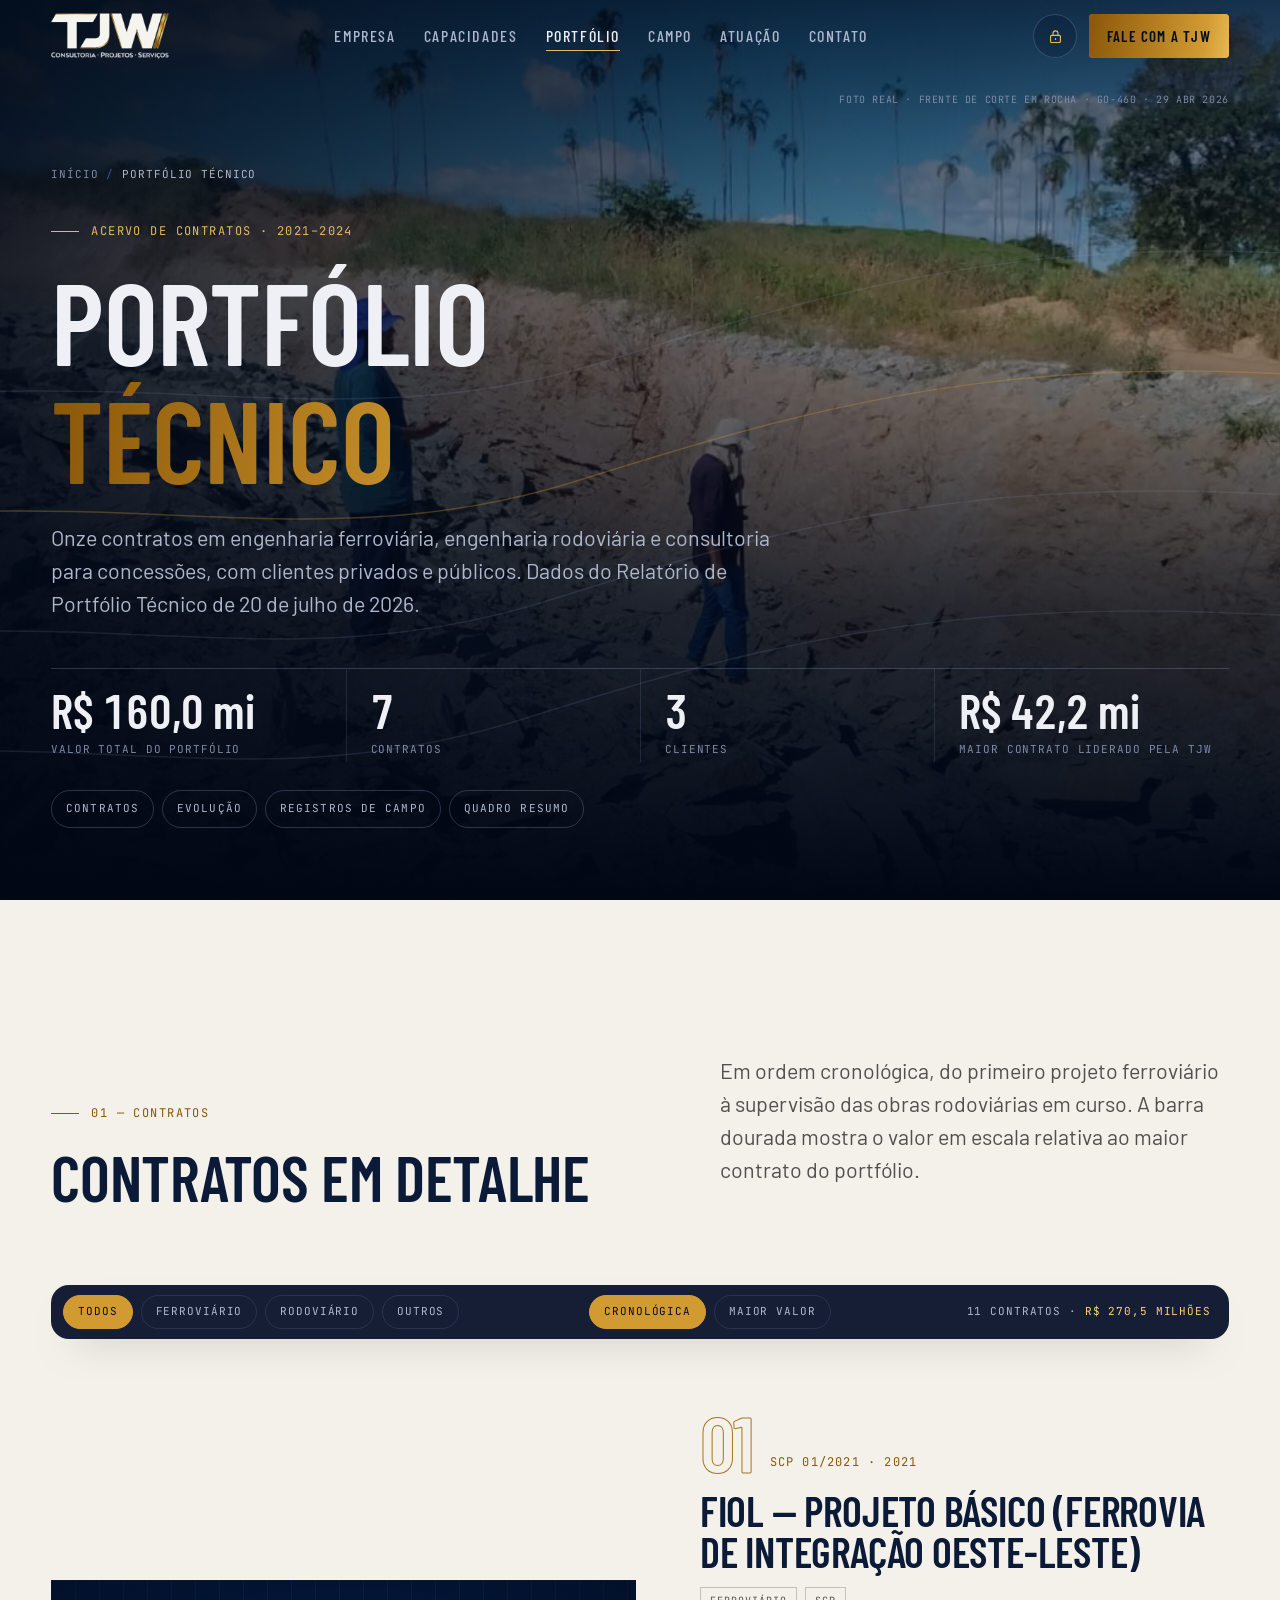
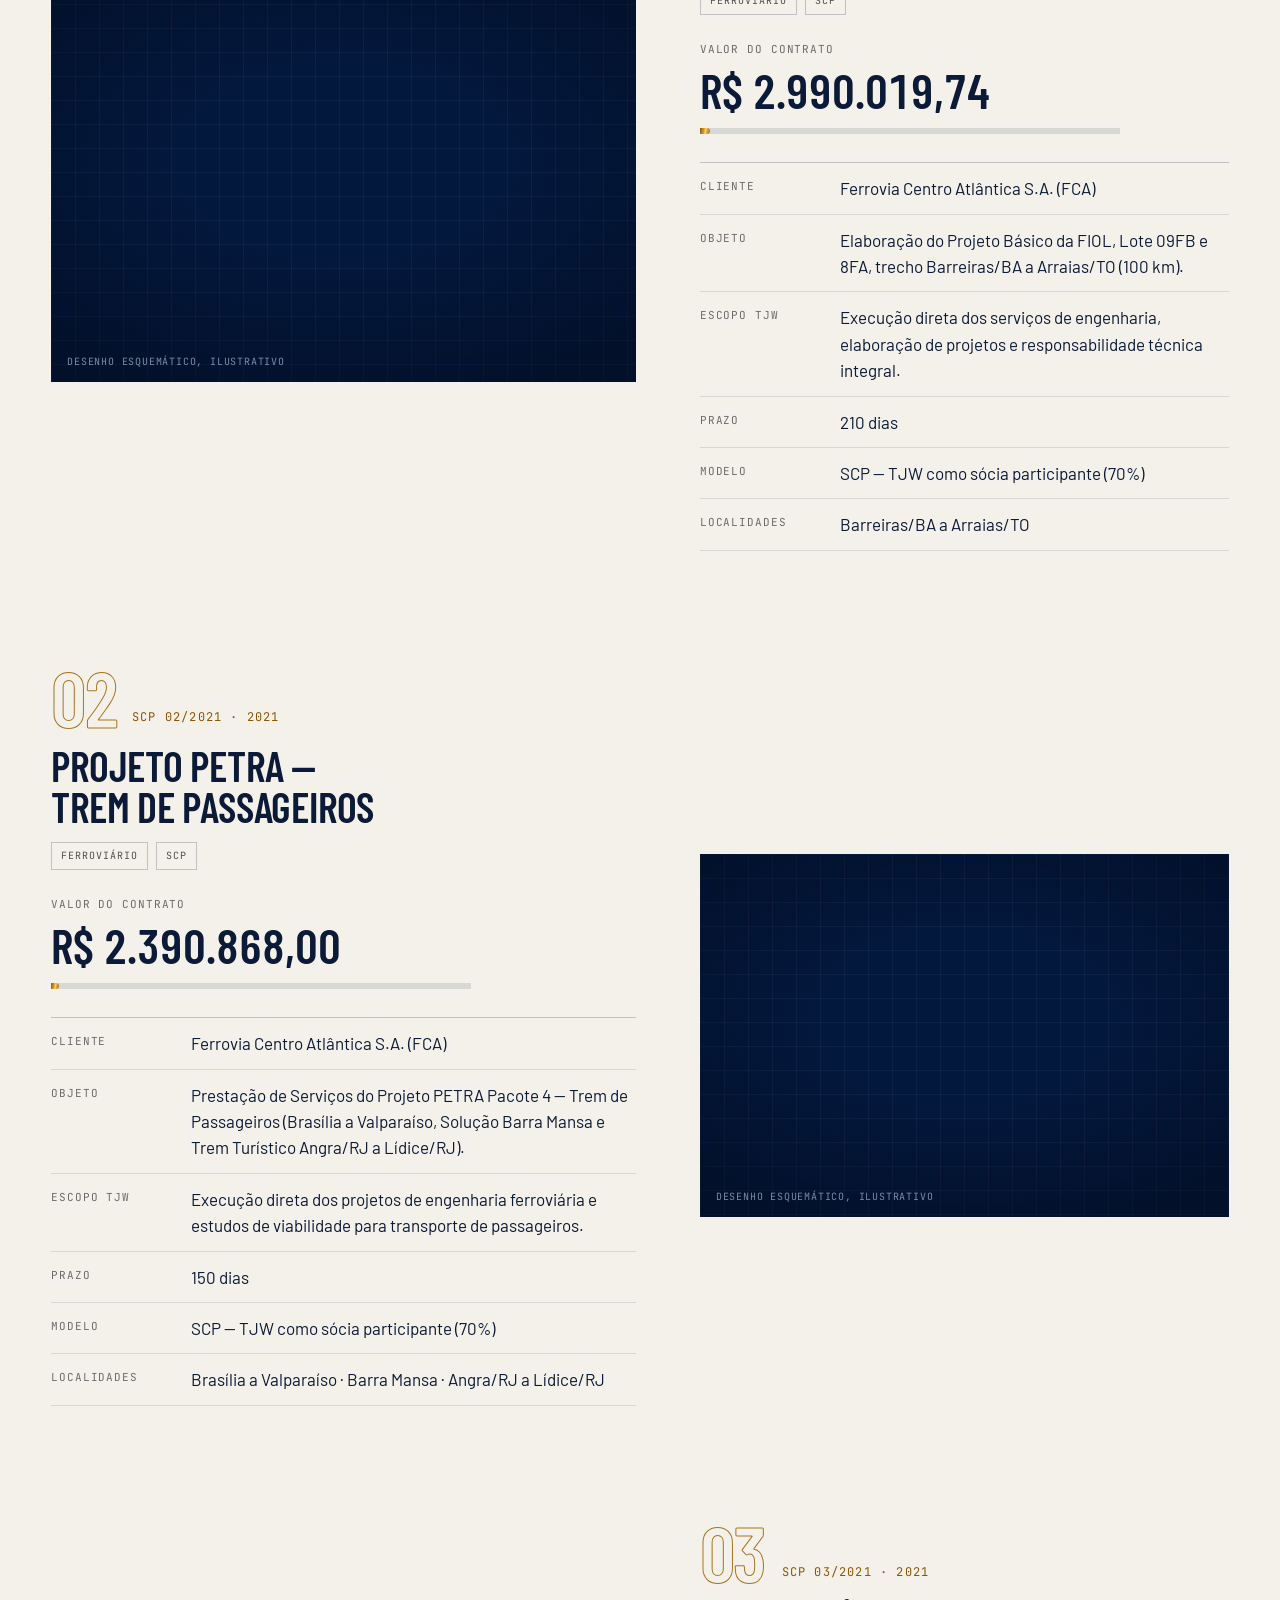
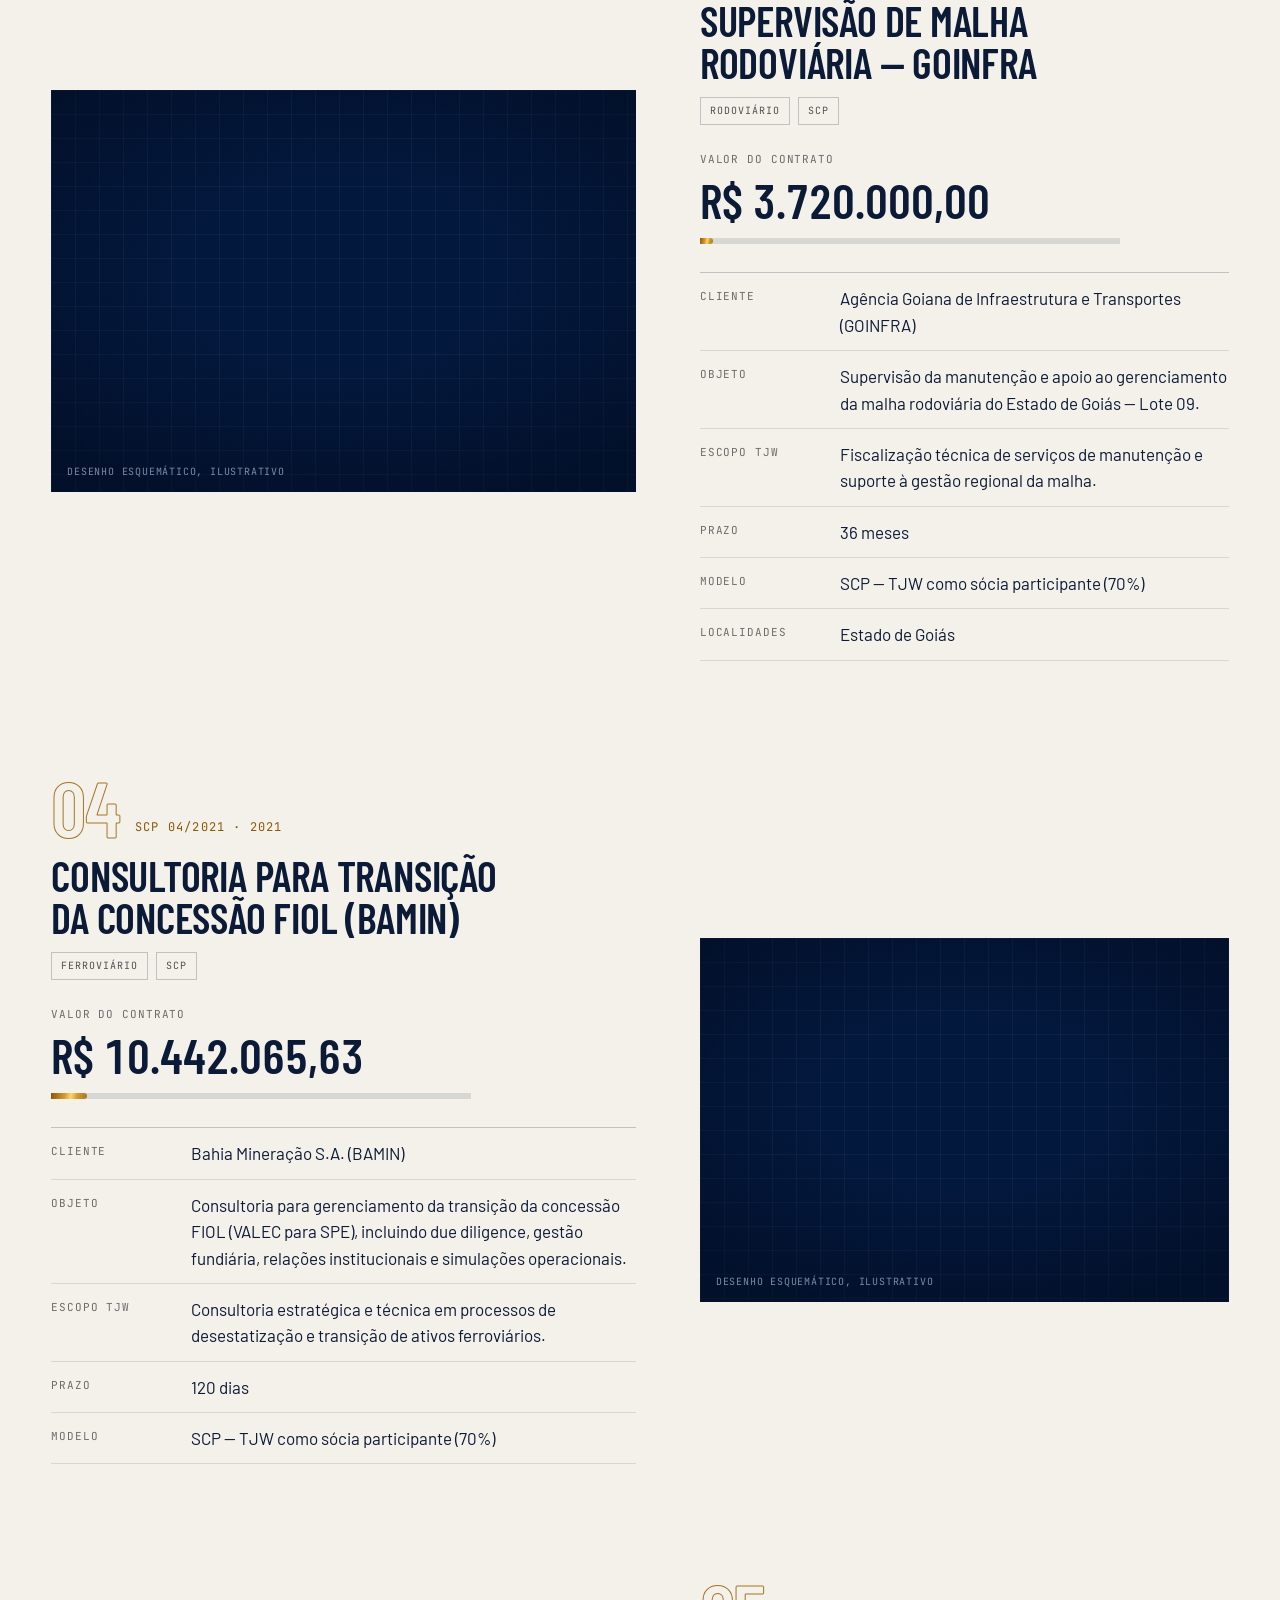
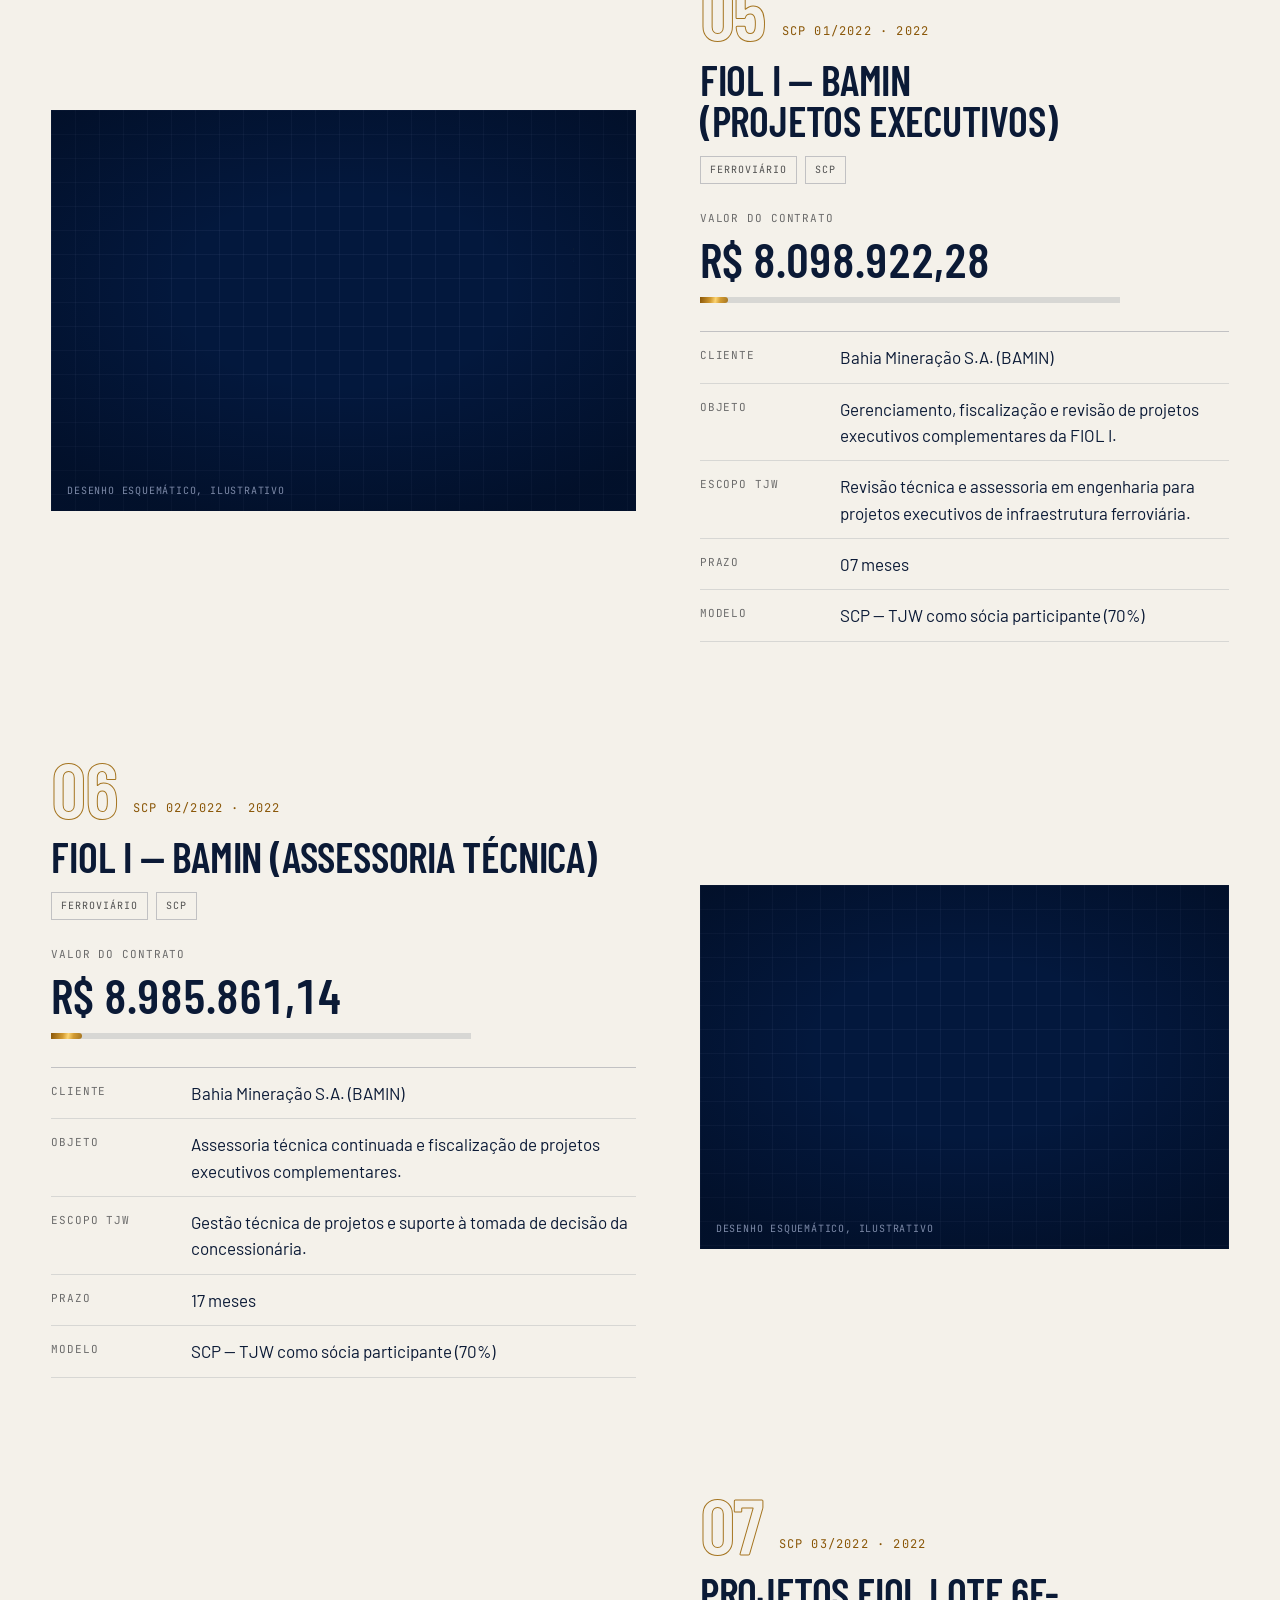
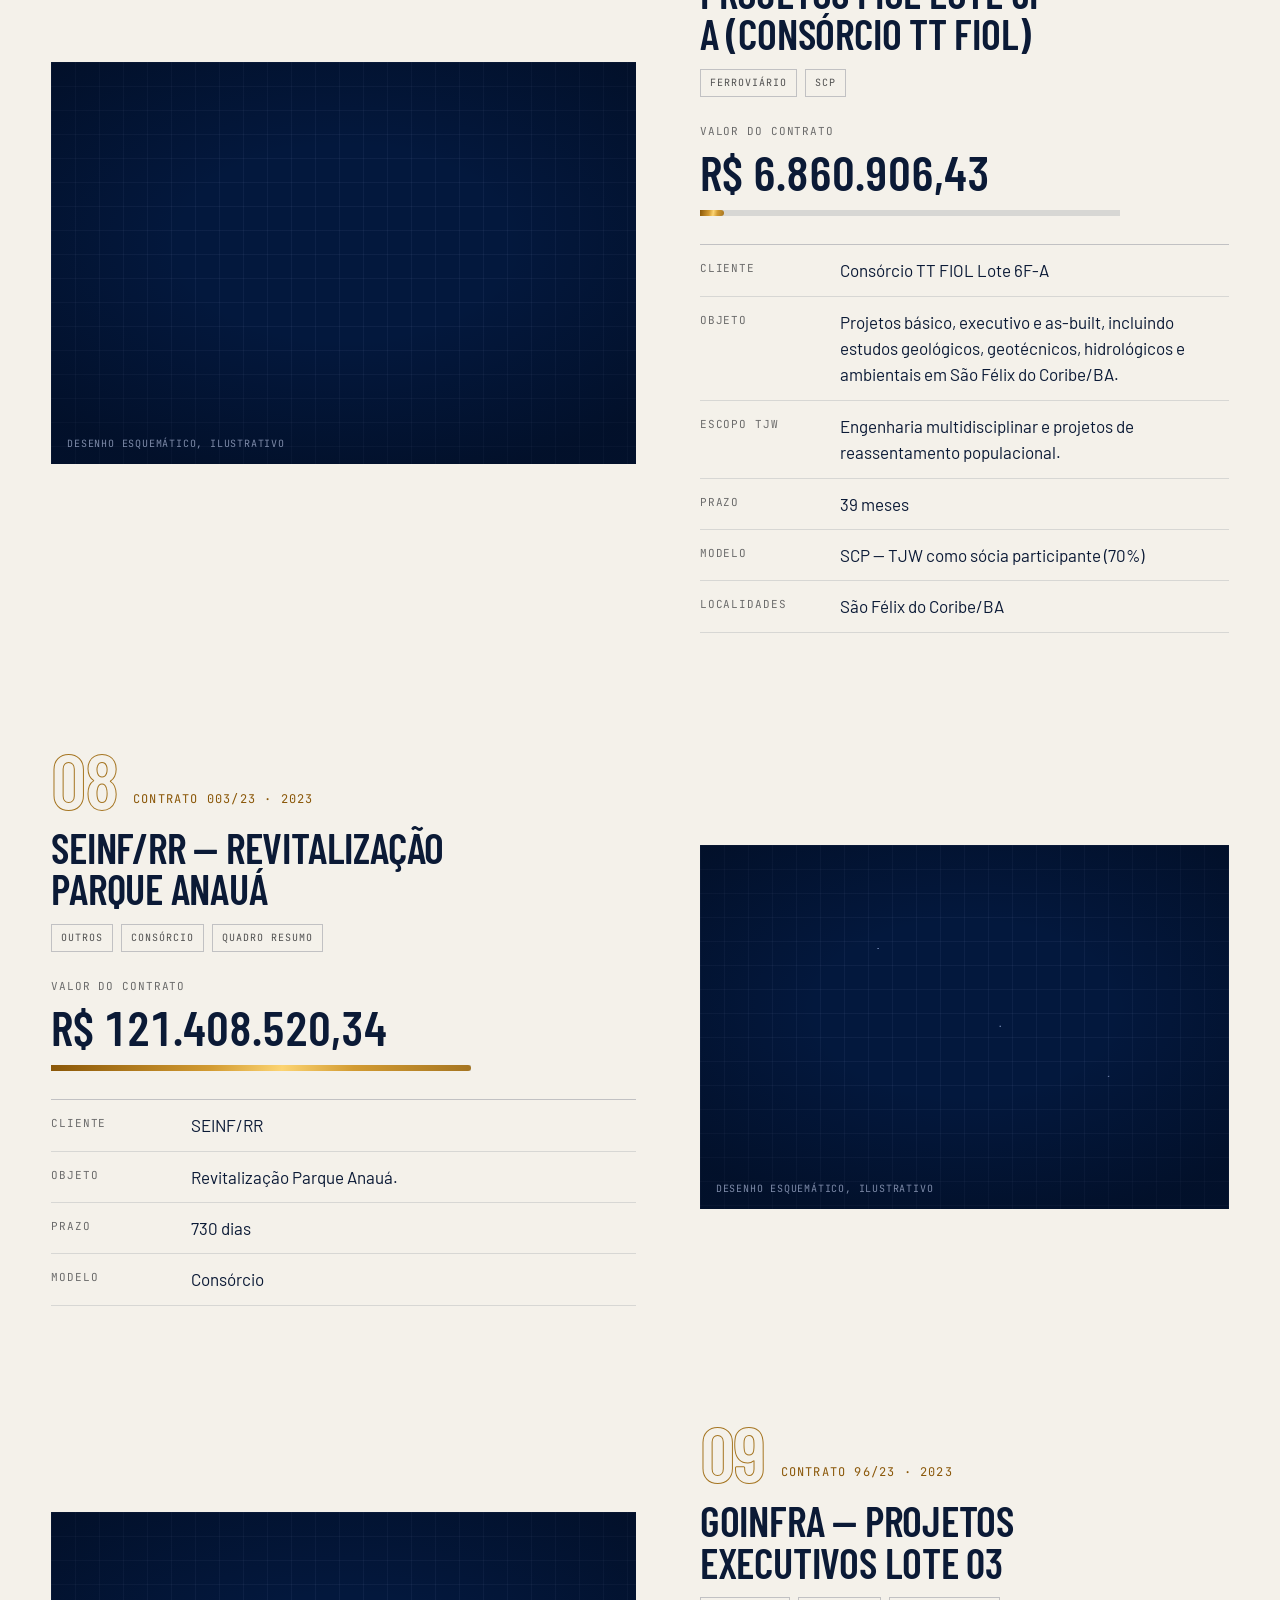
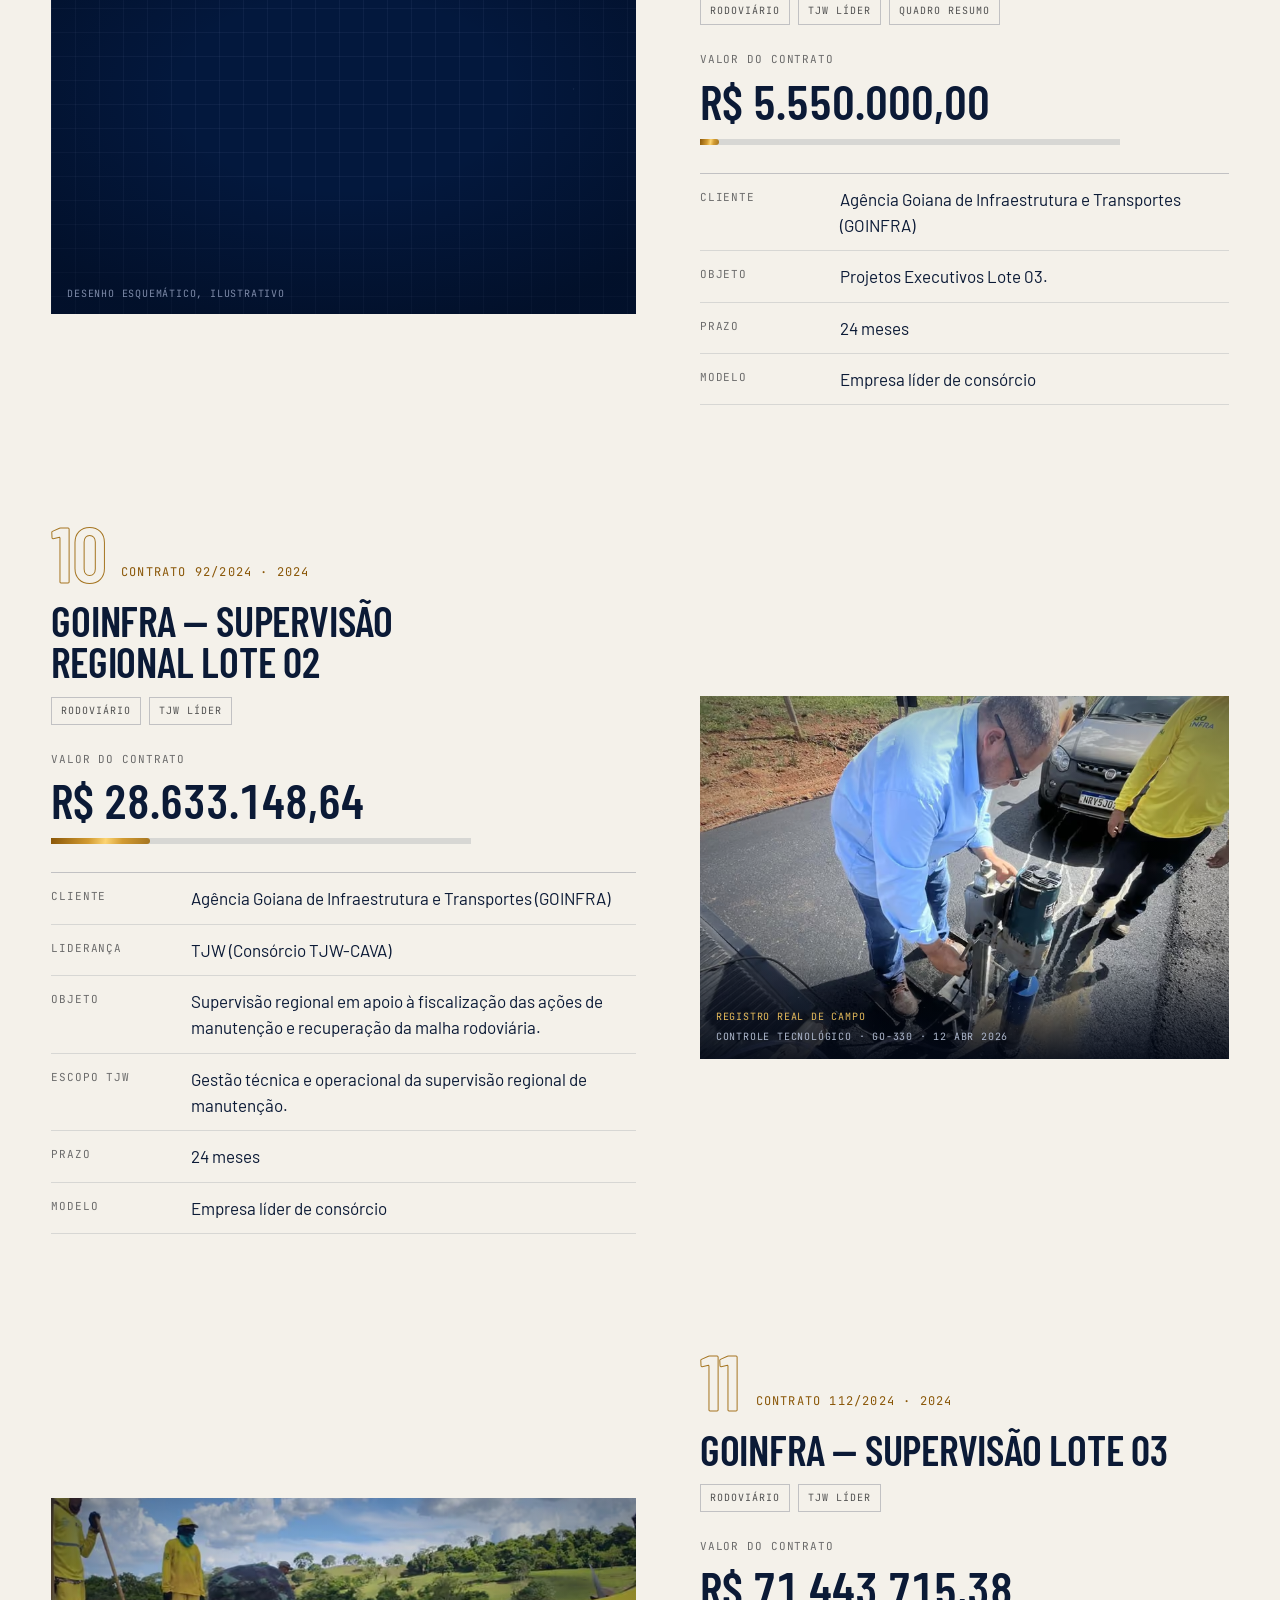
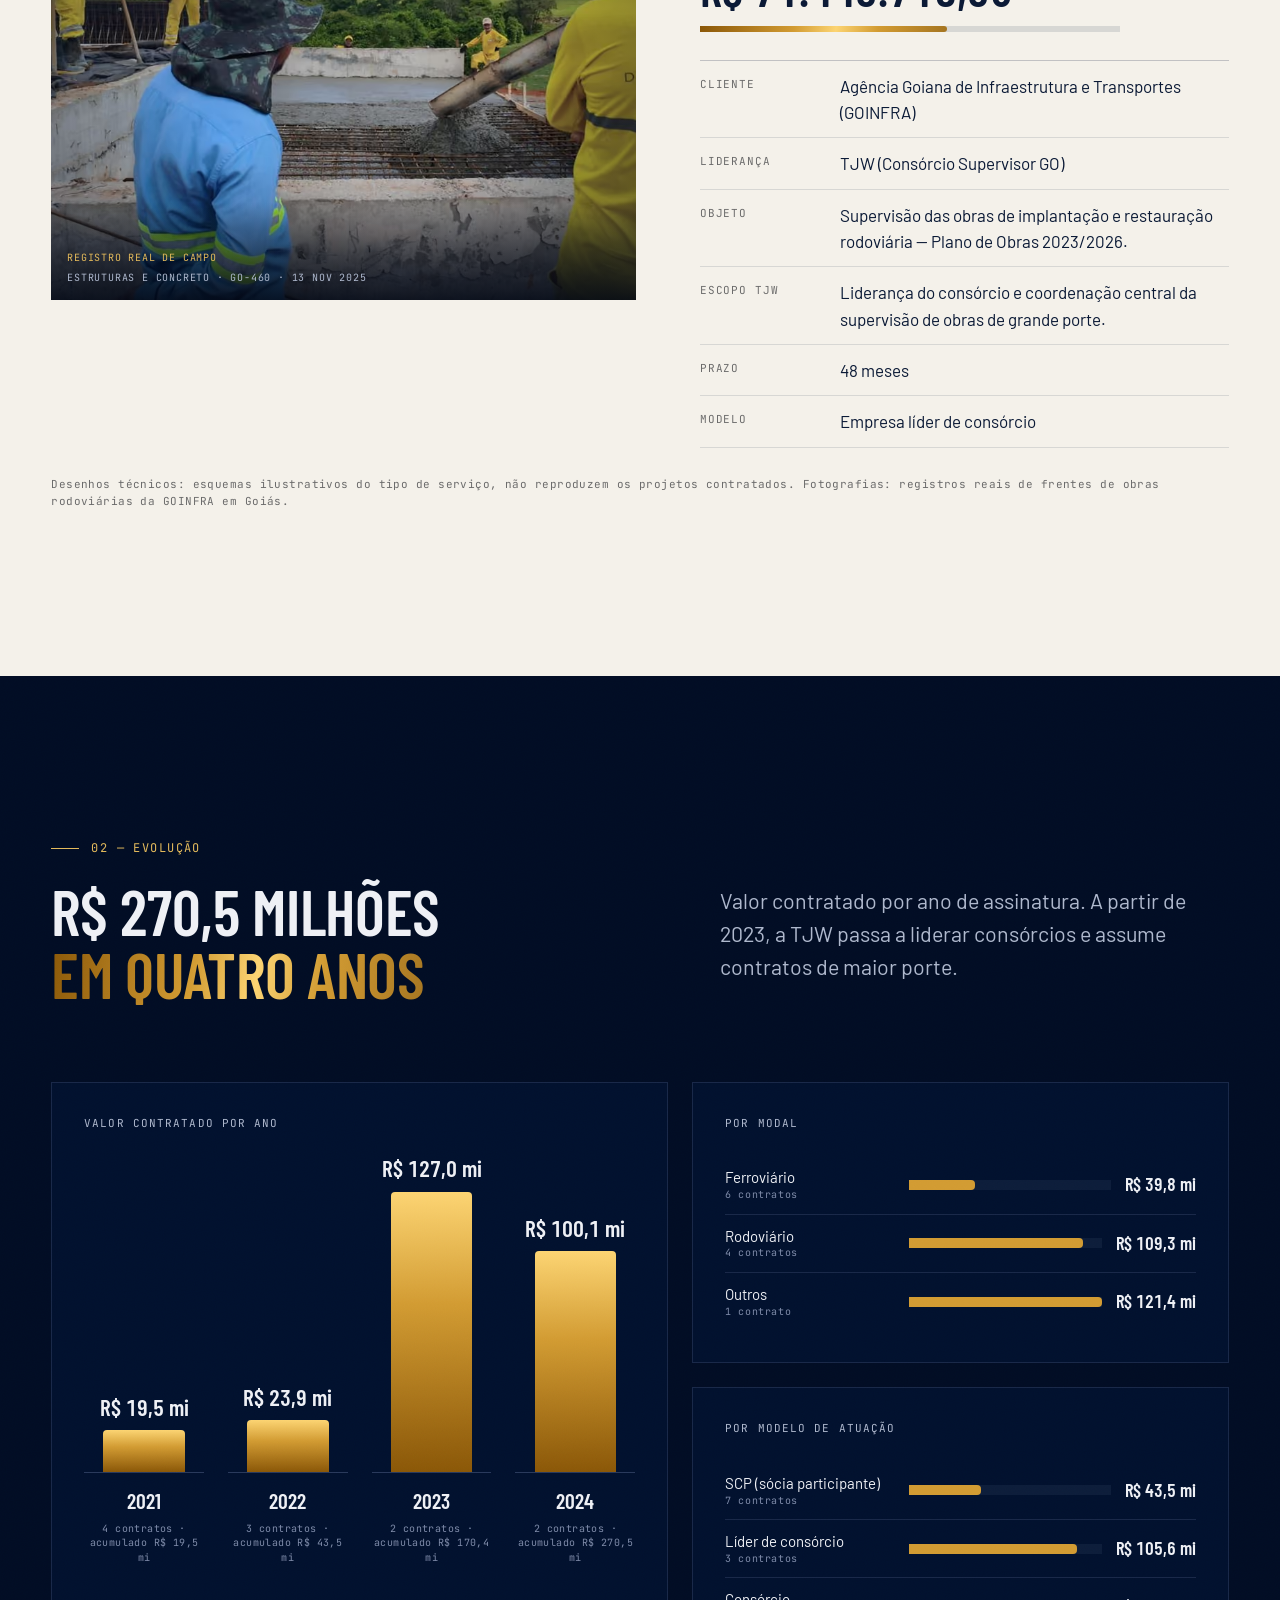
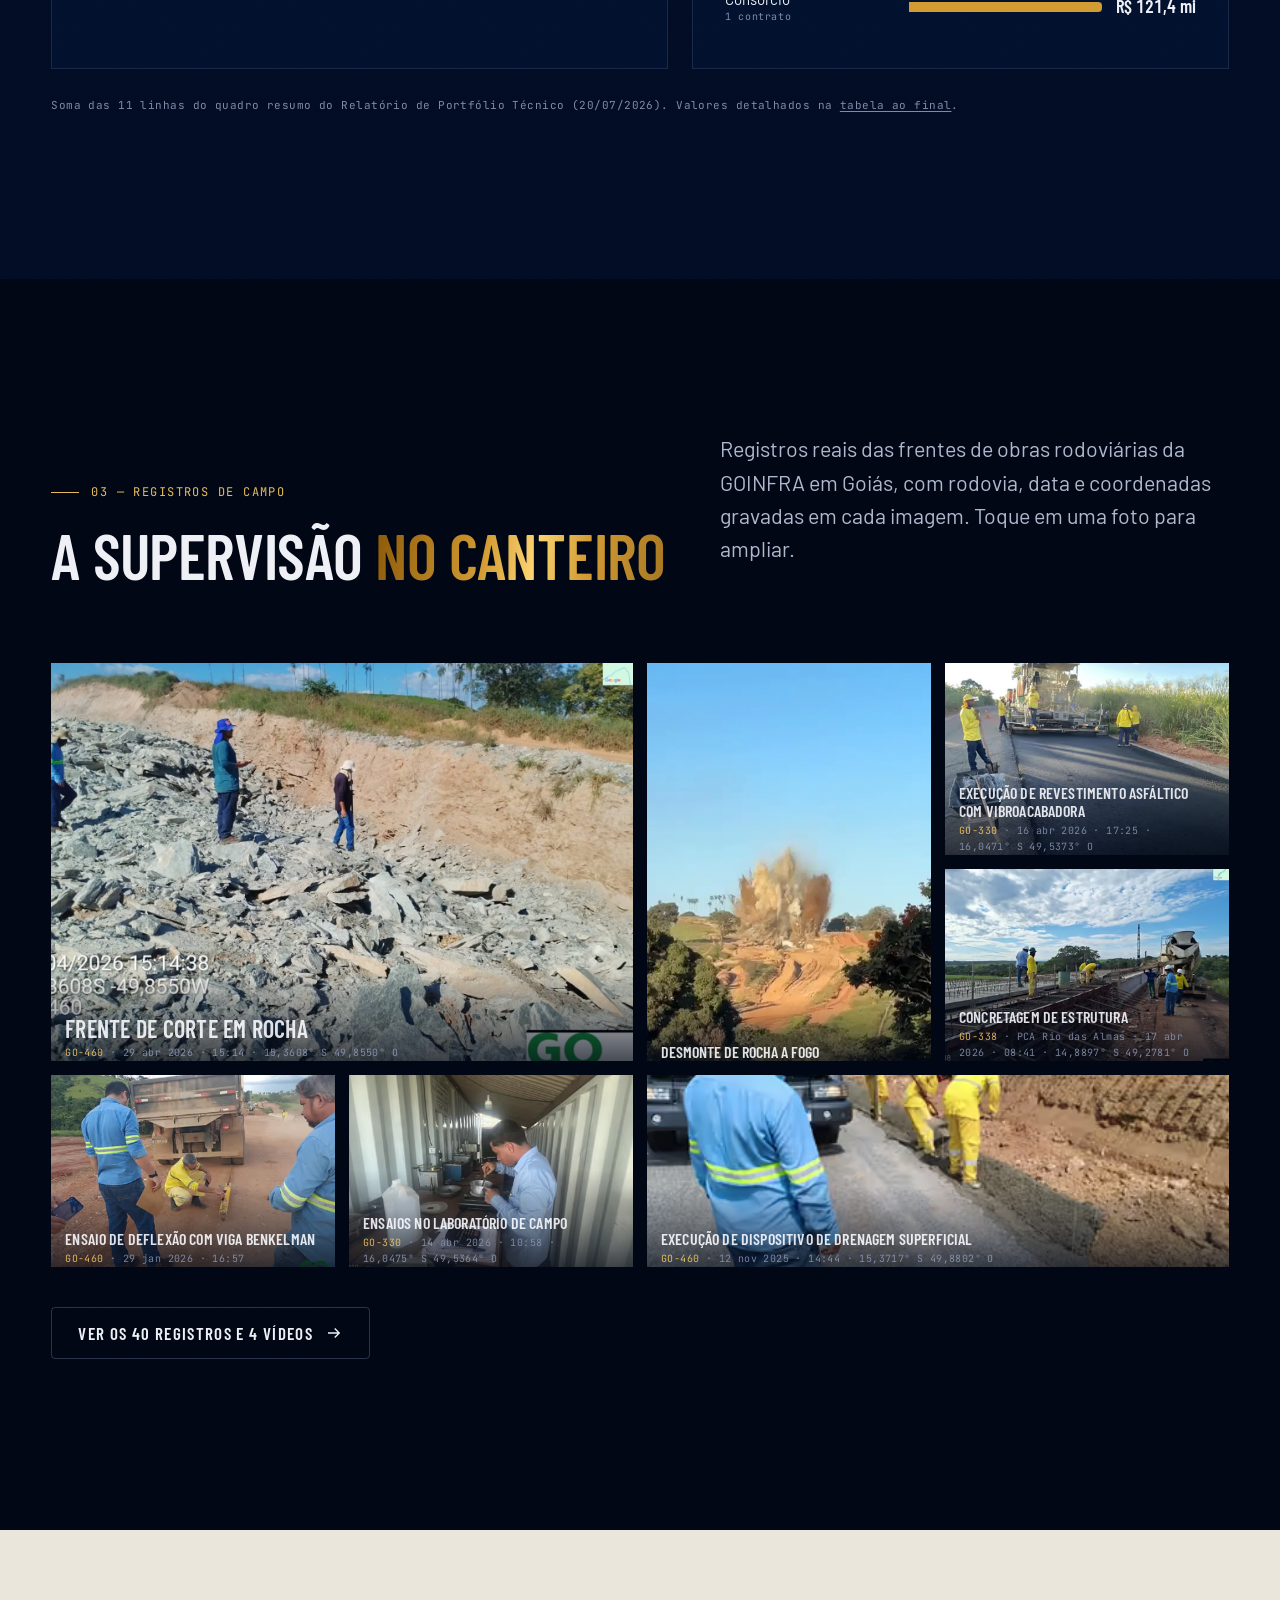
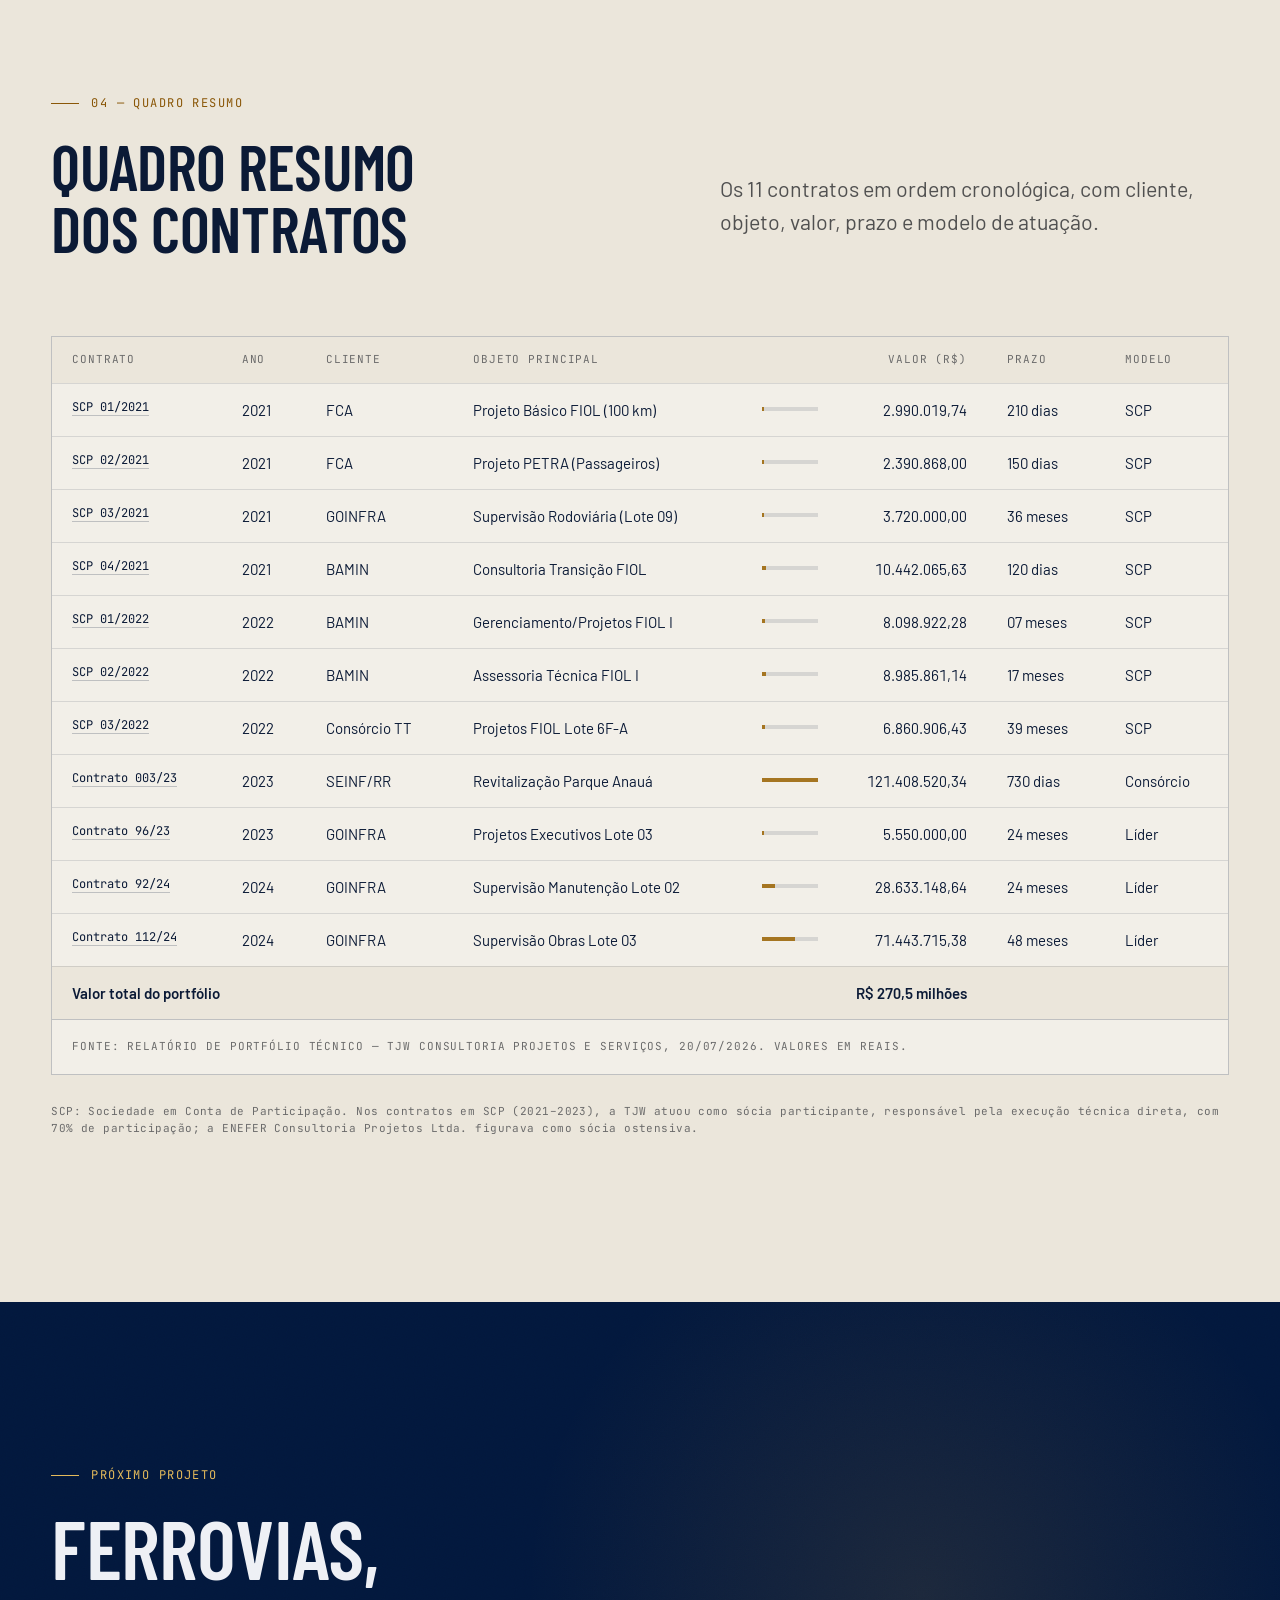
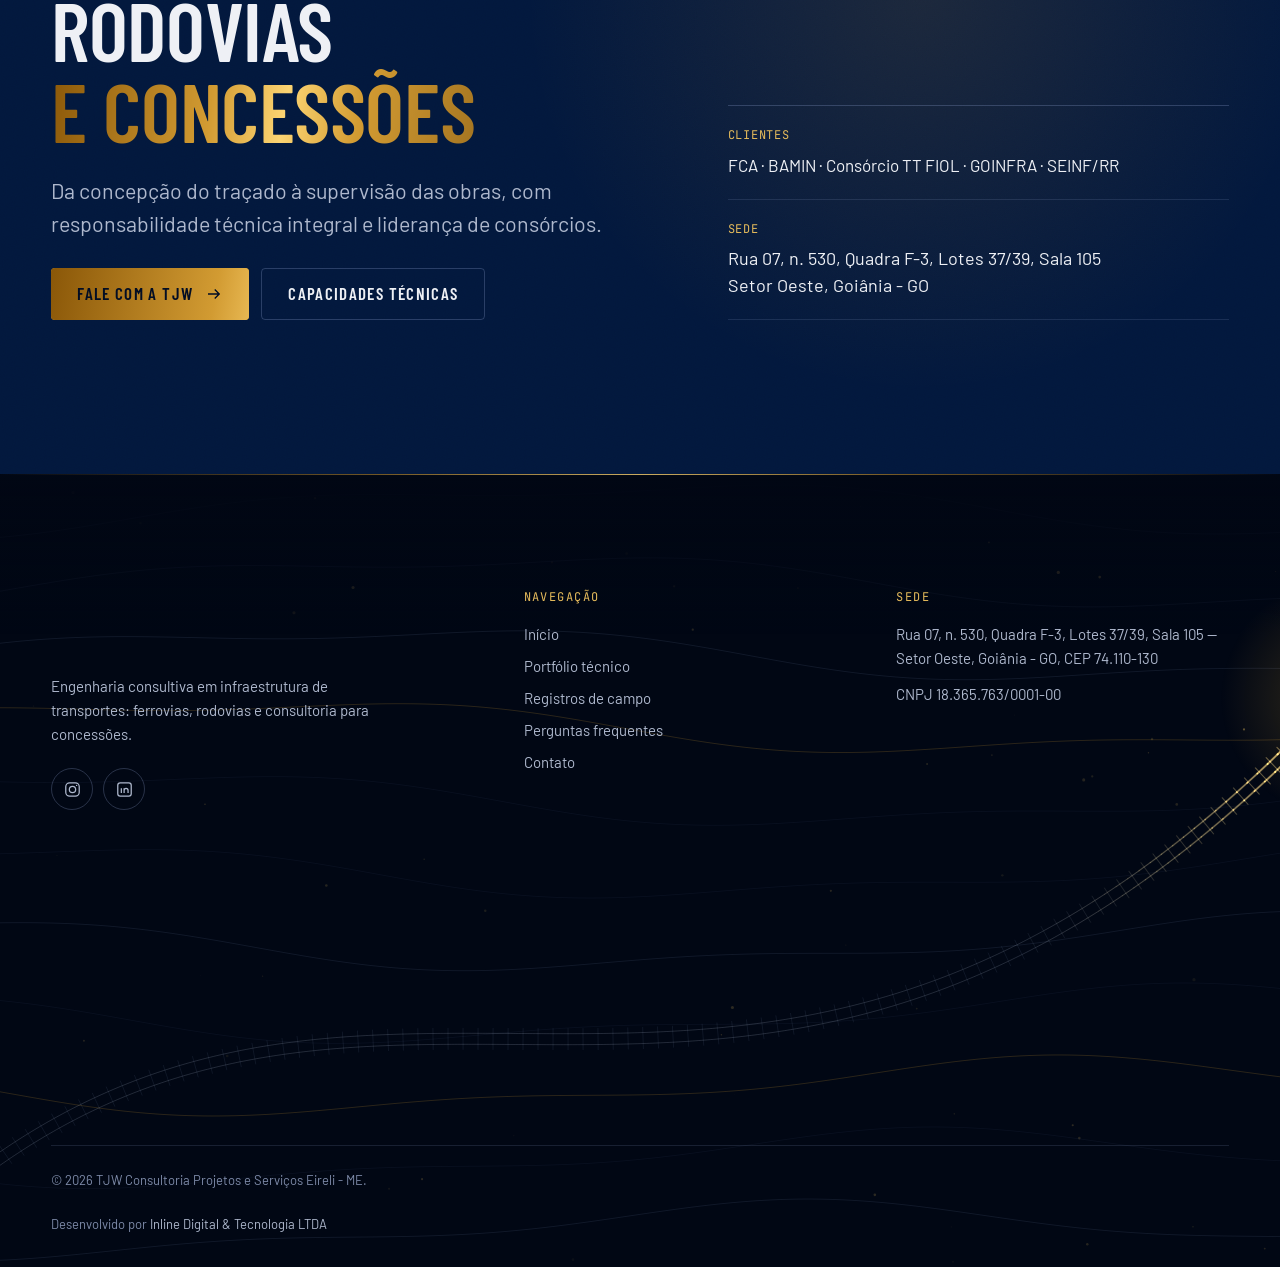
==== portfolio.html @ 49e78c42 "site" ====
<!doctype html>
<html lang="pt-BR">
<head>
  <meta charset="utf-8">
  <meta name="viewport" content="width=device-width, initial-scale=1, viewport-fit=cover">
  <title>Portfólio técnico: 11 contratos em ferrovias e rodovias | TJW Consultoria</title>
  <meta name="description" content="Onze contratos da TJW Consultoria entre 2021 e 2024: FIOL, Projeto PETRA, BAMIN, supervisão de obras da GOINFRA e Parque Anauá. R$ 270,5 milhões em portfólio, com registros reais de campo.">
  <link rel="canonical" href="https://www.tjwconsultoria.com.br/portfolio/">
  <meta name="robots" content="index, follow, max-image-preview:large">
  <meta name="theme-color" content="#03183d">
  <meta property="og:type" content="website">
  <meta property="og:locale" content="pt_BR">
  <meta property="og:site_name" content="TJW Consultoria">
  <meta property="og:title" content="Portfólio técnico | TJW Consultoria">
  <meta property="og:description" content="11 contratos em engenharia ferroviária, rodoviária e consultoria para concessões. R$ 270,5 milhões em portfólio.">
  <meta property="og:url" content="https://www.tjwconsultoria.com.br/portfolio/">
  <meta property="og:image" content="https://www.tjwconsultoria.com.br/assets/img/og/tjw-consultoria-og.jpg">
  <meta property="og:image:alt" content="TJW Consultoria · Projetos · Serviços">
  <meta property="og:image:alt" content="TJW Consultoria · Projetos · Serviços">
  <meta property="og:image:alt" content="TJW Consultoria · Projetos · Serviços">
  <meta property="og:image:width" content="1200">
  <meta property="og:image:height" content="630">
  <meta name="twitter:card" content="summary_large_image">
  <link rel="icon" href="favicon.ico" sizes="32x32">
  <link rel="icon" href="favicon-32.png" type="image/png" sizes="32x32">
  <link rel="apple-touch-icon" href="apple-touch-icon.png">
  <link rel="manifest" href="site.webmanifest">
  <link rel="preload" href="assets/fonts/barlow-condensed-600.woff2" as="font" type="font/woff2" crossorigin>
  <link rel="preload" href="assets/fonts/barlow-400.woff2" as="font" type="font/woff2" crossorigin>
  <link rel="preload" as="image" type="image/avif" href="assets/img/campo/go-460-corte-em-rocha-panorama-1408.avif" imagesrcset="assets/img/campo/go-460-corte-em-rocha-panorama-480.avif 480w, assets/img/campo/go-460-corte-em-rocha-panorama-960.avif 960w, assets/img/campo/go-460-corte-em-rocha-panorama-1408.avif 1408w" imagesizes="100vw" fetchpriority="high">
  <link rel="stylesheet" href="assets/css/main.css">
  <script>
    (function (d) { d.classList.add('js'); if (window.matchMedia && matchMedia('(prefers-reduced-motion: reduce)').matches) d.classList.add('no-motion'); setTimeout(function () { if (!window.__tjwReady) d.classList.add('fallback'); }, 3500); })(document.documentElement);
  </script>
  <script defer src="assets/vendor/gsap.min.js"></script>
  <script defer src="assets/vendor/ScrollTrigger.min.js"></script>
  <script defer src="assets/vendor/lenis.min.js"></script>
  <script defer src="assets/js/main.js"></script>
  <script defer src="assets/js/rodape.js"></script>
  <script defer src="assets/js/campo.js"></script>
  <script defer src="assets/js/portfolio.js"></script>
  <script type="application/ld+json">
{
  "@context": "https://schema.org",
  "@graph": [
    {
      "@type": "BreadcrumbList",
      "itemListElement": [
        {
          "@type": "ListItem",
          "position": 1,
          "name": "Início",
          "item": "https://www.tjwconsultoria.com.br/"
        },
        {
          "@type": "ListItem",
          "position": 2,
          "name": "Portfólio técnico",
          "item": "https://www.tjwconsultoria.com.br/portfolio/"
        }
      ]
    },
    {
      "@type": "CollectionPage",
      "@id": "https://www.tjwconsultoria.com.br/portfolio/#pagina",
      "url": "https://www.tjwconsultoria.com.br/portfolio/",
      "name": "Portfólio técnico — TJW Consultoria",
      "inLanguage": "pt-BR",
      "description": "Onze contratos da TJW Consultoria entre 2021 e 2024, somando R$ 270,5 milhões, em engenharia ferroviária, rodoviária e consultoria para concessões.",
      "isPartOf": {
        "@id": "https://www.tjwconsultoria.com.br/#site"
      },
      "about": {
        "@id": "https://www.tjwconsultoria.com.br/#organizacao"
      },
      "dateModified": "2026-09-27",
      "primaryImageOfPage": {
        "@type": "ImageObject",
        "url": "https://www.tjwconsultoria.com.br/assets/img/campo/go-460-corte-em-rocha-panorama-1408.webp",
        "width": 1408,
        "height": 768,
        "caption": "Frente de corte em rocha, rodovia GO-460, registro real de campo"
      },
      "mainEntity": {
        "@id": "https://www.tjwconsultoria.com.br/portfolio/#contratos"
      }
    },
    {
      "@type": "ItemList",
      "@id": "https://www.tjwconsultoria.com.br/portfolio/#contratos",
      "name": "Contratos do portfólio da TJW Consultoria",
      "itemListOrder": "https://schema.org/ItemListOrderAscending",
      "numberOfItems": 11,
      "itemListElement": [
        {
          "@type": "ListItem",
          "position": 1,
          "item": {
            "@type": "Service",
            "@id": "https://www.tjwconsultoria.com.br/portfolio/#scp-01-2021",
            "name": "SCP 01/2021 — FIOL — Projeto Básico (Ferrovia de Integração Oeste-Leste)",
            "url": "https://www.tjwconsultoria.com.br/portfolio/#scp-01-2021",
            "serviceType": "Engenharia ferroviário",
            "provider": {
              "@id": "https://www.tjwconsultoria.com.br/#organizacao"
            },
            "description": "Elaboração do Projeto Básico da FIOL, Lote 09FB e 8FA, trecho Barreiras/BA a Arraias/TO (100 km). Valor do contrato: R$ 2.990.019,74. Prazo: 210 dias. Ano: 2021.",
            "areaServed": "Barreiras/BA a Arraias/TO"
          }
        },
        {
          "@type": "ListItem",
          "position": 2,
          "item": {
            "@type": "Service",
            "@id": "https://www.tjwconsultoria.com.br/portfolio/#scp-02-2021",
            "name": "SCP 02/2021 — Projeto PETRA — Trem de Passageiros",
            "url": "https://www.tjwconsultoria.com.br/portfolio/#scp-02-2021",
            "serviceType": "Engenharia ferroviário",
            "provider": {
              "@id": "https://www.tjwconsultoria.com.br/#organizacao"
            },
            "description": "Prestação de Serviços do Projeto PETRA Pacote 4 — Trem de Passageiros (Brasília a Valparaíso, Solução Barra Mansa e Trem Turístico Angra/RJ a Lídice/RJ). Valor do contrato: R$ 2.390.868,00. Prazo: 150 dias. Ano: 2021.",
            "areaServed": "Brasília a Valparaíso · Barra Mansa · Angra/RJ a Lídice/RJ"
          }
        },
        {
          "@type": "ListItem",
          "position": 3,
          "item": {
            "@type": "Service",
            "@id": "https://www.tjwconsultoria.com.br/portfolio/#scp-03-2021",
            "name": "SCP 03/2021 — Supervisão de Malha Rodoviária — GOINFRA",
            "url": "https://www.tjwconsultoria.com.br/portfolio/#scp-03-2021",
            "serviceType": "Engenharia rodoviário",
            "provider": {
              "@id": "https://www.tjwconsultoria.com.br/#organizacao"
            },
            "description": "Supervisão da manutenção e apoio ao gerenciamento da malha rodoviária do Estado de Goiás — Lote 09. Valor do contrato: R$ 3.720.000,00. Prazo: 36 meses. Ano: 2021.",
            "areaServed": "Estado de Goiás"
          }
        },
        {
          "@type": "ListItem",
          "position": 4,
          "item": {
            "@type": "Service",
            "@id": "https://www.tjwconsultoria.com.br/portfolio/#scp-04-2021",
            "name": "SCP 04/2021 — Consultoria para Transição da Concessão FIOL (BAMIN)",
            "url": "https://www.tjwconsultoria.com.br/portfolio/#scp-04-2021",
            "serviceType": "Engenharia ferroviário",
            "provider": {
              "@id": "https://www.tjwconsultoria.com.br/#organizacao"
            },
            "description": "Consultoria para gerenciamento da transição da concessão FIOL (VALEC para SPE), incluindo due diligence, gestão fundiária, relações institucionais e simulações operacionais. Valor do contrato: R$ 10.442.065,63. Prazo: 120 dias. Ano: 2021.",
            "areaServed": "Brasil"
          }
        },
        {
          "@type": "ListItem",
          "position": 5,
          "item": {
            "@type": "Service",
            "@id": "https://www.tjwconsultoria.com.br/portfolio/#scp-01-2022",
            "name": "SCP 01/2022 — FIOL I — BAMIN (Projetos Executivos)",
            "url": "https://www.tjwconsultoria.com.br/portfolio/#scp-01-2022",
            "serviceType": "Engenharia ferroviário",
            "provider": {
              "@id": "https://www.tjwconsultoria.com.br/#organizacao"
            },
            "description": "Gerenciamento, fiscalização e revisão de projetos executivos complementares da FIOL I. Valor do contrato: R$ 8.098.922,28. Prazo: 07 meses. Ano: 2022.",
            "areaServed": "Brasil"
          }
        },
        {
          "@type": "ListItem",
          "position": 6,
          "item": {
            "@type": "Service",
            "@id": "https://www.tjwconsultoria.com.br/portfolio/#scp-02-2022",
            "name": "SCP 02/2022 — FIOL I — BAMIN (Assessoria Técnica)",
            "url": "https://www.tjwconsultoria.com.br/portfolio/#scp-02-2022",
            "serviceType": "Engenharia ferroviário",
            "provider": {
              "@id": "https://www.tjwconsultoria.com.br/#organizacao"
            },
            "description": "Assessoria técnica continuada e fiscalização de projetos executivos complementares. Valor do contrato: R$ 8.985.861,14. Prazo: 17 meses. Ano: 2022.",
            "areaServed": "Brasil"
          }
        },
        {
          "@type": "ListItem",
          "position": 7,
          "item": {
            "@type": "Service",
            "@id": "https://www.tjwconsultoria.com.br/portfolio/#scp-03-2022",
            "name": "SCP 03/2022 — Projetos FIOL Lote 6F-A (Consórcio TT FIOL)",
            "url": "https://www.tjwconsultoria.com.br/portfolio/#scp-03-2022",
            "serviceType": "Engenharia ferroviário",
            "provider": {
              "@id": "https://www.tjwconsultoria.com.br/#organizacao"
            },
            "description": "Projetos básico, executivo e as-built, incluindo estudos geológicos, geotécnicos, hidrológicos e ambientais em São Félix do Coribe/BA. Valor do contrato: R$ 6.860.906,43. Prazo: 39 meses. Ano: 2022.",
            "areaServed": "São Félix do Coribe/BA"
          }
        },
        {
          "@type": "ListItem",
          "position": 8,
          "item": {
            "@type": "Service",
            "@id": "https://www.tjwconsultoria.com.br/portfolio/#contrato-003-2023",
            "name": "Contrato 003/23 — SEINF/RR — Revitalização Parque Anauá",
            "url": "https://www.tjwconsultoria.com.br/portfolio/#contrato-003-2023",
            "serviceType": "Engenharia consultiva",
            "provider": {
              "@id": "https://www.tjwconsultoria.com.br/#organizacao"
            },
            "description": "Revitalização Parque Anauá. Valor do contrato: R$ 121.408.520,34. Prazo: 730 dias. Ano: 2023.",
            "areaServed": "Roraima"
          }
        },
        {
          "@type": "ListItem",
          "position": 9,
          "item": {
            "@type": "Service",
            "@id": "https://www.tjwconsultoria.com.br/portfolio/#contrato-96-2023",
            "name": "Contrato 96/23 — GOINFRA — Projetos Executivos Lote 03",
            "url": "https://www.tjwconsultoria.com.br/portfolio/#contrato-96-2023",
            "serviceType": "Engenharia rodoviário",
            "provider": {
              "@id": "https://www.tjwconsultoria.com.br/#organizacao"
            },
            "description": "Projetos Executivos Lote 03. Valor do contrato: R$ 5.550.000,00. Prazo: 24 meses. Ano: 2023.",
            "areaServed": "Goiás"
          }
        },
        {
          "@type": "ListItem",
          "position": 10,
          "item": {
            "@type": "Service",
            "@id": "https://www.tjwconsultoria.com.br/portfolio/#contrato-92-2024",
            "name": "Contrato 92/2024 — GOINFRA — Supervisão Regional Lote 02",
            "url": "https://www.tjwconsultoria.com.br/portfolio/#contrato-92-2024",
            "serviceType": "Engenharia rodoviário",
            "provider": {
              "@id": "https://www.tjwconsultoria.com.br/#organizacao"
            },
            "description": "Supervisão regional em apoio à fiscalização das ações de manutenção e recuperação da malha rodoviária. Valor do contrato: R$ 28.633.148,64. Prazo: 24 meses. Ano: 2024.",
            "areaServed": "Goiás"
          }
        },
        {
          "@type": "ListItem",
          "position": 11,
          "item": {
            "@type": "Service",
            "@id": "https://www.tjwconsultoria.com.br/portfolio/#contrato-112-2024",
            "name": "Contrato 112/2024 — GOINFRA — Supervisão Lote 03",
            "url": "https://www.tjwconsultoria.com.br/portfolio/#contrato-112-2024",
            "serviceType": "Engenharia rodoviário",
            "provider": {
              "@id": "https://www.tjwconsultoria.com.br/#organizacao"
            },
            "description": "Supervisão das obras de implantação e restauração rodoviária — Plano de Obras 2023/2026. Valor do contrato: R$ 71.443.715,38. Prazo: 48 meses. Ano: 2024.",
            "areaServed": "Goiás"
          }
        }
      ]
    },
    {
      "@type": "ImageGallery",
      "@id": "https://www.tjwconsultoria.com.br/portfolio/#registros",
      "name": "Registros reais de campo — obras rodoviárias da GOINFRA",
      "url": "https://www.tjwconsultoria.com.br/portfolio/#registros",
      "associatedMedia": [
        {
          "@type": "ImageObject",
          "contentUrl": "https://www.tjwconsultoria.com.br/assets/img/registros/go-460-corte-em-rocha-panorama-1600.webp",
          "width": 1600,
          "height": 1200,
          "caption": "Frente de corte em rocha, rodovia GO-460, registro de 29 de abril de 2026",
          "contentLocation": {
            "@type": "Place",
            "name": "Rodovia GO-460",
            "geo": {
              "@type": "GeoCoordinates",
              "latitude": -15.3608,
              "longitude": -49.855
            }
          }
        },
        {
          "@type": "ImageObject",
          "contentUrl": "https://www.tjwconsultoria.com.br/assets/img/registros/go-330-vibroacabadora-revestimento-asfaltico-1280.webp",
          "width": 1280,
          "height": 960,
          "caption": "Execução de revestimento asfáltico com vibroacabadora, rodovia GO-330, registro de 16 de abril de 2026",
          "contentLocation": {
            "@type": "Place",
            "name": "Rodovia GO-330",
            "geo": {
              "@type": "GeoCoordinates",
              "latitude": -16.0471,
              "longitude": -49.5373
            }
          }
        },
        {
          "@type": "ImageObject",
          "contentUrl": "https://www.tjwconsultoria.com.br/assets/img/registros/go-338-pca-rio-das-almas-concretagem-1280.webp",
          "width": 1280,
          "height": 960,
          "caption": "Concretagem de estrutura na PCA Rio das Almas, rodovia GO-338, registro de 17 de abril de 2026",
          "contentLocation": {
            "@type": "Place",
            "name": "Rodovia GO-338",
            "geo": {
              "@type": "GeoCoordinates",
              "latitude": -14.8897,
              "longitude": -49.2781
            }
          }
        },
        {
          "@type": "ImageObject",
          "contentUrl": "https://www.tjwconsultoria.com.br/assets/img/registros/go-460-ensaio-deflexao-viga-benkelman-1280.webp",
          "width": 1280,
          "height": 960,
          "caption": "Ensaio de deflexão com viga Benkelman, rodovia GO-460, registro de 29 de janeiro de 2026"
        },
        {
          "@type": "ImageObject",
          "contentUrl": "https://www.tjwconsultoria.com.br/assets/img/registros/go-330-laboratorio-de-campo-ensaios-1280.webp",
          "width": 1280,
          "height": 960,
          "caption": "Ensaios no laboratório de campo, rodovia GO-330, registro de 14 de abril de 2026",
          "contentLocation": {
            "@type": "Place",
            "name": "Rodovia GO-330",
            "geo": {
              "@type": "GeoCoordinates",
              "latitude": -16.0475,
              "longitude": -49.5364
            }
          }
        },
        {
          "@type": "ImageObject",
          "contentUrl": "https://www.tjwconsultoria.com.br/assets/img/registros/go-460-drenagem-superficial-1280.webp",
          "width": 1280,
          "height": 960,
          "caption": "Execução de dispositivo de drenagem superficial, rodovia GO-460, registro de 12 de novembro de 2025",
          "contentLocation": {
            "@type": "Place",
            "name": "Rodovia GO-460",
            "geo": {
              "@type": "GeoCoordinates",
              "latitude": -15.3717,
              "longitude": -49.8802
            }
          }
        },
        {
          "@type": "VideoObject",
          "name": "Desmonte de rocha a fogo em frente de obra rodoviária",
          "description": "Vídeo real de campo: desmonte de rocha a fogo em corte rodoviário.",
          "contentUrl": "https://www.tjwconsultoria.com.br/assets/video/desmonte-a.mp4",
          "thumbnailUrl": "https://www.tjwconsultoria.com.br/assets/video/desmonte-a-poster.webp",
          "uploadDate": "2026-09-27"
        }
      ]
    }
  ]
}
  </script>
</head>
<body>
  <a class="skip-link" href="#conteudo">Pular para o conteúdo</a>

  <header class="site-header" data-transparente>
    <div class="wrap">
      <a class="brand" href="https://www.tjwconsultoria.com.br/" aria-label="TJW Consultoria — página inicial">
        <img src="assets/img/marca/tjw-consultoria-logo-negativo.png" width="334" height="132" alt="TJW Consultoria · Projetos · Serviços">
      </a>
      <nav class="nav-main" aria-label="Principal">
        <ul>
          <li><a href="https://www.tjwconsultoria.com.br/#empresa">Empresa</a></li>
          <li><a href="https://www.tjwconsultoria.com.br/#capacidades">Capacidades</a></li>
          <li><a href="https://www.tjwconsultoria.com.br/portfolio/" aria-current="page">Portfólio</a></li>
          <li><a href="https://www.tjwconsultoria.com.br/campo/">Campo</a></li>
          <li><a href="https://www.tjwconsultoria.com.br/#atuacao">Atuação</a></li>
          <li><a href="https://www.tjwconsultoria.com.br/#contato">Contato</a></li>
        </ul>
      </nav>
      <a class="acesso" href="https://tjw.inlinedigital.com.br/login" target="_blank" rel="noopener nofollow" title="Sistema corporativo TJW (abre em nova aba)"><svg viewBox="0 0 24 24" fill="none" stroke="currentColor" stroke-width="1.6" aria-hidden="true"><rect x="5" y="10.5" width="14" height="10" rx="1.5"/><path d="M8.5 10.5V7.5a3.5 3.5 0 0 1 7 0v3"/><path d="M12 14.5v2.5"/></svg><span class="acesso__txt">Acesso corporativo</span><span class="visually-hidden"> (abre em nova aba)</span></a>
      <a class="btn btn--gold header-cta" href="https://www.tjwconsultoria.com.br/#contato">Fale com a TJW</a>
      <button class="menu-toggle" type="button" aria-expanded="false" aria-controls="menu-movel"><span class="lbl">Menu</span><span class="bars" aria-hidden="true"></span></button>
    </div>
  </header>

  <nav class="nav-mobile" id="menu-movel" aria-label="Menu" inert>
    <ol>
      <li><a href="https://www.tjwconsultoria.com.br/#empresa">Empresa</a></li>
      <li><a href="https://www.tjwconsultoria.com.br/#capacidades">Capacidades</a></li>
      <li><a href="https://www.tjwconsultoria.com.br/portfolio/" aria-current="page">Portfólio</a></li>
      <li><a href="https://www.tjwconsultoria.com.br/campo/">Campo</a></li>
      <li><a href="https://www.tjwconsultoria.com.br/#atuacao">Onde atuamos</a></li>
      <li><a href="https://www.tjwconsultoria.com.br/#contato">Contato</a></li>
    </ol>
    <div class="nav-mobile__foot">
      <p>Rua 07, n. 530, Qd. F-3, Lts. 37/39, Sala 105<br>Setor Oeste, Goiânia - GO</p>
      <!-- REDES SOCIAIS: ao receber os endereços, acrescente em cada <a> href="https://..." target="_blank" rel="noopener" e remova "(em breve)" -->
      <ul class="redes" aria-label="Redes sociais">
        <li><a class="redes__link" aria-label="Instagram da TJW Consultoria (em breve)" title="Instagram · em breve"><svg viewBox="0 0 24 24" fill="none" stroke="currentColor" stroke-width="1.6" aria-hidden="true"><rect x="3.5" y="3.5" width="17" height="17" rx="5"/><circle cx="12" cy="12" r="4"/><circle cx="17.2" cy="6.8" r=".9" fill="currentColor" stroke="none"/></svg></a></li>
        <li><a class="redes__link" aria-label="LinkedIn da TJW Consultoria (em breve)" title="LinkedIn · em breve"><svg viewBox="0 0 24 24" fill="none" stroke="currentColor" stroke-width="1.6" aria-hidden="true"><rect x="3.5" y="3.5" width="17" height="17" rx="3"/><path d="M8 10.5V16.5M8 7.6v.1M11.5 16.5v-6M11.5 13.2c0-1.6 1-2.7 2.5-2.7s2.5 1.1 2.5 2.7v3.3"/></svg></a></li>
      </ul>
      <a class="acesso acesso--menu" href="https://tjw.inlinedigital.com.br/login" target="_blank" rel="noopener nofollow" title="Sistema corporativo TJW (abre em nova aba)"><svg viewBox="0 0 24 24" fill="none" stroke="currentColor" stroke-width="1.6" aria-hidden="true"><rect x="5" y="10.5" width="14" height="10" rx="1.5"/><path d="M8.5 10.5V7.5a3.5 3.5 0 0 1 7 0v3"/><path d="M12 14.5v2.5"/></svg><span class="acesso__txt">Acesso corporativo</span><span class="visually-hidden"> (abre em nova aba)</span></a>
      <a class="btn btn--gold" href="https://www.tjwconsultoria.com.br/#contato">Fale com a TJW</a>
    </div>
  </nav>

  <main id="conteudo">

    <!-- ================= ABERTURA ================= -->
    <section class="pf-hero grain" data-pf-hero aria-labelledby="pg-titulo">
      <div class="pf-hero__media" aria-hidden="true">
        <picture>
                <source type="image/avif" srcset="assets/img/campo/go-460-corte-em-rocha-panorama-480.avif 480w, assets/img/campo/go-460-corte-em-rocha-panorama-960.avif 960w, assets/img/campo/go-460-corte-em-rocha-panorama-1408.avif 1408w" sizes="100vw">
                <source type="image/webp" srcset="assets/img/campo/go-460-corte-em-rocha-panorama-480.webp 480w, assets/img/campo/go-460-corte-em-rocha-panorama-960.webp 960w, assets/img/campo/go-460-corte-em-rocha-panorama-1408.webp 1408w" sizes="100vw">
                <img class="pf-hero__img" src="assets/img/campo/go-460-corte-em-rocha-panorama-960.webp" width="1408" height="768" alt="" fetchpriority="high" decoding="async">
              </picture>
      </div>
      <div class="pf-hero__veu" aria-hidden="true"></div>
      <svg class="pf-hero__linhas" viewBox="0 0 1200 600" preserveAspectRatio="xMidYMid slice" fill="none" stroke="rgba(143,163,207,.18)" aria-hidden="true">
        <path d="M-20 520C200 470 330 540 520 480S860 380 1220 430"/><path d="M-20 440C220 390 350 460 540 400S880 300 1220 350"/><path d="M-20 360C240 310 370 380 560 320S900 220 1220 270" stroke="rgba(210,155,50,.4)"/><path d="M-20 280C260 230 390 300 580 240S920 140 1220 190"/>
        <path class="fluxo" pathLength="1" d="M-20 360C240 310 370 380 560 320S900 220 1220 270"/>
        <path class="fluxo fluxo--2" pathLength="1" d="M-20 520C200 470 330 540 520 480S860 380 1220 430"/>
      </svg>
      <div class="wrap pf-hero__conteudo">
        <nav class="breadcrumb" aria-label="Trilha de navegação" data-in>
          <ol><li><a href="https://www.tjwconsultoria.com.br/">Início</a></li><li><span aria-current="page">Portfólio técnico</span></li></ol>
        </nav>
        <p class="eyebrow" data-in>Acervo de contratos · 2021–2024</p>
        <h1 id="pg-titulo" class="hero__title"><span class="ln"><span>Portfólio</span></span> <span class="ln"><span class="gold-text">técnico</span></span></h1>
        <p class="lead" data-in>Onze contratos em engenharia ferroviária, engenharia rodoviária e consultoria para concessões, com clientes privados e públicos. Dados do Relatório de Portfólio Técnico de 20 de julho de 2026.</p>
        <dl class="pf-kpis" data-in>
          <div><dt>Valor total do portfólio</dt><dd>R$ <span data-count="270.5" data-dec="1">270,5</span> mi</dd></div>
          <div><dt>Contratos</dt><dd><span data-count="11">11</span></dd></div>
          <div><dt>Clientes</dt><dd><span data-count="5">5</span></dd></div>
          <div><dt>Maior contrato liderado pela TJW</dt><dd>R$ <span data-count="71.4" data-dec="1">71,4</span> mi</dd></div>
        </dl>
        <nav class="pf-atalhos" aria-label="Nesta página" data-in>
          <a href="#contratos">Contratos</a><a href="#evolucao">Evolução</a><a href="#registros">Registros de campo</a><a href="#quadro-resumo">Quadro resumo</a>
        </nav>
      </div>
      <p class="pf-hero__foto mono" aria-hidden="true">Foto real · frente de corte em rocha · GO-460 · 29 abr 2026</p>
    </section>

    <!-- ================= CONTRATOS ================= -->
    <section class="section theme-paper pf-contratos" id="contratos" aria-labelledby="cases-titulo">
      <div class="wrap">
        <div class="sec-head sec-head--split">
          <div>
            <p class="eyebrow">01 — Contratos</p>
            <h2 class="h2" id="cases-titulo">Contratos em detalhe</h2>
          </div>
          <p class="lead">Em ordem cronológica, do primeiro projeto ferroviário à supervisão das obras rodoviárias em curso. A barra dourada mostra o valor em escala relativa ao maior contrato do portfólio.</p>
        </div>

        <div class="pf-barra" data-casos-ctrl>
          <div class="chips" role="group" aria-label="Filtrar por modal">
            <button class="chip" type="button" data-f="todos" aria-pressed="true">Todos</button>
            <button class="chip" type="button" data-f="ferroviario" aria-pressed="false">Ferroviário</button>
            <button class="chip" type="button" data-f="rodoviario" aria-pressed="false">Rodoviário</button>
            <button class="chip" type="button" data-f="outros" aria-pressed="false">Outros</button>
          </div>
          <div class="chips" role="group" aria-label="Ordenar">
            <button class="chip" type="button" data-o="ordem" aria-pressed="true">Cronológica</button>
            <button class="chip" type="button" data-o="valor" aria-pressed="false">Maior valor</button>
          </div>
          <p class="pf-barra__soma" aria-live="polite"><span data-casos-n>11 contratos</span> · <strong data-casos-total>R$ 270,5 milhões</strong></p>
        </div>

        <div class="casos" data-casos>
          <article class="caso" id="scp-01-2021" data-modal="ferroviario" data-ano="2021" data-valor="2990019.74" data-ordem="1" aria-labelledby="scp-01-2021-t">
            <figure class="caso__visual">
              <svg class="draw-on" viewBox="0 0 320 200" fill="none" stroke="currentColor" stroke-width="1" aria-hidden="true"><path data-draw pathLength="1" d="M8 176H312"/><path data-draw pathLength="1" d="M28 176L52 156H268L292 176"/><path data-draw pathLength="1" d="M60 156L90 128H230L260 156"/><path data-draw pathLength="1" d="M96 128V120H224V128"/><path class="g" data-draw pathLength="1" stroke-width="1.8" d="M112 120H132M122 120V104M115 104H129"/><path class="g" data-draw pathLength="1" stroke-width="1.8" d="M188 120H208M198 120V104M191 104H205"/><path data-draw pathLength="1" d="M122 90H198M122 85V95M198 85V95"/><text x="160" y="81" text-anchor="middle">bitola</text><text x="254" y="118">lastro</text><text x="14" y="148">sublastro</text><text x="14" y="192">plataforma</text><text x="306" y="24" text-anchor="end">seção tipo · via singela</text></svg>
              <figcaption>Desenho esquemático, ilustrativo</figcaption>
            </figure>
            <div class="caso__corpo">
              <p class="caso__cod"><span class="caso__n" aria-hidden="true">01</span>SCP 01/2021 · 2021</p>
              <h3 id="scp-01-2021-t">FIOL — Projeto Básico (Ferrovia de Integração Oeste-Leste)</h3>
              <ul class="caso__tags" aria-label="Classificação"><li>Ferroviário</li><li>SCP</li></ul>
              <div class="caso__valor">
                <small>Valor do contrato</small>
                <strong>R$ 2.990.019,74</strong>
                <span class="caso__barra" aria-hidden="true"><i style="--v:0.0246"></i></span>
              </div>
              <dl class="caso__ficha">
                <div><dt>Cliente</dt><dd>Ferrovia Centro Atlântica S.A. (FCA)</dd></div>
                <div><dt>Objeto</dt><dd>Elaboração do Projeto Básico da FIOL, Lote 09FB e 8FA, trecho Barreiras/BA a Arraias/TO (100 km).</dd></div>
                <div><dt>Escopo TJW</dt><dd>Execução direta dos serviços de engenharia, elaboração de projetos e responsabilidade técnica integral.</dd></div>
                <div><dt>Prazo</dt><dd>210 dias</dd></div>
                <div><dt>Modelo</dt><dd>SCP — TJW como sócia participante (70%)</dd></div>
                <div><dt>Localidades</dt><dd>Barreiras/BA a Arraias/TO</dd></div>
              </dl>
            </div>
          </article>

          <article class="caso" id="scp-02-2021" data-modal="ferroviario" data-ano="2021" data-valor="2390868.00" data-ordem="2" aria-labelledby="scp-02-2021-t">
            <figure class="caso__visual">
              <svg class="draw-on" viewBox="0 0 320 200" fill="none" stroke="currentColor" stroke-width="1" aria-hidden="true"><path class="g" data-draw pathLength="1" stroke-width="1.8" d="M20 120C80 120 90 70 160 70S250 120 300 120"/><path data-draw pathLength="1" d="M20 128C80 128 90 78 160 78S250 128 300 128"/><circle class="gf" cx="20" cy="124" r="5"/><circle class="gf" cx="160" cy="74" r="5"/><circle class="gf" cx="300" cy="124" r="5"/><path data-draw pathLength="1" d="M40 160H130V176H40ZM134 160H224V176H134Z"/><path data-draw pathLength="1" d="M48 164H60V172H48ZM68 164H80V172H68ZM88 164H100V172H88ZM142 164H154V172H142ZM162 164H174V172H162ZM182 164H194V172H182Z"/><path data-draw pathLength="1" d="M224 160H250L262 176H224"/><path data-draw pathLength="1" d="M20 186H300"/><text x="20" y="108" text-anchor="middle">origem</text><text x="160" y="58" text-anchor="middle">parada</text><text x="300" y="108" text-anchor="middle">destino</text><text x="306" y="24" text-anchor="end">trem de passageiros · esquema</text></svg>
              <figcaption>Desenho esquemático, ilustrativo</figcaption>
            </figure>
            <div class="caso__corpo">
              <p class="caso__cod"><span class="caso__n" aria-hidden="true">02</span>SCP 02/2021 · 2021</p>
              <h3 id="scp-02-2021-t">Projeto PETRA — Trem de Passageiros</h3>
              <ul class="caso__tags" aria-label="Classificação"><li>Ferroviário</li><li>SCP</li></ul>
              <div class="caso__valor">
                <small>Valor do contrato</small>
                <strong>R$ 2.390.868,00</strong>
                <span class="caso__barra" aria-hidden="true"><i style="--v:0.0197"></i></span>
              </div>
              <dl class="caso__ficha">
                <div><dt>Cliente</dt><dd>Ferrovia Centro Atlântica S.A. (FCA)</dd></div>
                <div><dt>Objeto</dt><dd>Prestação de Serviços do Projeto PETRA Pacote 4 — Trem de Passageiros (Brasília a Valparaíso, Solução Barra Mansa e Trem Turístico Angra/RJ a Lídice/RJ).</dd></div>
                <div><dt>Escopo TJW</dt><dd>Execução direta dos projetos de engenharia ferroviária e estudos de viabilidade para transporte de passageiros.</dd></div>
                <div><dt>Prazo</dt><dd>150 dias</dd></div>
                <div><dt>Modelo</dt><dd>SCP — TJW como sócia participante (70%)</dd></div>
                <div><dt>Localidades</dt><dd>Brasília a Valparaíso · Barra Mansa · Angra/RJ a Lídice/RJ</dd></div>
              </dl>
            </div>
          </article>

          <article class="caso" id="scp-03-2021" data-modal="rodoviario" data-ano="2021" data-valor="3720000.00" data-ordem="3" aria-labelledby="scp-03-2021-t">
            <figure class="caso__visual">
              <svg class="draw-on" viewBox="0 0 320 200" fill="none" stroke="currentColor" stroke-width="1" aria-hidden="true"><path class="g" data-draw pathLength="1" stroke-width="1.8" d="M20 70L160 58L300 70"/><path data-draw pathLength="1" d="M20 82L160 70L300 82"/><path data-draw pathLength="1" d="M20 104L160 92L300 104"/><path data-draw pathLength="1" d="M20 126L160 114L300 126"/><path data-draw pathLength="1" d="M20 70V126M300 70V126M20 126L0 156M300 126L320 156M0 156H320"/><path data-draw pathLength="1" d="M160 30V52"/><text x="160" y="24" text-anchor="middle">eixo</text><text x="34" y="79">revestimento</text><text x="34" y="98">base</text><text x="34" y="120">sub-base</text><text x="34" y="146">subleito</text><text x="306" y="186" text-anchor="end">seção transversal</text></svg>
              <figcaption>Desenho esquemático, ilustrativo</figcaption>
            </figure>
            <div class="caso__corpo">
              <p class="caso__cod"><span class="caso__n" aria-hidden="true">03</span>SCP 03/2021 · 2021</p>
              <h3 id="scp-03-2021-t">Supervisão de Malha Rodoviária — GOINFRA</h3>
              <ul class="caso__tags" aria-label="Classificação"><li>Rodoviário</li><li>SCP</li></ul>
              <div class="caso__valor">
                <small>Valor do contrato</small>
                <strong>R$ 3.720.000,00</strong>
                <span class="caso__barra" aria-hidden="true"><i style="--v:0.0306"></i></span>
              </div>
              <dl class="caso__ficha">
                <div><dt>Cliente</dt><dd>Agência Goiana de Infraestrutura e Transportes (GOINFRA)</dd></div>
                <div><dt>Objeto</dt><dd>Supervisão da manutenção e apoio ao gerenciamento da malha rodoviária do Estado de Goiás — Lote 09.</dd></div>
                <div><dt>Escopo TJW</dt><dd>Fiscalização técnica de serviços de manutenção e suporte à gestão regional da malha.</dd></div>
                <div><dt>Prazo</dt><dd>36 meses</dd></div>
                <div><dt>Modelo</dt><dd>SCP — TJW como sócia participante (70%)</dd></div>
                <div><dt>Localidades</dt><dd>Estado de Goiás</dd></div>
              </dl>
            </div>
          </article>

          <article class="caso" id="scp-04-2021" data-modal="ferroviario" data-ano="2021" data-valor="10442065.63" data-ordem="4" aria-labelledby="scp-04-2021-t">
            <figure class="caso__visual">
              <svg class="draw-on" viewBox="0 0 320 200" fill="none" stroke="currentColor" stroke-width="1" aria-hidden="true"><path data-draw pathLength="1" d="M14 70H84V130H14Z"/><path data-draw pathLength="1" d="M236 70H306V130H236Z"/><path class="g" data-draw pathLength="1" stroke-width="1.6" d="M84 100H234M226 94L234 100L226 106"/><path class="gf" d="M120 94L126 100L120 106L114 100Z M160 94L166 100L160 106L154 100Z M200 94L206 100L200 106L194 100Z"/><text x="49" y="104" text-anchor="middle">VALEC</text><text x="271" y="104" text-anchor="middle">SPE</text><text x="120" y="84" text-anchor="middle">due diligence</text><text x="160" y="122" text-anchor="middle">gestão fundiária</text><text x="200" y="76" text-anchor="middle">simulações</text><text x="200" y="85" text-anchor="middle">operacionais</text><text x="160" y="172" text-anchor="middle">transição da concessão</text><path data-draw pathLength="1" d="M84 160H236M84 155V165M236 155V165"/></svg>
              <figcaption>Desenho esquemático, ilustrativo</figcaption>
            </figure>
            <div class="caso__corpo">
              <p class="caso__cod"><span class="caso__n" aria-hidden="true">04</span>SCP 04/2021 · 2021</p>
              <h3 id="scp-04-2021-t">Consultoria para Transição da Concessão FIOL (BAMIN)</h3>
              <ul class="caso__tags" aria-label="Classificação"><li>Ferroviário</li><li>SCP</li></ul>
              <div class="caso__valor">
                <small>Valor do contrato</small>
                <strong>R$ 10.442.065,63</strong>
                <span class="caso__barra" aria-hidden="true"><i style="--v:0.0860"></i></span>
              </div>
              <dl class="caso__ficha">
                <div><dt>Cliente</dt><dd>Bahia Mineração S.A. (BAMIN)</dd></div>
                <div><dt>Objeto</dt><dd>Consultoria para gerenciamento da transição da concessão FIOL (VALEC para SPE), incluindo due diligence, gestão fundiária, relações institucionais e simulações operacionais.</dd></div>
                <div><dt>Escopo TJW</dt><dd>Consultoria estratégica e técnica em processos de desestatização e transição de ativos ferroviários.</dd></div>
                <div><dt>Prazo</dt><dd>120 dias</dd></div>
                <div><dt>Modelo</dt><dd>SCP — TJW como sócia participante (70%)</dd></div>
              </dl>
            </div>
          </article>

          <article class="caso" id="scp-01-2022" data-modal="ferroviario" data-ano="2022" data-valor="8098922.28" data-ordem="5" aria-labelledby="scp-01-2022-t">
            <figure class="caso__visual">
              <svg class="draw-on" viewBox="0 0 320 200" fill="none" stroke="currentColor" stroke-width="1" aria-hidden="true"><path class="g" data-draw pathLength="1" stroke-width="1.8" d="M10 150H110C170 150 190 60 250 60H310"/><path data-draw pathLength="1" d="M10 158H110C174 158 194 68 250 68H310"/><path data-draw pathLength="1" d="M30 146V162M70 146V162M110 146V162M250 56V72M290 56V72"/><path data-draw pathLength="1" d="M110 150L150 30M250 60L150 30" stroke-dasharray=".02 .02"/><circle class="gf" cx="110" cy="154" r="3.5"/><circle class="gf" cx="250" cy="64" r="3.5"/><text x="110" y="180" text-anchor="middle">PC</text><text x="250" y="92" text-anchor="middle">PT</text><text x="158" y="26">R</text><text x="30" y="138" text-anchor="middle">E0</text><text x="70" y="138" text-anchor="middle">E1</text><text x="306" y="186" text-anchor="end">planta · curva horizontal</text></svg>
              <figcaption>Desenho esquemático, ilustrativo</figcaption>
            </figure>
            <div class="caso__corpo">
              <p class="caso__cod"><span class="caso__n" aria-hidden="true">05</span>SCP 01/2022 · 2022</p>
              <h3 id="scp-01-2022-t">FIOL I — BAMIN (Projetos Executivos)</h3>
              <ul class="caso__tags" aria-label="Classificação"><li>Ferroviário</li><li>SCP</li></ul>
              <div class="caso__valor">
                <small>Valor do contrato</small>
                <strong>R$ 8.098.922,28</strong>
                <span class="caso__barra" aria-hidden="true"><i style="--v:0.0667"></i></span>
              </div>
              <dl class="caso__ficha">
                <div><dt>Cliente</dt><dd>Bahia Mineração S.A. (BAMIN)</dd></div>
                <div><dt>Objeto</dt><dd>Gerenciamento, fiscalização e revisão de projetos executivos complementares da FIOL I.</dd></div>
                <div><dt>Escopo TJW</dt><dd>Revisão técnica e assessoria em engenharia para projetos executivos de infraestrutura ferroviária.</dd></div>
                <div><dt>Prazo</dt><dd>07 meses</dd></div>
                <div><dt>Modelo</dt><dd>SCP — TJW como sócia participante (70%)</dd></div>
              </dl>
            </div>
          </article>

          <article class="caso" id="scp-02-2022" data-modal="ferroviario" data-ano="2022" data-valor="8985861.14" data-ordem="6" aria-labelledby="scp-02-2022-t">
            <figure class="caso__visual">
              <svg class="draw-on" viewBox="0 0 320 200" fill="none" stroke="currentColor" stroke-width="1" aria-hidden="true"><path data-draw pathLength="1" d="M40 40H170V176H40Z"/><path data-draw pathLength="1" d="M54 28H184V164"/><path data-draw pathLength="1" d="M68 16H198V152"/><path data-draw pathLength="1" d="M56 64H150M56 80H150M56 96H130M56 112H150M56 128H120"/><path class="g" data-draw pathLength="1" stroke-width="1.8" d="M226 88L240 102L270 70"/><path data-draw pathLength="1" d="M214 56H292V122H214Z"/><text x="253" y="140" text-anchor="middle">revisão</text><text x="253" y="152" text-anchor="middle">técnica</text><text x="105" y="190" text-anchor="middle">projetos executivos</text></svg>
              <figcaption>Desenho esquemático, ilustrativo</figcaption>
            </figure>
            <div class="caso__corpo">
              <p class="caso__cod"><span class="caso__n" aria-hidden="true">06</span>SCP 02/2022 · 2022</p>
              <h3 id="scp-02-2022-t">FIOL I — BAMIN (Assessoria Técnica)</h3>
              <ul class="caso__tags" aria-label="Classificação"><li>Ferroviário</li><li>SCP</li></ul>
              <div class="caso__valor">
                <small>Valor do contrato</small>
                <strong>R$ 8.985.861,14</strong>
                <span class="caso__barra" aria-hidden="true"><i style="--v:0.0740"></i></span>
              </div>
              <dl class="caso__ficha">
                <div><dt>Cliente</dt><dd>Bahia Mineração S.A. (BAMIN)</dd></div>
                <div><dt>Objeto</dt><dd>Assessoria técnica continuada e fiscalização de projetos executivos complementares.</dd></div>
                <div><dt>Escopo TJW</dt><dd>Gestão técnica de projetos e suporte à tomada de decisão da concessionária.</dd></div>
                <div><dt>Prazo</dt><dd>17 meses</dd></div>
                <div><dt>Modelo</dt><dd>SCP — TJW como sócia participante (70%)</dd></div>
              </dl>
            </div>
          </article>

          <article class="caso" id="scp-03-2022" data-modal="ferroviario" data-ano="2022" data-valor="6860906.43" data-ordem="7" aria-labelledby="scp-03-2022-t">
            <figure class="caso__visual">
              <svg class="draw-on" viewBox="0 0 320 200" fill="none" stroke="currentColor" stroke-width="1" aria-hidden="true"><path data-draw pathLength="1" d="M0 60C40 50 80 70 120 58S200 40 240 56S300 64 320 52"/><path data-draw pathLength="1" d="M0 96C60 88 120 102 180 94S280 86 320 96"/><path data-draw pathLength="1" d="M0 132C70 124 140 138 210 128S290 122 320 132"/><path class="g" data-draw pathLength="1" stroke-width="1.8" d="M100 44V176"/><path class="g" data-draw pathLength="1" d="M95 80H105M95 110H105M95 140H105M95 166H105"/><path data-draw pathLength="1" d="M150 114H300"/><path class="gf" d="M166 106H176L171 113Z"/><text x="100" y="36" text-anchor="middle">sondagem</text><text x="182" y="111">NA</text><text x="306" y="80" text-anchor="end">solo</text><text x="306" y="124" text-anchor="end">alteração</text><text x="306" y="160" text-anchor="end">rocha</text></svg>
              <figcaption>Desenho esquemático, ilustrativo</figcaption>
            </figure>
            <div class="caso__corpo">
              <p class="caso__cod"><span class="caso__n" aria-hidden="true">07</span>SCP 03/2022 · 2022</p>
              <h3 id="scp-03-2022-t">Projetos FIOL Lote 6F-A (Consórcio TT FIOL)</h3>
              <ul class="caso__tags" aria-label="Classificação"><li>Ferroviário</li><li>SCP</li></ul>
              <div class="caso__valor">
                <small>Valor do contrato</small>
                <strong>R$ 6.860.906,43</strong>
                <span class="caso__barra" aria-hidden="true"><i style="--v:0.0565"></i></span>
              </div>
              <dl class="caso__ficha">
                <div><dt>Cliente</dt><dd>Consórcio TT FIOL Lote 6F-A</dd></div>
                <div><dt>Objeto</dt><dd>Projetos básico, executivo e as-built, incluindo estudos geológicos, geotécnicos, hidrológicos e ambientais em São Félix do Coribe/BA.</dd></div>
                <div><dt>Escopo TJW</dt><dd>Engenharia multidisciplinar e projetos de reassentamento populacional.</dd></div>
                <div><dt>Prazo</dt><dd>39 meses</dd></div>
                <div><dt>Modelo</dt><dd>SCP — TJW como sócia participante (70%)</dd></div>
                <div><dt>Localidades</dt><dd>São Félix do Coribe/BA</dd></div>
              </dl>
            </div>
          </article>

          <article class="caso" id="contrato-003-2023" data-modal="outros" data-ano="2023" data-valor="121408520.34" data-ordem="8" aria-labelledby="contrato-003-2023-t">
            <figure class="caso__visual">
              <svg class="draw-on" viewBox="0 0 320 200" fill="none" stroke="currentColor" stroke-width="1" aria-hidden="true"><path data-draw pathLength="1" d="M14 20H306V180H14Z"/><path class="g" data-draw pathLength="1" stroke-width="1.6" d="M14 100C80 100 100 50 160 50S240 100 306 100"/><path data-draw pathLength="1" d="M160 20V180M14 150C90 150 120 120 160 120S240 150 306 150"/><circle data-draw pathLength="1" cx="160" cy="100" r="26"/><circle data-draw pathLength="1" cx="70" cy="60" r="8"/><circle data-draw pathLength="1" cx="92" cy="44" r="6"/><circle data-draw pathLength="1" cx="236" cy="150" r="8"/><circle data-draw pathLength="1" cx="258" cy="136" r="6"/><circle data-draw pathLength="1" cx="60" cy="130" r="7"/><text x="160" y="104" text-anchor="middle">praça</text><text x="306" y="194" text-anchor="end">planta esquemática · parque urbano</text></svg>
              <figcaption>Desenho esquemático, ilustrativo</figcaption>
            </figure>
            <div class="caso__corpo">
              <p class="caso__cod"><span class="caso__n" aria-hidden="true">08</span>Contrato 003/23 · 2023</p>
              <h3 id="contrato-003-2023-t">SEINF/RR — Revitalização Parque Anauá</h3>
              <ul class="caso__tags" aria-label="Classificação"><li>Outros</li><li>Consórcio</li><li>Quadro resumo</li></ul>
              <div class="caso__valor">
                <small>Valor do contrato</small>
                <strong>R$ 121.408.520,34</strong>
                <span class="caso__barra" aria-hidden="true"><i style="--v:1.0000"></i></span>
              </div>
              <dl class="caso__ficha">
                <div><dt>Cliente</dt><dd>SEINF/RR</dd></div>
                <div><dt>Objeto</dt><dd>Revitalização Parque Anauá.</dd></div>
                <div><dt>Prazo</dt><dd>730 dias</dd></div>
                <div><dt>Modelo</dt><dd>Consórcio</dd></div>
              </dl>
            </div>
          </article>

          <article class="caso" id="contrato-96-2023" data-modal="rodoviario" data-ano="2023" data-valor="5550000.00" data-ordem="9" aria-labelledby="contrato-96-2023-t">
            <figure class="caso__visual">
              <svg class="draw-on" viewBox="0 0 320 200" fill="none" stroke="currentColor" stroke-width="1" aria-hidden="true"><path data-draw pathLength="1" d="M10 120C50 90 80 80 120 100S190 150 230 120S290 70 310 84"/><path class="g" data-draw pathLength="1" stroke-width="1.8" d="M10 110L120 96L230 118L310 92"/><path data-draw pathLength="1" d="M10 170H310M10 164V176M90 164V176M170 164V176M250 164V176"/><path class="gf" opacity=".22" d="M120 96L230 118L230 120C200 146 160 136 120 100Z"/><text x="34" y="80">terreno</text><text x="262" y="112">greide</text><text x="176" y="146" text-anchor="middle">aterro</text><text x="10" y="190">E0</text><text x="90" y="190" text-anchor="middle">E20</text><text x="170" y="190" text-anchor="middle">E40</text><text x="306" y="24" text-anchor="end">perfil longitudinal</text></svg>
              <figcaption>Desenho esquemático, ilustrativo</figcaption>
            </figure>
            <div class="caso__corpo">
              <p class="caso__cod"><span class="caso__n" aria-hidden="true">09</span>Contrato 96/23 · 2023</p>
              <h3 id="contrato-96-2023-t">GOINFRA — Projetos Executivos Lote 03</h3>
              <ul class="caso__tags" aria-label="Classificação"><li>Rodoviário</li><li>TJW líder</li><li>Quadro resumo</li></ul>
              <div class="caso__valor">
                <small>Valor do contrato</small>
                <strong>R$ 5.550.000,00</strong>
                <span class="caso__barra" aria-hidden="true"><i style="--v:0.0457"></i></span>
              </div>
              <dl class="caso__ficha">
                <div><dt>Cliente</dt><dd>Agência Goiana de Infraestrutura e Transportes (GOINFRA)</dd></div>
                <div><dt>Objeto</dt><dd>Projetos Executivos Lote 03.</dd></div>
                <div><dt>Prazo</dt><dd>24 meses</dd></div>
                <div><dt>Modelo</dt><dd>Empresa líder de consórcio</dd></div>
              </dl>
            </div>
          </article>

          <article class="caso" id="contrato-92-2024" data-modal="rodoviario" data-ano="2024" data-valor="28633148.64" data-ordem="10" aria-labelledby="contrato-92-2024-t">
            <figure class="caso__visual caso__visual--foto">
              <picture>
                <source type="image/avif" srcset="assets/img/campo/go-330-sonda-rotativa-corpo-de-prova-480.avif 480w, assets/img/campo/go-330-sonda-rotativa-corpo-de-prova-960.avif 960w, assets/img/campo/go-330-sonda-rotativa-corpo-de-prova-1280.avif 1280w" sizes="(min-width: 1000px) 46vw, 100vw">
                <source type="image/webp" srcset="assets/img/campo/go-330-sonda-rotativa-corpo-de-prova-480.webp 480w, assets/img/campo/go-330-sonda-rotativa-corpo-de-prova-960.webp 960w, assets/img/campo/go-330-sonda-rotativa-corpo-de-prova-1280.webp 1280w" sizes="(min-width: 1000px) 46vw, 100vw">
                <img src="assets/img/campo/go-330-sonda-rotativa-corpo-de-prova-960.webp" width="1280" height="826" alt="Extração de corpo de prova do revestimento asfáltico com sonda rotativa na rodovia GO-330" loading="lazy" decoding="async">
              </picture>
              <figcaption><span>Registro real de campo</span>Controle tecnológico · GO-330 · 12 abr 2026</figcaption>
            </figure>
            <div class="caso__corpo">
              <p class="caso__cod"><span class="caso__n" aria-hidden="true">10</span>Contrato 92/2024 · 2024</p>
              <h3 id="contrato-92-2024-t">GOINFRA — Supervisão Regional Lote 02</h3>
              <ul class="caso__tags" aria-label="Classificação"><li>Rodoviário</li><li>TJW líder</li></ul>
              <div class="caso__valor">
                <small>Valor do contrato</small>
                <strong>R$ 28.633.148,64</strong>
                <span class="caso__barra" aria-hidden="true"><i style="--v:0.2358"></i></span>
              </div>
              <dl class="caso__ficha">
                <div><dt>Cliente</dt><dd>Agência Goiana de Infraestrutura e Transportes (GOINFRA)</dd></div>
                <div><dt>Liderança</dt><dd>TJW (Consórcio TJW-CAVA)</dd></div>
                <div><dt>Objeto</dt><dd>Supervisão regional em apoio à fiscalização das ações de manutenção e recuperação da malha rodoviária.</dd></div>
                <div><dt>Escopo TJW</dt><dd>Gestão técnica e operacional da supervisão regional de manutenção.</dd></div>
                <div><dt>Prazo</dt><dd>24 meses</dd></div>
                <div><dt>Modelo</dt><dd>Empresa líder de consórcio</dd></div>
              </dl>
            </div>
          </article>

          <article class="caso" id="contrato-112-2024" data-modal="rodoviario" data-ano="2024" data-valor="71443715.38" data-ordem="11" aria-labelledby="contrato-112-2024-t">
            <figure class="caso__visual caso__visual--foto">
              <picture>
                <source type="image/avif" srcset="assets/img/campo/go-460-concretagem-de-laje-480.avif 480w, assets/img/campo/go-460-concretagem-de-laje-960.avif 960w, assets/img/campo/go-460-concretagem-de-laje-1101.avif 1101w" sizes="(min-width: 1000px) 46vw, 100vw">
                <source type="image/webp" srcset="assets/img/campo/go-460-concretagem-de-laje-480.webp 480w, assets/img/campo/go-460-concretagem-de-laje-960.webp 960w, assets/img/campo/go-460-concretagem-de-laje-1101.webp 1101w" sizes="(min-width: 1000px) 46vw, 100vw">
                <img src="assets/img/campo/go-460-concretagem-de-laje-960.webp" width="1101" height="845" alt="Concretagem de laje em frente de obra na rodovia GO-460" loading="lazy" decoding="async">
              </picture>
              <figcaption><span>Registro real de campo</span>Estruturas e concreto · GO-460 · 13 nov 2025</figcaption>
            </figure>
            <div class="caso__corpo">
              <p class="caso__cod"><span class="caso__n" aria-hidden="true">11</span>Contrato 112/2024 · 2024</p>
              <h3 id="contrato-112-2024-t">GOINFRA — Supervisão Lote 03</h3>
              <ul class="caso__tags" aria-label="Classificação"><li>Rodoviário</li><li>TJW líder</li></ul>
              <div class="caso__valor">
                <small>Valor do contrato</small>
                <strong>R$ 71.443.715,38</strong>
                <span class="caso__barra" aria-hidden="true"><i style="--v:0.5885"></i></span>
              </div>
              <dl class="caso__ficha">
                <div><dt>Cliente</dt><dd>Agência Goiana de Infraestrutura e Transportes (GOINFRA)</dd></div>
                <div><dt>Liderança</dt><dd>TJW (Consórcio Supervisor GO)</dd></div>
                <div><dt>Objeto</dt><dd>Supervisão das obras de implantação e restauração rodoviária — Plano de Obras 2023/2026.</dd></div>
                <div><dt>Escopo TJW</dt><dd>Liderança do consórcio e coordenação central da supervisão de obras de grande porte.</dd></div>
                <div><dt>Prazo</dt><dd>48 meses</dd></div>
                <div><dt>Modelo</dt><dd>Empresa líder de consórcio</dd></div>
              </dl>
            </div>
          </article>
        </div>
        <p class="fonte">Desenhos técnicos: esquemas ilustrativos do tipo de serviço, não reproduzem os projetos contratados. Fotografias: registros reais de frentes de obras rodoviárias da GOINFRA em Goiás.</p>
      </div>
    </section>

    <!-- ================= EVOLUÇÃO ================= -->
    <section class="section theme-deep grain pf-evolucao" id="evolucao" aria-labelledby="evo-titulo">
      <div class="wrap">
        <div class="sec-head sec-head--split">
          <div>
            <p class="eyebrow">02 — Evolução</p>
            <h2 class="h2" id="evo-titulo">R$ 270,5 milhões <span class="gold-text">em quatro anos</span></h2>
          </div>
          <p class="lead">Valor contratado por ano de assinatura. A partir de 2023, a TJW passa a liderar consórcios e assume contratos de maior porte.</p>
        </div>
        <div class="graficos">
          <figure class="grafico grafico--anos" data-grafico>
            <figcaption class="grafico__tit">Valor contratado por ano</figcaption>
            <ol class="colunas">
              <li class="coluna" tabindex="0" style="--v:0.1539" data-dica="2021 · SCP 01/2021, SCP 02/2021, SCP 03/2021, SCP 04/2021 · R$ 19.542.953,37">
                <span class="coluna__val">R$ 19,5 mi</span>
                <span class="coluna__barra"><i></i></span>
                <span class="coluna__ano">2021</span>
                <span class="coluna__info">4 contratos · acumulado R$ 19,5 mi</span>
              </li>
              <li class="coluna" tabindex="0" style="--v:0.1886" data-dica="2022 · SCP 01/2022, SCP 02/2022, SCP 03/2022 · R$ 23.945.689,85">
                <span class="coluna__val">R$ 23,9 mi</span>
                <span class="coluna__barra"><i></i></span>
                <span class="coluna__ano">2022</span>
                <span class="coluna__info">3 contratos · acumulado R$ 43,5 mi</span>
              </li>
              <li class="coluna" tabindex="0" style="--v:1.0000" data-dica="2023 · Contrato 003/23, Contrato 96/23 · R$ 126.958.520,34">
                <span class="coluna__val">R$ 127,0 mi</span>
                <span class="coluna__barra"><i></i></span>
                <span class="coluna__ano">2023</span>
                <span class="coluna__info">2 contratos · acumulado R$ 170,4 mi</span>
              </li>
              <li class="coluna" tabindex="0" style="--v:0.7883" data-dica="2024 · Contrato 92/24, Contrato 112/24 · R$ 100.076.864,02">
                <span class="coluna__val">R$ 100,1 mi</span>
                <span class="coluna__barra"><i></i></span>
                <span class="coluna__ano">2024</span>
                <span class="coluna__info">2 contratos · acumulado R$ 270,5 mi</span>
              </li>
            </ol>
            <div class="grafico__dica" role="status" aria-live="polite" hidden></div>
          </figure>
          <div class="grafico-par">
            <figure class="grafico" data-grafico>
              <figcaption class="grafico__tit">Por modal</figcaption>
              <ol class="barras">
              <li class="barra" tabindex="0" data-dica="Ferroviário · 6 contratos · R$ 39.768.643,22">
                <span class="barra__rot">Ferroviário<small>6 contratos</small></span>
                <span class="barra__trilho"><i style="--v:0.3276"></i></span>
                <span class="barra__val">R$ 39,8 mi</span>
              </li>
              <li class="barra" tabindex="0" data-dica="Rodoviário · 4 contratos · R$ 109.346.864,02">
                <span class="barra__rot">Rodoviário<small>4 contratos</small></span>
                <span class="barra__trilho"><i style="--v:0.9007"></i></span>
                <span class="barra__val">R$ 109,3 mi</span>
              </li>
              <li class="barra" tabindex="0" data-dica="Outros · 1 contrato · R$ 121.408.520,34">
                <span class="barra__rot">Outros<small>1 contrato</small></span>
                <span class="barra__trilho"><i style="--v:1.0000"></i></span>
                <span class="barra__val">R$ 121,4 mi</span>
              </li>
              </ol>
              <div class="grafico__dica" role="status" aria-live="polite" hidden></div>
            </figure>
            <figure class="grafico" data-grafico>
              <figcaption class="grafico__tit">Por modelo de atuação</figcaption>
              <ol class="barras">
              <li class="barra" tabindex="0" data-dica="SCP (sócia participante) · 7 contratos · R$ 43.488.643,22">
                <span class="barra__rot">SCP (sócia participante)<small>7 contratos</small></span>
                <span class="barra__trilho"><i style="--v:0.3582"></i></span>
                <span class="barra__val">R$ 43,5 mi</span>
              </li>
              <li class="barra" tabindex="0" data-dica="Líder de consórcio · 3 contratos · R$ 105.626.864,02">
                <span class="barra__rot">Líder de consórcio<small>3 contratos</small></span>
                <span class="barra__trilho"><i style="--v:0.8700"></i></span>
                <span class="barra__val">R$ 105,6 mi</span>
              </li>
              <li class="barra" tabindex="0" data-dica="Consórcio · 1 contrato · R$ 121.408.520,34">
                <span class="barra__rot">Consórcio<small>1 contrato</small></span>
                <span class="barra__trilho"><i style="--v:1.0000"></i></span>
                <span class="barra__val">R$ 121,4 mi</span>
              </li>
              </ol>
              <div class="grafico__dica" role="status" aria-live="polite" hidden></div>
            </figure>
          </div>
        </div>
        <p class="fonte">Soma das 11 linhas do quadro resumo do Relatório de Portfólio Técnico (20/07/2026). Valores detalhados na <a href="#quadro-resumo">tabela ao final</a>.</p>
      </div>
    </section>

    <!-- ================= REGISTROS DE CAMPO ================= -->
    <section class="section theme-black grain pf-registros" id="registros" aria-labelledby="reg-titulo">
      <div class="wrap">
        <div class="sec-head sec-head--split">
          <div>
            <p class="eyebrow">03 — Registros de campo</p>
            <h2 class="h2" id="reg-titulo">A supervisão <span class="gold-text">no canteiro</span></h2>
          </div>
          <p class="lead">Registros reais das frentes de obras rodoviárias da GOINFRA em Goiás, com rodovia, data e coordenadas gravadas em cada imagem. Toque em uma foto para ampliar.</p>
        </div>
        <div class="grade vitrine">
          <figure class="foto v-grande" data-cat="" data-rod="GO-460" data-full="assets/img/registros/go-460-corte-em-rocha-panorama-1600.webp" data-w="1600" data-h="1200" data-mapa="https://www.google.com/maps?q=-15.3608,-49.855">
            <div class="foto__img">
              <picture>
                <source type="image/avif" srcset="assets/img/registros/go-460-corte-em-rocha-panorama-480.avif 480w, assets/img/registros/go-460-corte-em-rocha-panorama-1600.avif 1600w" sizes="(min-width: 1000px) 60vw, 100vw">
                <source type="image/webp" srcset="assets/img/registros/go-460-corte-em-rocha-panorama-480.webp 480w, assets/img/registros/go-460-corte-em-rocha-panorama-1600.webp 1600w" sizes="(min-width: 1000px) 60vw, 100vw">
                <img src="assets/img/registros/go-460-corte-em-rocha-panorama-480.webp" width="1600" height="1200" alt="Frente de corte em rocha, rodovia GO-460, registro de 29 de abril de 2026" loading="lazy" decoding="async">
              </picture>
              <button type="button" class="abrir"><span class="visually-hidden">Ampliar: Frente de corte em rocha</span></button>
            </div>
            <figcaption><span class="atv">Frente de corte em rocha</span><span class="meta"><b>GO-460</b> · <time datetime="2026-04-29T15:14">29 abr 2026 · 15:14</time> · 15,3608°&nbsp;S 49,8550°&nbsp;O</span><span class="meta">Corte em rocha</span></figcaption>
          </figure>
          <figure class="v-video" data-video>
            <video muted loop playsinline preload="none" width="480" height="848" poster="assets/video/desmonte-a-poster.webp" aria-label="Vídeo real de campo: desmonte de rocha a fogo em frente de obra rodoviária">
              <source src="assets/video/desmonte-a.mp4" type="video/mp4">
            </video>
            <figcaption><span class="atv">Desmonte de rocha a fogo</span><span class="meta">Vídeo real de campo · corte em rocha</span></figcaption>
          </figure>
          <figure class="foto" data-cat="" data-rod="GO-330" data-full="assets/img/registros/go-330-vibroacabadora-revestimento-asfaltico-1280.webp" data-w="1280" data-h="960" data-mapa="https://www.google.com/maps?q=-16.0471,-49.5373">
            <div class="foto__img">
              <picture>
                <source type="image/avif" srcset="assets/img/registros/go-330-vibroacabadora-revestimento-asfaltico-480.avif 480w, assets/img/registros/go-330-vibroacabadora-revestimento-asfaltico-1280.avif 1280w" sizes="(min-width: 1000px) 30vw, 100vw">
                <source type="image/webp" srcset="assets/img/registros/go-330-vibroacabadora-revestimento-asfaltico-480.webp 480w, assets/img/registros/go-330-vibroacabadora-revestimento-asfaltico-1280.webp 1280w" sizes="(min-width: 1000px) 30vw, 100vw">
                <img src="assets/img/registros/go-330-vibroacabadora-revestimento-asfaltico-480.webp" width="1280" height="960" alt="Execução de revestimento asfáltico com vibroacabadora, rodovia GO-330, registro de 16 de abril de 2026" loading="lazy" decoding="async">
              </picture>
              <button type="button" class="abrir"><span class="visually-hidden">Ampliar: Execução de revestimento asfáltico com vibroacabadora</span></button>
            </div>
            <figcaption><span class="atv">Execução de revestimento asfáltico com vibroacabadora</span><span class="meta"><b>GO-330</b> · <time datetime="2026-04-16T17:25">16 abr 2026 · 17:25</time> · 16,0471°&nbsp;S 49,5373°&nbsp;O</span><span class="meta">Pavimentação</span></figcaption>
          </figure>
          <figure class="foto" data-cat="" data-rod="GO-338" data-full="assets/img/registros/go-338-pca-rio-das-almas-concretagem-1280.webp" data-w="1280" data-h="960" data-mapa="https://www.google.com/maps?q=-14.8897,-49.2781">
            <div class="foto__img">
              <picture>
                <source type="image/avif" srcset="assets/img/registros/go-338-pca-rio-das-almas-concretagem-480.avif 480w, assets/img/registros/go-338-pca-rio-das-almas-concretagem-1280.avif 1280w" sizes="(min-width: 1000px) 30vw, 100vw">
                <source type="image/webp" srcset="assets/img/registros/go-338-pca-rio-das-almas-concretagem-480.webp 480w, assets/img/registros/go-338-pca-rio-das-almas-concretagem-1280.webp 1280w" sizes="(min-width: 1000px) 30vw, 100vw">
                <img src="assets/img/registros/go-338-pca-rio-das-almas-concretagem-480.webp" width="1280" height="960" alt="Concretagem de estrutura na PCA Rio das Almas, rodovia GO-338, registro de 17 de abril de 2026" loading="lazy" decoding="async">
              </picture>
              <button type="button" class="abrir"><span class="visually-hidden">Ampliar: Concretagem de estrutura</span></button>
            </div>
            <figcaption><span class="atv">Concretagem de estrutura</span><span class="meta"><b>GO-338</b> · PCA Rio das Almas · <time datetime="2026-04-17T08:41">17 abr 2026 · 08:41</time> · 14,8897°&nbsp;S 49,2781°&nbsp;O</span><span class="meta">Estruturas e concreto</span></figcaption>
          </figure>
          <figure class="foto" data-cat="" data-rod="GO-460" data-full="assets/img/registros/go-460-ensaio-deflexao-viga-benkelman-1280.webp" data-w="1280" data-h="960">
            <div class="foto__img">
              <picture>
                <source type="image/avif" srcset="assets/img/registros/go-460-ensaio-deflexao-viga-benkelman-480.avif 480w, assets/img/registros/go-460-ensaio-deflexao-viga-benkelman-1280.avif 1280w" sizes="(min-width: 1000px) 30vw, 100vw">
                <source type="image/webp" srcset="assets/img/registros/go-460-ensaio-deflexao-viga-benkelman-480.webp 480w, assets/img/registros/go-460-ensaio-deflexao-viga-benkelman-1280.webp 1280w" sizes="(min-width: 1000px) 30vw, 100vw">
                <img src="assets/img/registros/go-460-ensaio-deflexao-viga-benkelman-480.webp" width="1280" height="960" alt="Ensaio de deflexão com viga Benkelman, rodovia GO-460, registro de 29 de janeiro de 2026" loading="lazy" decoding="async">
              </picture>
              <button type="button" class="abrir"><span class="visually-hidden">Ampliar: Ensaio de deflexão com viga Benkelman</span></button>
            </div>
            <figcaption><span class="atv">Ensaio de deflexão com viga Benkelman</span><span class="meta"><b>GO-460</b> · <time datetime="2026-01-29T16:57">29 jan 2026 · 16:57</time></span><span class="meta">Controle tecnológico</span></figcaption>
          </figure>
          <figure class="foto" data-cat="" data-rod="GO-330" data-full="assets/img/registros/go-330-laboratorio-de-campo-ensaios-1280.webp" data-w="1280" data-h="960" data-mapa="https://www.google.com/maps?q=-16.0475,-49.5364">
            <div class="foto__img">
              <picture>
                <source type="image/avif" srcset="assets/img/registros/go-330-laboratorio-de-campo-ensaios-480.avif 480w, assets/img/registros/go-330-laboratorio-de-campo-ensaios-1280.avif 1280w" sizes="(min-width: 1000px) 30vw, 100vw">
                <source type="image/webp" srcset="assets/img/registros/go-330-laboratorio-de-campo-ensaios-480.webp 480w, assets/img/registros/go-330-laboratorio-de-campo-ensaios-1280.webp 1280w" sizes="(min-width: 1000px) 30vw, 100vw">
                <img src="assets/img/registros/go-330-laboratorio-de-campo-ensaios-480.webp" width="1280" height="960" alt="Ensaios no laboratório de campo, rodovia GO-330, registro de 14 de abril de 2026" loading="lazy" decoding="async">
              </picture>
              <button type="button" class="abrir"><span class="visually-hidden">Ampliar: Ensaios no laboratório de campo</span></button>
            </div>
            <figcaption><span class="atv">Ensaios no laboratório de campo</span><span class="meta"><b>GO-330</b> · <time datetime="2026-04-14T10:58">14 abr 2026 · 10:58</time> · 16,0475°&nbsp;S 49,5364°&nbsp;O</span><span class="meta">Laboratório de campo</span></figcaption>
          </figure>
          <figure class="foto v-larga" data-cat="" data-rod="GO-460" data-full="assets/img/registros/go-460-drenagem-superficial-1280.webp" data-w="1280" data-h="960" data-mapa="https://www.google.com/maps?q=-15.3717,-49.8802">
            <div class="foto__img">
              <picture>
                <source type="image/avif" srcset="assets/img/registros/go-460-drenagem-superficial-480.avif 480w, assets/img/registros/go-460-drenagem-superficial-1280.avif 1280w" sizes="(min-width: 1000px) 30vw, 100vw">
                <source type="image/webp" srcset="assets/img/registros/go-460-drenagem-superficial-480.webp 480w, assets/img/registros/go-460-drenagem-superficial-1280.webp 1280w" sizes="(min-width: 1000px) 30vw, 100vw">
                <img src="assets/img/registros/go-460-drenagem-superficial-480.webp" width="1280" height="960" alt="Execução de dispositivo de drenagem superficial, rodovia GO-460, registro de 12 de novembro de 2025" loading="lazy" decoding="async">
              </picture>
              <button type="button" class="abrir"><span class="visually-hidden">Ampliar: Execução de dispositivo de drenagem superficial</span></button>
            </div>
            <figcaption><span class="atv">Execução de dispositivo de drenagem superficial</span><span class="meta"><b>GO-460</b> · <time datetime="2025-11-12T14:44">12 nov 2025 · 14:44</time> · 15,3717°&nbsp;S 49,8802°&nbsp;O</span><span class="meta">Drenagem</span></figcaption>
          </figure>
        </div>
        <p style="margin-top:40px"><a class="btn btn--line" href="https://www.tjwconsultoria.com.br/campo/">Ver os 40 registros e 4 vídeos <svg viewBox="0 0 24 24" fill="none" stroke="currentColor" stroke-width="1.8" aria-hidden="true"><path d="M4 12h15M13 6l6 6-6 6"/></svg></a></p>
      </div>
    </section>

    <!-- ================= QUADRO RESUMO ================= -->
    <section class="section theme-paper-2" id="quadro-resumo" aria-labelledby="quadro-titulo">
      <div class="wrap">
        <div class="sec-head sec-head--split">
          <div>
            <p class="eyebrow">04 — Quadro resumo</p>
            <h2 class="h2" id="quadro-titulo">Quadro resumo dos contratos</h2>
          </div>
          <p class="lead">Os 11 contratos em ordem cronológica, com cliente, objeto, valor, prazo e modelo de atuação.</p>
        </div>
        <div class="tabela-wrap" tabindex="0" role="region" aria-labelledby="quadro-titulo">
          <table class="tabela">
            <caption>Fonte: Relatório de Portfólio Técnico — TJW Consultoria Projetos e Serviços, 20/07/2026. Valores em reais.</caption>
            <thead>
              <tr><th scope="col">Contrato</th><th scope="col">Ano</th><th scope="col">Cliente</th><th scope="col">Objeto principal</th><th scope="col" class="num">Valor (R$)</th><th scope="col">Prazo</th><th scope="col">Modelo</th></tr>
            </thead>
            <tbody>
              <tr><th scope="row"><a href="#scp-01-2021">SCP 01/2021</a></th><td>2021</td><td>FCA</td><td>Projeto Básico FIOL (100 km)</td><td class="num"><span class="tab-barra" aria-hidden="true"><i style="--v:0.0246"></i></span>2.990.019,74</td><td>210 dias</td><td>SCP</td></tr>
              <tr><th scope="row"><a href="#scp-02-2021">SCP 02/2021</a></th><td>2021</td><td>FCA</td><td>Projeto PETRA (Passageiros)</td><td class="num"><span class="tab-barra" aria-hidden="true"><i style="--v:0.0197"></i></span>2.390.868,00</td><td>150 dias</td><td>SCP</td></tr>
              <tr><th scope="row"><a href="#scp-03-2021">SCP 03/2021</a></th><td>2021</td><td>GOINFRA</td><td>Supervisão Rodoviária (Lote 09)</td><td class="num"><span class="tab-barra" aria-hidden="true"><i style="--v:0.0306"></i></span>3.720.000,00</td><td>36 meses</td><td>SCP</td></tr>
              <tr><th scope="row"><a href="#scp-04-2021">SCP 04/2021</a></th><td>2021</td><td>BAMIN</td><td>Consultoria Transição FIOL</td><td class="num"><span class="tab-barra" aria-hidden="true"><i style="--v:0.0860"></i></span>10.442.065,63</td><td>120 dias</td><td>SCP</td></tr>
              <tr><th scope="row"><a href="#scp-01-2022">SCP 01/2022</a></th><td>2022</td><td>BAMIN</td><td>Gerenciamento/Projetos FIOL I</td><td class="num"><span class="tab-barra" aria-hidden="true"><i style="--v:0.0667"></i></span>8.098.922,28</td><td>07 meses</td><td>SCP</td></tr>
              <tr><th scope="row"><a href="#scp-02-2022">SCP 02/2022</a></th><td>2022</td><td>BAMIN</td><td>Assessoria Técnica FIOL I</td><td class="num"><span class="tab-barra" aria-hidden="true"><i style="--v:0.0740"></i></span>8.985.861,14</td><td>17 meses</td><td>SCP</td></tr>
              <tr><th scope="row"><a href="#scp-03-2022">SCP 03/2022</a></th><td>2022</td><td>Consórcio TT</td><td>Projetos FIOL Lote 6F-A</td><td class="num"><span class="tab-barra" aria-hidden="true"><i style="--v:0.0565"></i></span>6.860.906,43</td><td>39 meses</td><td>SCP</td></tr>
              <tr><th scope="row"><a href="#contrato-003-2023">Contrato 003/23</a></th><td>2023</td><td>SEINF/RR</td><td>Revitalização Parque Anauá</td><td class="num"><span class="tab-barra" aria-hidden="true"><i style="--v:1.0000"></i></span>121.408.520,34</td><td>730 dias</td><td>Consórcio</td></tr>
              <tr><th scope="row"><a href="#contrato-96-2023">Contrato 96/23</a></th><td>2023</td><td>GOINFRA</td><td>Projetos Executivos Lote 03</td><td class="num"><span class="tab-barra" aria-hidden="true"><i style="--v:0.0457"></i></span>5.550.000,00</td><td>24 meses</td><td>Líder</td></tr>
              <tr><th scope="row"><a href="#contrato-92-2024">Contrato 92/24</a></th><td>2024</td><td>GOINFRA</td><td>Supervisão Manutenção Lote 02</td><td class="num"><span class="tab-barra" aria-hidden="true"><i style="--v:0.2358"></i></span>28.633.148,64</td><td>24 meses</td><td>Líder</td></tr>
              <tr><th scope="row"><a href="#contrato-112-2024">Contrato 112/24</a></th><td>2024</td><td>GOINFRA</td><td>Supervisão Obras Lote 03</td><td class="num"><span class="tab-barra" aria-hidden="true"><i style="--v:0.5885"></i></span>71.443.715,38</td><td>48 meses</td><td>Líder</td></tr>
            </tbody>
            <tfoot>
              <tr><th scope="row" colspan="4">Valor total do portfólio</th><td class="num">R$ 270,5 milhões</td><td colspan="2"></td></tr>
            </tfoot>
          </table>
        </div>
        <p class="fonte">SCP: Sociedade em Conta de Participação. Nos contratos em SCP (2021–2023), a TJW atuou como sócia participante, responsável pela execução técnica direta, com 70% de participação; a ENEFER Consultoria Projetos Ltda. figurava como sócia ostensiva.</p>
      </div>
    </section>

    <!-- ================= CHAMADA ================= -->
    <section class="section theme-navy grain contato pf-chamada" aria-labelledby="chamada-titulo">
      <div class="wrap contato__grid">
        <div>
          <p class="eyebrow">Próximo projeto</p>
          <h2 id="chamada-titulo">Ferrovias, rodovias <span class="gold-text">e concessões</span></h2>
          <p class="lead" style="margin-top:22px">Da concepção do traçado à supervisão das obras, com responsabilidade técnica integral e liderança de consórcios.</p>
          <div class="contato__ctas">
            <a class="btn btn--gold" href="https://www.tjwconsultoria.com.br/#contato">Fale com a TJW <svg viewBox="0 0 24 24" fill="none" stroke="currentColor" stroke-width="1.8" aria-hidden="true"><path d="M4 12h15M13 6l6 6-6 6"/></svg></a>
            <a class="btn btn--line" href="https://www.tjwconsultoria.com.br/#capacidades">Capacidades técnicas</a>
          </div>
        </div>
        <ul class="canais">
          <li><span class="mono">Clientes</span><span>FCA · BAMIN · Consórcio TT FIOL · GOINFRA · SEINF/RR</span></li>
          <li><span class="mono">Sede</span><address>Rua 07, n. 530, Quadra F-3, Lotes 37/39, Sala 105<br>Setor Oeste, Goiânia - GO</address></li>
        </ul>
      </div>
    </section>
  </main>

  <dialog class="lightbox" aria-label="Registro ampliado">
    <div class="lightbox__bar">
      <span class="mono" data-lb-pos></span>
      <div class="lightbox__nav">
        <button class="lb-btn" type="button" data-lb="prev" aria-label="Registro anterior">←</button>
        <button class="lb-btn" type="button" data-lb="next" aria-label="Próximo registro">→</button>
        <a class="lb-btn" data-lb-mapa target="_blank" rel="noopener" style="display:inline-flex;align-items:center;text-decoration:none">Ver no mapa</a>
        <button class="lb-btn" type="button" data-lb="close">Fechar</button>
      </div>
    </div>
    <figure class="lightbox__fig"><img alt="" data-lb-img></figure>
    <div class="lightbox__cap"><span class="atv" data-lb-atv></span><span class="meta" data-lb-meta></span></div>
  </dialog>

  <footer class="site-footer">
    <canvas class="rodape__cena" aria-hidden="true"></canvas>
    <div class="wrap">
      <div class="footer-grid">
        <div class="footer-brand">
          <span class="marca-luz"><img src="assets/img/marca/tjw-consultoria-logo-negativo.png" width="334" height="132" alt="TJW Consultoria · Projetos · Serviços" loading="lazy"></span>
          <p>Engenharia consultiva em infraestrutura de transportes: ferrovias, rodovias e consultoria para concessões.</p>
          <!-- REDES SOCIAIS: ao receber os endereços, acrescente em cada <a> href="https://..." target="_blank" rel="noopener" e remova "(em breve)" -->
          <ul class="redes" aria-label="Redes sociais">
            <li><a class="redes__link" aria-label="Instagram da TJW Consultoria (em breve)" title="Instagram · em breve"><svg viewBox="0 0 24 24" fill="none" stroke="currentColor" stroke-width="1.6" aria-hidden="true"><rect x="3.5" y="3.5" width="17" height="17" rx="5"/><circle cx="12" cy="12" r="4"/><circle cx="17.2" cy="6.8" r=".9" fill="currentColor" stroke="none"/></svg></a></li>
            <li><a class="redes__link" aria-label="LinkedIn da TJW Consultoria (em breve)" title="LinkedIn · em breve"><svg viewBox="0 0 24 24" fill="none" stroke="currentColor" stroke-width="1.6" aria-hidden="true"><rect x="3.5" y="3.5" width="17" height="17" rx="3"/><path d="M8 10.5V16.5M8 7.6v.1M11.5 16.5v-6M11.5 13.2c0-1.6 1-2.7 2.5-2.7s2.5 1.1 2.5 2.7v3.3"/></svg></a></li>
          </ul>
        </div>
        <nav aria-label="Rodapé">
          <h2>Navegação</h2>
          <ul>
            <li><a href="https://www.tjwconsultoria.com.br/">Início</a></li>
            <li><a href="https://www.tjwconsultoria.com.br/portfolio/" aria-current="page">Portfólio técnico</a></li>
            <li><a href="https://www.tjwconsultoria.com.br/campo/">Registros de campo</a></li>
            <li><a href="https://www.tjwconsultoria.com.br/#perguntas">Perguntas frequentes</a></li>
            <li><a href="https://www.tjwconsultoria.com.br/#contato">Contato</a></li>
          </ul>
        </nav>
        <div>
          <h2>Sede</h2>
          <address style="font-style:normal">Rua 07, n. 530, Quadra F-3, Lotes 37/39, Sala 105 — Setor Oeste, Goiânia - GO, CEP 74.110-130</address>
          <p style="margin-top:12px">CNPJ 18.365.763/0001-00</p>
        </div>
      </div>
      <div class="rodape__marca" aria-hidden="true">
        <svg viewBox="0 0 1000 150" preserveAspectRatio="xMidYMid meet" focusable="false">
          <defs>
            <linearGradient id="rodape-brilho" gradientUnits="userSpaceOnUse" x1="-170" y1="0" x2="170" y2="0">
              <stop offset="0" stop-color="#d29b32" stop-opacity="0"/>
              <stop offset=".38" stop-color="#d29b32" stop-opacity=".55"/>
              <stop offset=".5" stop-color="#fcd472" stop-opacity=".95"/>
              <stop offset=".62" stop-color="#d29b32" stop-opacity=".55"/>
              <stop offset="1" stop-color="#d29b32" stop-opacity="0"/>
            </linearGradient>
          </defs>
          <text class="contorno" x="0" y="130" textLength="1000" lengthAdjust="spacingAndGlyphs">TJW CONSULTORIA</text>
          <text class="luz" x="0" y="130" textLength="1000" lengthAdjust="spacingAndGlyphs">TJW CONSULTORIA</text>
        </svg>
      </div>
      <div class="footer-legal">
        <p>© 2026 TJW Consultoria Projetos e Serviços Eireli - ME.</p>
      </div>
      <p class="footer-credito">Desenvolvido por <a class="credito" href="https://inlinedigital.com.br" target="_blank" rel="noopener" title="Inline Digital &amp; Tecnologia LTDA (abre em nova aba)">Inline Digital &amp; Tecnologia LTDA</a></p>
    </div>
  </footer>
</body>
</html>
---- assets/css/main.css ----
/* ==========================================================================
   TJW Consultoria · Projetos · Serviços — folha de estilos principal
   Design system derivado do logotipo: azul-marinho + dourado metálico + cinza.
   HTML/CSS/JS puros. Sem frameworks.
   ========================================================================== */

/* ---------- Fontes (auto-hospedadas) ---------- */
@font-face { font-family: "Barlow Condensed"; src: url("../fonts/barlow-condensed-500.woff2") format("woff2"); font-weight: 500; font-style: normal; font-display: swap; }
@font-face { font-family: "Barlow Condensed"; src: url("../fonts/barlow-condensed-600.woff2") format("woff2"); font-weight: 600; font-style: normal; font-display: swap; }
@font-face { font-family: "Barlow"; src: url("../fonts/barlow-400.woff2") format("woff2"); font-weight: 400; font-style: normal; font-display: swap; }
@font-face { font-family: "Barlow"; src: url("../fonts/barlow-400-italic.woff2") format("woff2"); font-weight: 400; font-style: italic; font-display: swap; }
@font-face { font-family: "Barlow"; src: url("../fonts/barlow-500.woff2") format("woff2"); font-weight: 500; font-style: normal; font-display: swap; }
@font-face { font-family: "Barlow"; src: url("../fonts/barlow-600.woff2") format("woff2"); font-weight: 600; font-style: normal; font-display: swap; }
@font-face { font-family: "JetBrains Mono"; src: url("../fonts/jetbrains-mono-400.woff2") format("woff2"); font-weight: 400; font-style: normal; font-display: swap; }

/* ---------- Tokens ---------- */
:root {
  /* Marinho (logo: #03183D → #17316B) */
  --navy-990: #010714;
  --navy-950: #020d24;
  --navy-900: #03183d;
  --navy-850: #071d46;
  --navy-800: #0c2657;
  --navy-700: #17316b;
  --navy-500: #3b5694;
  --navy-300: #8fa3cf;

  /* Dourado metálico (logo: #8A5708 → #D29B32 → #FCD472) */
  --gold-800: #6e4506;
  --gold-700: #8a5708;
  --gold-600: #a57521;
  --gold-500: #d29b32;
  --gold-300: #e4ba5b;
  --gold-100: #fcd472;
  --gold-grad: linear-gradient(100deg, #8a5708 0%, #d29b32 38%, #fcd472 55%, #d29b32 72%, #a57521 100%);

  /* Neutros (cinza do subtítulo do logo: #505050) */
  --paper: #f4f1ea;
  --paper-2: #ebe6db;
  --paper-3: #e0d9ca;
  --ink: #0b1a36;
  --ink-2: #505050;
  --ink-3: #6b6b6b;

  --on-dark: #eef0f5;
  --on-dark-2: #aeb8cd;
  --on-dark-3: #7d8aa8;
  --line-dark: rgba(143, 163, 207, 0.16);
  --line-dark-2: rgba(143, 163, 207, 0.28);
  --line-light: rgba(11, 26, 54, 0.12);
  --line-light-2: rgba(11, 26, 54, 0.22);

  /* Tipografia */
  --f-display: "Barlow Condensed", "Arial Narrow", "Roboto Condensed", sans-serif;
  --f-body: "Barlow", "Segoe UI", Roboto, Helvetica, Arial, sans-serif;
  --f-mono: "JetBrains Mono", ui-monospace, "Cascadia Mono", Consolas, monospace;

  --fs-h1: clamp(2.55rem, 1.2rem + 5.4vw, 6.6rem);
  --fs-h2: clamp(2.05rem, 1.1rem + 3.6vw, 4.6rem);
  --fs-h3: clamp(1.4rem, 1.05rem + 1.1vw, 2rem);
  --fs-lead: clamp(1.08rem, 0.98rem + 0.45vw, 1.35rem);
  --fs-body: 1.0625rem;
  --fs-small: 0.9375rem;
  --fs-mono: 0.75rem;

  /* Espaço */
  --gutter: clamp(16px, 4vw, 56px);
  --maxw: 1320px;
  --section-y: clamp(88px, 12vw, 180px);
  --radius: 4px;
  --header-h: 72px;

  --ease-out: cubic-bezier(0.16, 1, 0.3, 1);
}

/* ---------- Base ---------- */
*, *::before, *::after { box-sizing: border-box; }
html { -webkit-text-size-adjust: 100%; text-size-adjust: 100%; scroll-padding-top: var(--header-h); }
html.lenis, html.lenis body { height: auto; }
.lenis.lenis-smooth { scroll-behavior: auto !important; }
.lenis.lenis-stopped { overflow: hidden; }
body {
  margin: 0;
  background: var(--navy-950);
  color: var(--on-dark);
  font-family: var(--f-body);
  font-size: var(--fs-body);
  line-height: 1.6;
  -webkit-font-smoothing: antialiased;
  -moz-osx-font-smoothing: grayscale;
  overflow-x: hidden;
}
img, svg, video, canvas, picture { display: block; max-width: 100%; }
img, video { height: auto; }
a { color: inherit; text-decoration-thickness: 1px; text-underline-offset: 0.2em; }
p { margin: 0 0 1em; }
h1, h2, h3, h4 { margin: 0; font-family: var(--f-display); font-weight: 600; line-height: 0.98; letter-spacing: -0.005em; text-wrap: balance; }
ul, ol { margin: 0; padding: 0; list-style: none; }
dl, dd { margin: 0; }
button { font: inherit; color: inherit; cursor: pointer; }
::selection { background: var(--gold-500); color: var(--navy-950); }
:focus-visible { outline: 2px solid var(--gold-300); outline-offset: 3px; border-radius: 2px; }

.visually-hidden { position: absolute !important; width: 1px; height: 1px; padding: 0; margin: -1px; overflow: hidden; clip: rect(0 0 0 0); white-space: nowrap; border: 0; }
.skip-link { position: absolute; left: 12px; top: -60px; z-index: 200; background: var(--gold-500); color: var(--navy-950); padding: 10px 16px; font-weight: 600; text-decoration: none; border-radius: var(--radius); transition: top .2s; }
.skip-link:focus { top: 12px; }

.wrap { width: 100%; max-width: var(--maxw); margin-inline: auto; padding-inline: var(--gutter); }
.section { position: relative; padding-block: var(--section-y); }
.theme-paper { background: var(--paper); color: var(--ink); }
.theme-paper-2 { background: var(--paper-2); color: var(--ink); }
.theme-navy { background: var(--navy-900); color: var(--on-dark); }
.theme-deep { background: var(--navy-950); color: var(--on-dark); }
.theme-black { background: var(--navy-990); color: var(--on-dark); }

/* Grão de filme sutil nas seções escuras */
.grain::after {
  content: ""; position: absolute; inset: 0; pointer-events: none; z-index: 1; opacity: .07; mix-blend-mode: soft-light;
  background-image: url("data:image/svg+xml;utf8,<svg xmlns='http://www.w3.org/2000/svg' width='160' height='160'><filter id='n'><feTurbulence type='fractalNoise' baseFrequency='.9' numOctaves='2' stitchTiles='stitch'/></filter><rect width='100%' height='100%' filter='url(%23n)'/></svg>");
}

/* ---------- Tipografia utilitária ---------- */
.mono { font-family: var(--f-mono); font-size: var(--fs-mono); letter-spacing: 0.06em; text-transform: uppercase; }
.eyebrow { display: inline-flex; align-items: center; gap: 12px; font-family: var(--f-mono); font-size: var(--fs-mono); letter-spacing: 0.12em; text-transform: uppercase; color: var(--gold-300); margin: 0 0 22px; }
.eyebrow::before { content: ""; width: 28px; height: 1px; background: currentColor; }
.theme-paper .eyebrow, .theme-paper-2 .eyebrow { color: var(--gold-700); }
.h2 { font-size: var(--fs-h2); text-transform: uppercase; }
.h3 { font-size: var(--fs-h3); text-transform: uppercase; letter-spacing: 0.01em; }
.lead { font-size: var(--fs-lead); line-height: 1.55; color: var(--on-dark-2); max-width: 62ch; }
.theme-paper .lead, .theme-paper-2 .lead { color: var(--ink-2); }
.gold-text { background: var(--gold-grad); -webkit-background-clip: text; background-clip: text; color: transparent; }
.muted { color: var(--on-dark-3); }
.theme-paper .muted, .theme-paper-2 .muted { color: var(--ink-3); }
.fonte { font-family: var(--f-mono); font-size: 0.6875rem; letter-spacing: 0.04em; color: var(--on-dark-3); margin-top: 28px; }
.theme-paper .fonte, .theme-paper-2 .fonte { color: var(--ink-3); }

.sec-head { display: grid; gap: 18px; margin-bottom: clamp(40px, 6vw, 80px); }
.sec-head--split { grid-template-columns: 1fr; align-items: end; }
@media (min-width: 900px) { .sec-head--split { grid-template-columns: 1.1fr 0.9fr; gap: 48px; } }

/* ---------- Botões ---------- */
.btn { --b: var(--gold-500); position: relative; display: inline-flex; align-items: center; gap: 12px; min-height: 52px; padding: 0 26px; border-radius: var(--radius); font-family: var(--f-display); font-weight: 600; font-size: 1.0625rem; letter-spacing: 0.08em; text-transform: uppercase; text-decoration: none; overflow: hidden; isolation: isolate; transition: color .35s var(--ease-out), border-color .35s, background-color .35s; }
.btn svg { width: 18px; height: 18px; flex: none; transition: transform .35s var(--ease-out); }
.btn:hover svg { transform: translateX(4px); }
.btn--gold { background: var(--gold-500); color: var(--navy-950); }
.btn--gold::before { content: ""; position: absolute; inset: 0; z-index: -1; background: var(--gold-grad); background-size: 220% 100%; background-position: 0% 0; transition: background-position .8s var(--ease-out); }
.btn--gold:hover::before { background-position: 100% 0; }
.btn--line { border: 1px solid var(--line-dark-2); color: var(--on-dark); }
.btn--line:hover { border-color: var(--gold-300); color: var(--gold-100); }
.theme-paper .btn--line, .theme-paper-2 .btn--line { border-color: var(--line-light-2); color: var(--ink); }
.theme-paper .btn--line:hover, .theme-paper-2 .btn--line:hover { border-color: var(--gold-700); color: var(--gold-800); }
.link-arrow { display: inline-flex; align-items: center; gap: 10px; font-family: var(--f-display); font-weight: 600; letter-spacing: 0.08em; text-transform: uppercase; text-decoration: none; color: var(--gold-300); border-bottom: 1px solid currentColor; padding-bottom: 4px; }
.theme-paper .link-arrow, .theme-paper-2 .link-arrow { color: var(--gold-800); }
.link-arrow svg { width: 16px; height: 16px; transition: transform .35s var(--ease-out); }
.link-arrow:hover svg { transform: translateX(4px); }

/* ---------- Cabeçalho ---------- */
.site-header { position: fixed; inset: 0 0 auto; z-index: 100; height: var(--header-h); transition: background-color .45s, backdrop-filter .45s, box-shadow .45s, transform .45s var(--ease-out); }
.site-header .wrap { height: 100%; display: flex; align-items: center; justify-content: space-between; gap: 24px; max-width: none; }
.site-header.is-solid { background: rgba(2, 13, 36, 0.82); -webkit-backdrop-filter: blur(14px) saturate(1.2); backdrop-filter: blur(14px) saturate(1.2); box-shadow: 0 1px 0 var(--line-dark); }
.site-header.is-hidden { transform: translateY(-100%); }
.brand { position: relative; display: block; flex: none; }
.brand img { width: 118px; height: auto; transition: transform .9s var(--ease-out), filter .9s var(--ease-out); }

/* Marca: aproximação suave + reflexo dourado recortado pelo próprio logotipo */
.brand::after, .marca-luz::after {
  content: ""; position: absolute; inset: 0; pointer-events: none;
  background: linear-gradient(105deg, transparent 38%, rgba(252, 212, 114, .9) 50%, transparent 62%) 160% 0 / 260% 100% no-repeat;
  -webkit-mask: url("../img/marca/tjw-consultoria-logo-negativo.png") center / contain no-repeat;
  mask: url("../img/marca/tjw-consultoria-logo-negativo.png") center / contain no-repeat;
  mix-blend-mode: screen; opacity: 0; transition: opacity .3s;
}
.brand:hover img, .brand:focus-visible img { transform: scale(1.06); filter: drop-shadow(0 6px 18px rgba(210, 155, 50, .28)); }
.brand:hover::after, .brand:focus-visible::after, .marca-luz:hover::after { opacity: 1; animation: reflexo 1.1s var(--ease-out) forwards; }
.brand:hover::after, .brand:focus-visible::after { transform: scale(1.06); }
@keyframes reflexo { from { background-position: 160% 0; } to { background-position: -60% 0; } }
.nav-main { display: none; }
.nav-main ul { display: flex; gap: clamp(18px, 2.2vw, 36px); }
.nav-main a { position: relative; font-family: var(--f-display); font-weight: 500; font-size: 1rem; letter-spacing: 0.1em; text-transform: uppercase; text-decoration: none; color: var(--on-dark-2); padding-block: 8px; transition: color .3s; }
.nav-main a::after { content: ""; position: absolute; left: 0; right: 0; bottom: 2px; height: 1px; background: var(--gold-300); transform: scaleX(0); transform-origin: right; transition: transform .45s var(--ease-out); }
.nav-main a:hover, .nav-main a[aria-current="page"], .nav-main a.is-active { color: var(--on-dark); }
.nav-main a:hover::after, .nav-main a[aria-current="page"]::after, .nav-main a.is-active::after { transform: scaleX(1); transform-origin: left; }
.header-cta { display: none; }
.menu-toggle { display: inline-flex; align-items: center; gap: 10px; background: none; border: 1px solid var(--line-dark-2); border-radius: var(--radius); height: 44px; padding: 0 14px; font-family: var(--f-display); font-weight: 600; letter-spacing: .1em; text-transform: uppercase; font-size: .9375rem; }
.menu-toggle .bars { position: relative; width: 18px; height: 10px; }
.menu-toggle .bars::before, .menu-toggle .bars::after { content: ""; position: absolute; left: 0; right: 0; height: 1.5px; background: currentColor; transition: transform .4s var(--ease-out), top .4s var(--ease-out); }
.menu-toggle .bars::before { top: 0; } .menu-toggle .bars::after { top: 8.5px; }
.menu-toggle[aria-expanded="true"] .bars::before { top: 4.25px; transform: rotate(45deg); }
.menu-toggle[aria-expanded="true"] .bars::after { top: 4.25px; transform: rotate(-45deg); }
@media (min-width: 1100px) {
  .nav-main { display: block; }
  .menu-toggle { display: none; }
  .header-cta { display: inline-flex; min-height: 44px; padding: 0 18px; font-size: .9375rem; }
}

/* Menu móvel */
.nav-mobile { position: fixed; inset: 0; z-index: 90; background: var(--navy-950); padding: calc(var(--header-h) + 24px) var(--gutter) 32px; display: flex; flex-direction: column; justify-content: space-between; visibility: hidden; opacity: 0; transition: opacity .4s var(--ease-out), visibility 0s .4s; overflow-y: auto; }
.nav-mobile.is-open { visibility: visible; opacity: 1; transition: opacity .4s var(--ease-out); }
.nav-mobile ol { counter-reset: n; }
.nav-mobile li { counter-increment: n; border-bottom: 1px solid var(--line-dark); }
.nav-mobile li a { display: flex; align-items: baseline; gap: 16px; padding: 16px 0; font-family: var(--f-display); font-weight: 600; font-size: clamp(2rem, 9vw, 3rem); text-transform: uppercase; text-decoration: none; line-height: 1; }
.nav-mobile li a::before { content: counter(n, decimal-leading-zero); font-family: var(--f-mono); font-size: .75rem; color: var(--gold-300); letter-spacing: .1em; }
.nav-mobile .nav-mobile__foot { margin-top: 32px; color: var(--on-dark-2); font-size: var(--fs-small); }
@media (min-width: 1100px) { .nav-mobile { display: none; } }

/* ---------- Trilho de estaqueamento (progresso por seção) ---------- */
.estacas { display: none; }
@media (min-width: 1280px) and (hover: hover) {
  .estacas { display: block; position: fixed; right: 22px; top: 50%; transform: translateY(-50%); z-index: 80; mix-blend-mode: difference; }
  .estacas ol { position: relative; display: grid; gap: 18px; padding-right: 2px; }
  .estacas ol::before { content: ""; position: absolute; right: 3px; top: 4px; bottom: 4px; width: 1px; background: rgba(255,255,255,.28); }
  .estacas li a { display: flex; align-items: center; justify-content: flex-end; gap: 12px; text-decoration: none; color: #fff; font-family: var(--f-mono); font-size: 0.625rem; letter-spacing: .12em; text-transform: uppercase; }
  .estacas li a span { opacity: 0; transform: translateX(6px); transition: opacity .3s, transform .3s var(--ease-out); }
  .estacas li a::after { content: ""; width: 7px; height: 7px; border: 1px solid #fff; background: transparent; transform: rotate(45deg); transition: background-color .3s, transform .3s; }
  .estacas li a:hover span, .estacas li a.is-active span { opacity: .9; transform: none; }
  .estacas li a.is-active::after { background: #fff; transform: rotate(45deg) scale(1.2); }
}

/* ==========================================================================
   HERO — traçado
   ========================================================================== */
.hero { position: relative; height: 100vh; height: 100svh; min-height: 620px; background: radial-gradient(120% 90% at 70% 40%, var(--navy-850) 0%, var(--navy-950) 62%, var(--navy-990) 100%); overflow: hidden; color: var(--on-dark); }
.hero__canvas { position: absolute; inset: 0; width: 100%; height: 100%; }
/* Camada opcional de vídeo cinematográfico (Higgsfield) sob o traçado — ver higgsfield/LEIA-ME.md */
.hero__bg { position: absolute; inset: 0; opacity: .5; }
.hero__bg canvas { width: 100%; height: 100%; }
.hero__canvas canvas { width: 100%; height: 100%; }
.hero__static { position: absolute; inset: 0; width: 100%; height: 100%; object-fit: cover; opacity: .9; }
@media (max-width: 759px) { .hero .hero__shade { background: linear-gradient(180deg, rgba(1,7,20,.15) 0%, rgba(1,7,20,.72) 38%, rgba(1,7,20,.9) 100%) !important; } }
.hero__shade { position: absolute; inset: 0; pointer-events: none; background: linear-gradient(90deg, rgba(1,7,20,.86) 0%, rgba(1,7,20,.55) 38%, rgba(1,7,20,0) 70%), linear-gradient(0deg, rgba(1,7,20,.85) 0%, rgba(1,7,20,0) 36%); }
.hero__content { position: relative; z-index: 3; height: 100%; display: flex; flex-direction: column; justify-content: flex-end; padding-top: calc(var(--header-h) + 24px); padding-bottom: clamp(24px, 4vh, 44px); }
.hero__title { font-size: var(--fs-h1); text-transform: uppercase; max-width: 14.5ch; }
.hero__title .ln { display: block; overflow: hidden; padding-bottom: .04em; }
.hero__title .ln > span { display: block; }
.hero__lead { margin-top: clamp(18px, 2.4vh, 28px); max-width: 54ch; font-size: var(--fs-lead); color: var(--on-dark-2); }
.hero__lead strong { color: var(--on-dark); font-weight: 500; }
.hero__ctas { display: flex; flex-wrap: wrap; gap: 12px; margin-top: clamp(22px, 3vh, 36px); }
.hero__stats { margin-top: clamp(28px, 5vh, 56px); display: grid; grid-template-columns: repeat(2, 1fr); border-top: 1px solid var(--line-dark-2); }
.hero__stats > div { padding: 16px 16px 4px 0; }
.hero__stats > div + div { padding-left: 16px; border-left: 1px solid var(--line-dark); }
.hero__stats > div:nth-child(3) { padding-left: 0; border-left: 0; }
.hero__stats dt { font-family: var(--f-mono); font-size: 0.6875rem; letter-spacing: .08em; text-transform: uppercase; color: var(--on-dark-3); order: 2; }
.hero__stats dd { font-family: var(--f-display); font-weight: 600; font-size: clamp(1.6rem, 1.1rem + 1.6vw, 2.5rem); line-height: 1; color: var(--on-dark); margin-bottom: 6px; }
.hero__stats > div { display: flex; flex-direction: column-reverse; }
@media (min-width: 760px) {
  .hero__stats { grid-template-columns: repeat(4, 1fr); }
  .hero__stats > div:nth-child(3) { padding-left: 16px; border-left: 1px solid var(--line-dark); }
}
.hero__nota { position: absolute; right: var(--gutter); bottom: 14px; z-index: 3; font-family: var(--f-mono); font-size: 0.625rem; letter-spacing: .1em; text-transform: uppercase; color: var(--on-dark-3); display: none; }
@media (min-width: 760px) { .hero__nota { display: block; } }
.hero__statement { position: absolute; inset: 0; z-index: 3; display: grid; place-items: center; text-align: center; pointer-events: none; opacity: 0; padding: var(--gutter); }
.hero__statement p { font-family: var(--f-display); font-weight: 600; text-transform: uppercase; font-size: clamp(2rem, 1rem + 4vw, 5rem); line-height: .98; max-width: 18ch; margin: 0; text-shadow: 0 2px 30px rgba(1,7,20,.8); }
.js .hero [data-in] { opacity: 0; }
.js.no-motion .hero [data-in], .js.fallback .hero [data-in] { opacity: 1; }
.scroll-cue { position: absolute; left: 50%; bottom: 18px; z-index: 3; width: 1px; height: 42px; background: linear-gradient(var(--gold-300), transparent); transform-origin: top; animation: cue 2.4s var(--ease-out) infinite; display: none; }
@media (min-width: 760px) { .scroll-cue { display: block; } }
@keyframes cue { 0% { transform: scaleY(0); opacity: 1; } 60% { transform: scaleY(1); opacity: 1; } 100% { transform: scaleY(1); opacity: 0; } }

/* ==========================================================================
   EMPRESA
   ========================================================================== */
.manifesto { font-family: var(--f-display); font-weight: 500; font-size: clamp(1.75rem, 1rem + 2.6vw, 3.4rem); line-height: 1.08; letter-spacing: -0.005em; max-width: 26ch; color: var(--ink); text-wrap: pretty; }
.manifesto .w { transition: color .2s; }
.js .manifesto.is-split .w { color: rgba(11, 26, 54, 0.18); }
.manifesto em { font-style: normal; color: var(--gold-700); }
.empresa-grid { display: grid; gap: clamp(40px, 6vw, 96px); margin-top: clamp(48px, 7vw, 110px); }
@media (min-width: 980px) { .empresa-grid { grid-template-columns: 1.15fr 0.85fr; align-items: start; } }
.empresa-texto p { font-size: var(--fs-lead); color: var(--ink-2); max-width: 60ch; }
.ficha { position: relative; border: 1px solid var(--line-light-2); background: rgba(255,255,255,.35); padding: clamp(22px, 3vw, 36px); }
.ficha::before { content: ""; position: absolute; left: -1px; top: -1px; width: 56px; height: 3px; background: var(--gold-grad); }
.ficha h3 { font-family: var(--f-mono); font-weight: 400; font-size: var(--fs-mono); letter-spacing: .14em; text-transform: uppercase; color: var(--gold-700); margin-bottom: 18px; line-height: 1.4; }
.ficha dl { display: grid; gap: 14px; }
.ficha dl > div { display: grid; gap: 2px; padding-bottom: 14px; border-bottom: 1px solid var(--line-light); }
.ficha dl > div:last-child { border-bottom: 0; padding-bottom: 0; }
.ficha dt { font-family: var(--f-mono); font-size: 0.6875rem; letter-spacing: .08em; text-transform: uppercase; color: var(--ink-3); }
.ficha dd { font-weight: 500; color: var(--ink); line-height: 1.45; }

/* ---------- Números ---------- */
.numeros { display: grid; grid-template-columns: 1fr; border-top: 1px solid var(--line-dark-2); }
.numeros > div { padding: clamp(22px, 3vw, 36px) 0; border-bottom: 1px solid var(--line-dark); display: grid; gap: 8px; }
.numeros .num { font-family: var(--f-display); font-weight: 600; font-size: clamp(3.2rem, 2rem + 5vw, 7.5rem); line-height: .9; letter-spacing: -0.02em; }
.numeros .num small { font-size: .42em; letter-spacing: 0; margin-left: .08em; }
.numeros .num .pre { font-size: .38em; vertical-align: .95em; margin-right: .12em; letter-spacing: 0; }
.numeros .num { margin: 0; }
.numeros .lbl { font-size: var(--fs-small); color: var(--on-dark-2); max-width: 30ch; margin: 0; }
@media (min-width: 700px) { .numeros { grid-template-columns: repeat(2, 1fr); } .numeros > div:nth-child(odd) { padding-right: 32px; } .numeros > div:nth-child(even) { padding-left: 32px; border-left: 1px solid var(--line-dark); } }
@media (min-width: 1180px) { .numeros { grid-template-columns: repeat(4, 1fr); } .numeros > div { padding-inline: 28px !important; border-left: 1px solid var(--line-dark); } .numeros > div:first-child { padding-left: 0 !important; border-left: 0; } }

/* ==========================================================================
   CAPACIDADES
   ========================================================================== */
.caps { position: relative; }
.caps__track { display: grid; gap: 1px; background: var(--line-dark); border-block: 1px solid var(--line-dark); }
.cap { position: relative; background: var(--navy-900); padding: clamp(28px, 4vw, 48px) clamp(20px, 3vw, 40px); display: grid; gap: 22px; align-content: start; overflow: hidden; }
.cap__n { font-family: var(--f-mono); font-size: var(--fs-mono); color: var(--gold-300); letter-spacing: .12em; }
.cap h3 { font-size: clamp(1.7rem, 1.2rem + 1.6vw, 2.6rem); text-transform: uppercase; }
.cap p { color: var(--on-dark-2); max-width: 40ch; margin: 0; }
.cap__fig { width: 100%; max-width: 420px; aspect-ratio: 16 / 10; color: var(--navy-300); }
.cap__fig svg { width: 100%; height: 100%; overflow: visible; }
.cap__fig .g { stroke: var(--gold-500); }
.cap__fig .gf { fill: var(--gold-500); }
.cap__fig text { font-family: var(--f-mono); font-size: 7.5px; letter-spacing: .06em; fill: var(--on-dark-3); text-transform: uppercase; }
.cap::after { content: ""; position: absolute; left: 0; bottom: 0; height: 2px; width: 100%; background: var(--gold-grad); transform: scaleX(0); transform-origin: left; transition: transform .8s var(--ease-out); }
.cap:hover::after, .cap:focus-within::after { transform: scaleX(1); }
@media (min-width: 760px) { .caps__track { grid-template-columns: repeat(2, 1fr); } }
@media (min-width: 1100px) {
  .caps--h .caps__viewport { overflow: hidden; }
  .caps--h .caps__track { display: flex; width: max-content; gap: 1px; }
  .caps--h { padding-top: calc(var(--header-h) + 40px); padding-bottom: 40px; }
  .caps--h .sec-head { margin-bottom: 32px; }
  .caps--h .cap { width: min(38vw, 540px); height: clamp(380px, calc(100vh - var(--header-h) - 330px), 600px); align-content: space-between; }
  .caps--h .cap__fig { max-width: 360px; }
  .caps--h .caps__nota { margin-top: 12px; }
}
.caps__nota { margin-top: 18px; }

/* ==========================================================================
   MODELOS DE ATUAÇÃO — linha férrea com desvio (AMV)
   ========================================================================== */
.modelos { display: grid; gap: clamp(40px, 5vw, 72px); }
@media (min-width: 1000px) { .modelos { grid-template-columns: 1fr 1fr; } }
.modelo { position: relative; padding-top: 28px; border-top: 1px solid var(--line-light-2); }
.modelo .tag { display: inline-block; font-family: var(--f-mono); font-size: 0.6875rem; letter-spacing: .1em; text-transform: uppercase; padding: 6px 10px; border: 1px solid var(--line-light-2); color: var(--ink-2); margin-bottom: 18px; }
.modelo h3 { font-size: var(--fs-h3); text-transform: uppercase; margin-bottom: 18px; color: var(--ink); }
.modelo blockquote { margin: 0; padding-left: 18px; border-left: 2px solid var(--gold-500); color: var(--ink-2); }
.modelo p { color: var(--ink-2); }
.modelo strong { color: var(--ink); font-weight: 600; }

.linha-tempo { margin-top: clamp(56px, 7vw, 100px); }
.linha-tempo__svg { width: 100%; height: auto; display: none; color: var(--ink); }
.linha-tempo__svg text { font-family: var(--f-mono); font-size: 11px; letter-spacing: .05em; fill: var(--ink-2); }
.linha-tempo__svg .ano { font-family: var(--f-display); font-weight: 600; font-size: 30px; fill: var(--ink); letter-spacing: 0; }
.linha-tempo__svg .rot { font-size: 10px; fill: var(--gold-800); letter-spacing: .12em; }
.linha-tempo__lista { display: grid; gap: 0; border-left: 2px solid var(--gold-500); margin-left: 6px; }
.linha-tempo__lista > li { position: relative; padding: 0 0 26px 24px; }
.linha-tempo__lista > li::before { content: ""; position: absolute; left: -7px; top: 6px; width: 12px; height: 12px; background: var(--paper); border: 2px solid var(--gold-600); transform: rotate(45deg); }
.linha-tempo__lista .ano { font-family: var(--f-display); font-weight: 600; font-size: 1.8rem; line-height: 1; }
@media (min-width: 900px) { .linha-tempo__svg { display: block; } .linha-tempo .linha-tempo__lista { display: none; } }
.linha-tempo__lista .itens { font-family: var(--f-mono); font-size: 0.75rem; color: var(--ink-2); margin-top: 6px; line-height: 1.7; }

/* ==========================================================================
   PORTFÓLIO — gráfico de escala
   ========================================================================== */
.pf { display: grid; gap: clamp(32px, 4vw, 56px); }
@media (min-width: 1100px) { .pf { grid-template-columns: minmax(0, 1.55fr) minmax(0, 0.8fr); align-items: start; } }
.pf__ctrl { display: flex; flex-wrap: wrap; justify-content: space-between; gap: 14px 24px; align-items: center; margin-bottom: 20px; }
.chips { display: flex; flex-wrap: wrap; gap: 8px; }
.chip { min-height: 38px; padding: 0 14px; border-radius: 999px; border: 1px solid var(--line-dark-2); background: transparent; font-family: var(--f-mono); font-size: 0.6875rem; letter-spacing: .08em; text-transform: uppercase; color: var(--on-dark-2); transition: background-color .25s, color .25s, border-color .25s; }
.chip:hover { border-color: var(--gold-300); color: var(--on-dark); }
.chip[aria-pressed="true"] { background: var(--gold-500); border-color: var(--gold-500); color: var(--navy-950); }
.theme-paper .chip, .theme-paper-2 .chip { border-color: var(--line-light-2); color: var(--ink-2); }
.theme-paper .chip[aria-pressed="true"], .theme-paper-2 .chip[aria-pressed="true"] { background: var(--ink); border-color: var(--ink); color: var(--paper); }
.pf__lista { border-top: 1px solid var(--line-dark-2); }
.pf__row { position: relative; display: grid; grid-template-columns: 1fr auto; gap: 4px 18px; padding: 16px 4px 18px; border-bottom: 1px solid var(--line-dark); text-decoration: none; color: inherit; outline-offset: -2px; transition: background-color .3s; }
.pf__row:hover, .pf__row:focus-visible, .pf__row.is-hover { background: rgba(143,163,207,.06); }
.pf__row[hidden] { display: none; }
.pf__cod { font-family: var(--f-mono); font-size: 0.6875rem; letter-spacing: .06em; color: var(--on-dark-3); text-transform: uppercase; grid-column: 1 / -1; display: flex; gap: 10px; flex-wrap: wrap; }
.pf__cod .m { color: var(--gold-300); }
.pf__nome { font-family: var(--f-display); font-weight: 600; font-size: clamp(1.15rem, 1rem + .5vw, 1.45rem); line-height: 1.1; text-transform: uppercase; letter-spacing: .01em; }
.pf__nome small { display: block; font-family: var(--f-body); font-weight: 400; font-size: var(--fs-small); text-transform: none; letter-spacing: 0; color: var(--on-dark-2); margin-top: 4px; }
.pf__valor { font-family: var(--f-display); font-weight: 600; font-size: clamp(1.15rem, 1rem + .5vw, 1.45rem); text-align: right; white-space: nowrap; align-self: start; }
.pf__valor small { display: block; font-family: var(--f-mono); font-weight: 400; font-size: 0.625rem; letter-spacing: .06em; color: var(--on-dark-3); }
.pf__bar { grid-column: 1 / -1; height: 8px; margin-top: 10px; position: relative; }
.pf__bar::before { content: ""; position: absolute; inset: 3px 0; background: var(--line-dark); }
.pf__bar i { position: absolute; left: 0; top: 0; bottom: 0; width: calc(var(--v) * 100%); min-width: 4px; background: var(--gold-500); border-radius: 0 4px 4px 0; transform-origin: left; }
.pf__row:hover .pf__bar i, .pf__row:focus-visible .pf__bar i { background: var(--gold-100); }
.pf__total { display: flex; justify-content: space-between; gap: 16px; align-items: baseline; padding: 20px 4px 0; }
.pf__total .mono { color: var(--on-dark-3); }
.pf__total strong { font-family: var(--f-display); font-weight: 600; font-size: clamp(1.8rem, 1.2rem + 1.8vw, 2.8rem); line-height: 1; }
.pf__detalhe { display: none; }
@media (min-width: 1100px) {
  .pf__detalhe { display: block; position: sticky; top: calc(var(--header-h) + 32px); border: 1px solid var(--line-dark-2); padding: 32px; background: linear-gradient(160deg, rgba(23,49,107,.35), rgba(2,13,36,.2)); min-height: 420px; }
  .pf__detalhe .mono { color: var(--gold-300); }
  .pf__detalhe h3 { font-size: 2rem; text-transform: uppercase; margin: 14px 0 20px; }
  .pf__detalhe dl { display: grid; gap: 14px; }
  .pf__detalhe dt { font-family: var(--f-mono); font-size: .6875rem; letter-spacing: .08em; text-transform: uppercase; color: var(--on-dark-3); }
  .pf__detalhe dd { color: var(--on-dark-2); font-size: var(--fs-small); line-height: 1.5; }
  .pf__detalhe .v { font-family: var(--f-display); font-weight: 600; font-size: 1.6rem; color: var(--on-dark); }
}

/* ==========================================================================
   CAMPO — sequência real + galeria
   ========================================================================== */
.campo-seq { position: relative; }
.campo-seq__stage { position: relative; display: grid; gap: 32px; }
.campo-seq__media { position: relative; width: 100%; max-width: 460px; aspect-ratio: 9 / 16; margin-inline: auto; background: #000; overflow: hidden; border: 1px solid var(--line-dark); }
.campo-seq__media canvas, .campo-seq__media img { position: absolute; inset: 0; width: 100%; height: 100%; object-fit: cover; }
.campo-seq__media .rotulo { position: absolute; left: 12px; right: 12px; bottom: 12px; z-index: 2; display: flex; justify-content: space-between; gap: 8px; font-family: var(--f-mono); font-size: .625rem; letter-spacing: .08em; text-transform: uppercase; color: rgba(255,255,255,.85); text-shadow: 0 1px 8px rgba(0,0,0,.8); }
.campo-seq__media::after { content: ""; position: absolute; inset: 0; pointer-events: none; background: linear-gradient(0deg, rgba(1,7,20,.65), transparent 30%); }
.campo-seq__marcas { position: absolute; inset: 10px; pointer-events: none; z-index: 2; }
.campo-seq__marcas i { position: absolute; width: 14px; height: 14px; border-color: rgba(252,212,114,.8); border-style: solid; border-width: 0; }
.campo-seq__marcas i:nth-child(1) { left: 0; top: 0; border-left-width: 1px; border-top-width: 1px; }
.campo-seq__marcas i:nth-child(2) { right: 0; top: 0; border-right-width: 1px; border-top-width: 1px; }
.campo-seq__marcas i:nth-child(3) { left: 0; bottom: 0; border-left-width: 1px; border-bottom-width: 1px; }
.campo-seq__marcas i:nth-child(4) { right: 0; bottom: 0; border-right-width: 1px; border-bottom-width: 1px; }
.campo-steps { display: grid; gap: 28px; }
.campo-step { border-top: 1px solid var(--line-dark-2); padding-top: 18px; }
.campo-step .mono { color: var(--gold-300); }
.campo-step h3 { font-size: var(--fs-h3); text-transform: uppercase; margin: 10px 0 12px; }
.campo-step p { color: var(--on-dark-2); max-width: 46ch; }
@media (min-width: 1000px) {
  .campo-seq__stage { grid-template-columns: 1fr minmax(320px, 0.75fr); align-items: center; min-height: 100vh; padding-block: calc(var(--header-h) + 16px) 32px; gap: 64px; }
  .campo-seq__media { height: min(78vh, 780px); width: auto; max-width: none; }
  .campo-seq.is-pinned .campo-steps { position: relative; min-height: 360px; }
  .campo-seq.is-pinned .campo-step { position: absolute; inset: 0 0 auto 0; opacity: 0; }
  .campo-seq.is-pinned .campo-step:first-child { opacity: 1; }
}

.galeria { position: relative; margin-top: clamp(64px, 8vw, 120px); }
.galeria__track { display: grid; gap: 28px 16px; padding-inline: var(--gutter); }
.foto { position: relative; margin: 0; }
.foto__img { position: relative; overflow: hidden; background: var(--navy-800) center / cover no-repeat; }
.foto__img picture { position: absolute; inset: 0; }
.foto__img img { width: 100%; height: 100%; object-fit: cover; transition: transform 1.2s var(--ease-out), opacity .6s; }
.foto:hover .foto__img img { transform: scale(1.04); }
.foto figcaption { padding-top: 12px; display: grid; gap: 4px; }
.foto figcaption .atv { font-family: var(--f-display); font-weight: 600; font-size: 1.15rem; line-height: 1.15; text-transform: uppercase; letter-spacing: .01em; }
.foto figcaption .meta { font-family: var(--f-mono); font-size: 0.6875rem; letter-spacing: .04em; color: var(--on-dark-3); }
.foto figcaption .meta b { font-weight: 400; color: var(--gold-300); }
.galeria__track .foto__img { aspect-ratio: 4 / 3; }
@media (min-width: 700px) { .galeria__track { grid-template-columns: repeat(2, 1fr); gap: 24px; } }
@media (min-width: 1100px) {
  .galeria--h .galeria__viewport { overflow: hidden; }
  .galeria--h .galeria__track { display: flex; width: max-content; gap: 28px; align-items: flex-start; padding-right: var(--gutter); }
  .galeria--h .foto { width: clamp(380px, 34vw, 580px); }
  .galeria--h .foto.is-wide { width: clamp(620px, 52vw, 900px); }
  .galeria--h .foto.is-tall { width: clamp(280px, 22vw, 380px); }
  .galeria--h .foto.is-wide .foto__img { aspect-ratio: 16 / 9; }
  .galeria--h .foto.is-tall .foto__img { aspect-ratio: 9 / 14; }
  .galeria--h .foto__img { height: auto; }
}
.galeria__intro { display: grid; gap: 16px; margin-bottom: 8px; }
.galeria__intro > * { margin: 0; }
@media (min-width: 1100px) { .galeria--h .galeria__intro { width: clamp(320px, 26vw, 420px); margin: 0 40px 0 0; flex: none; align-self: center; } }

/* ==========================================================================
   ONDE ATUAMOS — mapa
   ========================================================================== */
.mapa-grid { display: grid; gap: clamp(40px, 5vw, 80px); align-items: center; }
@media (min-width: 1000px) { .mapa-grid { grid-template-columns: 1.05fr 0.95fr; } }
.mapa { position: relative; width: 100%; max-width: 640px; margin-inline: auto; }
.mapa svg { width: 100%; height: auto; overflow: visible; }
.mapa .uf { fill: rgba(23, 49, 107, 0.35); stroke: rgba(143, 163, 207, 0.35); stroke-width: 0.6; vector-effect: non-scaling-stroke; transition: fill .4s; }
.mapa .uf.on { fill: rgba(210, 155, 50, 0.2); stroke: var(--gold-300); stroke-width: 1; }
.mapa .uf.on.is-hover { fill: rgba(210, 155, 50, 0.42); }
.mapa .uf-lbl { font-family: var(--f-mono); font-size: 9px; fill: var(--gold-100); letter-spacing: .08em; pointer-events: none; text-anchor: middle; }
.mapa .arco { fill: none; stroke: var(--gold-300); stroke-width: 1; vector-effect: non-scaling-stroke; opacity: .75; }
.mapa .pt { fill: var(--gold-100); }
.mapa .pt-campo { fill: none; stroke: var(--on-dark); stroke-width: .8; vector-effect: non-scaling-stroke; }
.mapa .sede { fill: var(--gold-100); }
.mapa .sede-ring { fill: none; stroke: var(--gold-100); stroke-width: 1; vector-effect: non-scaling-stroke; transform-box: fill-box; transform-origin: center; animation: pulso 2.8s var(--ease-out) infinite; }
@keyframes pulso { 0% { transform: scale(.6); opacity: 1; } 100% { transform: scale(3.2); opacity: 0; } }
.mapa .sede-lbl { font-family: var(--f-display); font-weight: 600; font-size: 12px; fill: var(--on-dark); letter-spacing: .06em; text-transform: uppercase; }
.mapa-legenda { display: flex; flex-wrap: wrap; gap: 8px 20px; margin-top: 16px; font-family: var(--f-mono); font-size: .6875rem; color: var(--on-dark-3); letter-spacing: .04em; }
.mapa-legenda span { display: inline-flex; align-items: center; gap: 8px; }
.mapa-legenda i { width: 10px; height: 10px; display: inline-block; }
.mapa-legenda .l-uf { background: rgba(210,155,50,.35); border: 1px solid var(--gold-300); }
.mapa-legenda .l-pt { border-radius: 50%; background: var(--gold-100); width: 7px; height: 7px; }
.mapa-legenda .l-campo { border-radius: 50%; border: 1px solid var(--on-dark); width: 8px; height: 8px; }
.ufs { display: grid; gap: 0; border-top: 1px solid var(--line-dark-2); }
.ufs > li { display: grid; grid-template-columns: 56px 1fr; gap: 16px; padding: 16px 0; border-bottom: 1px solid var(--line-dark); transition: background-color .3s; }
.ufs > li.is-hover { background: rgba(143,163,207,.06); }
.ufs .sigla { font-family: var(--f-display); font-weight: 600; font-size: 1.9rem; line-height: 1; color: var(--gold-300); }
.ufs h3 { font-family: var(--f-body); font-weight: 600; font-size: 1rem; text-transform: none; letter-spacing: 0; line-height: 1.3; }
.ufs p { margin: 4px 0 0; color: var(--on-dark-2); font-size: var(--fs-small); line-height: 1.5; }

/* ==========================================================================
   CLIENTES E PARCEIROS
   ========================================================================== */
.clientes { display: grid; grid-template-columns: 1fr; border-top: 1px solid var(--line-light-2); }
.cliente { display: grid; gap: 6px; padding: clamp(22px, 3vw, 36px) 0; border-bottom: 1px solid var(--line-light); }
.cliente { position: relative; isolation: isolate; }
.cliente::before { content: ""; position: absolute; inset: 0; z-index: -1; pointer-events: none; background: radial-gradient(280px circle at var(--mx, 50%) var(--my, 50%), rgba(210, 155, 50, .16), transparent 70%); opacity: 0; transition: opacity .6s var(--ease-out); }
.cliente::after { content: ""; position: absolute; left: 0; right: 0; bottom: -1px; height: 2px; background: var(--gold-grad); transform: scaleX(0); transform-origin: right; transition: transform .8s var(--ease-out); }
.cliente:hover::before { opacity: 1; }
.cliente:hover::after { transform: scaleX(1); transform-origin: left; }
.cliente .sigla {
  font-family: var(--f-display); font-weight: 600; font-size: clamp(2.2rem, 1.4rem + 2.6vw, 4rem); line-height: .95; letter-spacing: -0.01em; justify-self: start;
  background: linear-gradient(90deg, var(--gold-700) 0%, var(--gold-500) 22%, var(--gold-600) 44%, var(--ink) 50%, var(--ink) 100%) 100% 0 / 200% 100% no-repeat;
  -webkit-background-clip: text; background-clip: text; color: transparent;
  transition: background-position 1s var(--ease-out), transform .8s var(--ease-out);
}
.cliente:hover .sigla { background-position: 0 0; transform: translateX(6px); }

/* Faixa contínua de siglas (velocidade reage ao scroll) */
.faixa { overflow: hidden; margin: clamp(8px, 2vw, 24px) 0 clamp(40px, 5vw, 72px); border-block: 1px solid var(--line-light); padding-block: clamp(10px, 1.4vw, 18px); -webkit-mask: linear-gradient(90deg, transparent, #000 8%, #000 92%, transparent); mask: linear-gradient(90deg, transparent, #000 8%, #000 92%, transparent); }
.faixa__trilho { display: flex; align-items: center; gap: clamp(20px, 3vw, 44px); width: max-content; animation: faixa 48s linear infinite; will-change: transform; }
.faixa__trilho span { font-family: var(--f-display); font-weight: 600; font-size: clamp(3rem, 1.6rem + 6vw, 8.5rem); line-height: 1; text-transform: uppercase; white-space: nowrap; color: transparent; -webkit-text-stroke: 1px rgba(11, 26, 54, .28); }
.faixa__trilho span.o { background: var(--gold-grad); -webkit-background-clip: text; background-clip: text; -webkit-text-stroke: 0; opacity: .85; }
.faixa__trilho i { flex: none; width: 12px; height: 12px; border: 1.5px solid var(--gold-600); transform: rotate(45deg); }
@keyframes faixa { to { transform: translateX(calc(-50% - clamp(20px, 3vw, 44px) / 2)); } }
.cliente .nome { color: var(--ink-2); }
.cliente__logo { display: block; height: 48px; width: auto; max-width: 180px; object-fit: contain; object-position: left center; margin: 6px 0 4px; filter: grayscale(1) contrast(1.05); opacity: .85; transition: filter .4s, opacity .4s; }
.cliente:hover .cliente__logo { filter: none; opacity: 1; }
.cliente .tipo { font-family: var(--f-mono); font-size: .6875rem; letter-spacing: .08em; text-transform: uppercase; color: var(--gold-700); }
@media (min-width: 760px) { .clientes { grid-template-columns: repeat(2, 1fr); } .cliente:nth-child(odd) { padding-right: 28px; } .cliente:nth-child(even) { padding-left: 28px; border-left: 1px solid var(--line-light); } }
@media (min-width: 1180px) { .clientes { grid-template-columns: repeat(3, 1fr); } .cliente { padding-inline: 28px !important; border-left: 1px solid var(--line-light); } .cliente:nth-child(3n+1) { padding-left: 0 !important; border-left: 0; } }
.parceiros { display: grid; gap: 28px; margin-top: clamp(48px, 6vw, 88px); }
@media (min-width: 900px) { .parceiros { grid-template-columns: repeat(3, 1fr); gap: 40px; } }
.parceiros h3 { font-family: var(--f-mono); font-weight: 400; font-size: var(--fs-mono); letter-spacing: .12em; text-transform: uppercase; color: var(--gold-700); margin-bottom: 14px; line-height: 1.4; }
.parceiros ul { display: flex; flex-wrap: wrap; gap: 8px; }
.parceiros li { position: relative; overflow: hidden; isolation: isolate; font-family: var(--f-display); font-weight: 600; font-size: 1.3rem; letter-spacing: .04em; text-transform: uppercase; padding: 8px 14px; border: 1px solid var(--line-light-2); color: var(--ink); transition: color .5s var(--ease-out), border-color .5s, transform .5s var(--ease-out); }
.parceiros li::before { content: ""; position: absolute; inset: 0; z-index: -1; background: var(--ink); transform: translateY(101%); transition: transform .55s var(--ease-out); }
.parceiros li:hover { color: var(--gold-100); border-color: var(--ink); }
.parceiros li:hover::before { transform: translateY(0); }
.parceiros p { color: var(--ink-2); font-size: var(--fs-small); margin-top: 12px; }

/* ==========================================================================
   LIDERANÇA
   ========================================================================== */
.lideranca { display: grid; gap: clamp(28px, 4vw, 48px); }
@media (min-width: 900px) { .lideranca { grid-template-columns: 1.2fr 0.8fr; } }
.lideranca > div { perspective: 1200px; }
.pessoa { position: relative; height: 100%; padding: clamp(28px, 4vw, 48px); border: 1px solid var(--line-light-2); background: rgba(255,255,255,.4); overflow: hidden; transform-style: preserve-3d; transition: transform .7s var(--ease-out), box-shadow .7s var(--ease-out), border-color .7s; }
.pessoa:hover { border-color: rgba(165, 117, 33, .45); box-shadow: 0 30px 60px -30px rgba(11, 26, 54, .35); }
.pessoa > :not(.pessoa__luz) { position: relative; }
.pessoa__luz { position: absolute; inset: 0; pointer-events: none; background: radial-gradient(420px circle at var(--mx, 30%) var(--my, 0%), rgba(252, 212, 114, .28), transparent 65%); opacity: 0; transition: opacity .6s var(--ease-out); }
.pessoa:hover .pessoa__luz { opacity: 1; }
/* cantos de prancha técnica */
.pessoa::after {
  content: ""; position: absolute; inset: 10px; pointer-events: none; --c: var(--gold-600); --t: 14px;
  background:
    linear-gradient(var(--c), var(--c)) 0 0 / var(--t) 1px, linear-gradient(var(--c), var(--c)) 0 0 / 1px var(--t),
    linear-gradient(var(--c), var(--c)) 100% 0 / var(--t) 1px, linear-gradient(var(--c), var(--c)) 100% 0 / 1px var(--t),
    linear-gradient(var(--c), var(--c)) 0 100% / var(--t) 1px, linear-gradient(var(--c), var(--c)) 0 100% / 1px var(--t),
    linear-gradient(var(--c), var(--c)) 100% 100% / var(--t) 1px, linear-gradient(var(--c), var(--c)) 100% 100% / 1px var(--t);
  background-repeat: no-repeat; opacity: .55; transition: inset .7s var(--ease-out), opacity .7s;
}
.pessoa:hover::after { inset: 18px; opacity: 1; }
.pessoa .papel { font-family: var(--f-mono); font-size: .6875rem; letter-spacing: .1em; text-transform: uppercase; color: var(--gold-700); }
.pessoa h3 { font-size: clamp(1.9rem, 1.3rem + 2vw, 3.2rem); text-transform: uppercase; margin: 14px 0 6px; color: var(--ink); }
.pessoa .nota { font-style: italic; color: var(--ink-3); }
.pessoa p { color: var(--ink-2); margin-top: 18px; max-width: 48ch; }
.pessoa--memoria::before { content: ""; position: absolute; left: 0; top: 0; bottom: 0; width: 3px; background: linear-gradient(180deg, var(--gold-700), var(--gold-100) 50%, var(--gold-600)); transform: scaleY(var(--barra, 1)); transform-origin: top; }

/* ==========================================================================
   FAQ
   ========================================================================== */
.faq { border-top: 1px solid var(--line-light-2); max-width: 980px; }
.faq details { border-bottom: 1px solid var(--line-light-2); }
.faq summary { list-style: none; display: flex; justify-content: space-between; gap: 24px; align-items: center; padding: 24px 0; cursor: pointer; font-family: var(--f-display); font-weight: 600; font-size: clamp(1.25rem, 1rem + .8vw, 1.7rem); text-transform: uppercase; line-height: 1.1; color: var(--ink); }
.faq summary::-webkit-details-marker { display: none; }
.faq summary::after { content: ""; flex: none; width: 14px; height: 14px; border-right: 1.5px solid var(--gold-700); border-bottom: 1.5px solid var(--gold-700); transform: rotate(45deg) translateY(-4px); transition: transform .35s var(--ease-out); }
.faq details[open] summary::after { transform: rotate(225deg) translateY(-4px); }
.faq .resp { padding: 0 0 26px; color: var(--ink-2); max-width: 72ch; }
.faq .resp p:last-child { margin-bottom: 0; }

/* ==========================================================================
   CONTATO
   ========================================================================== */
.contato { position: relative; overflow: hidden; }
.contato::before { content: ""; position: absolute; inset: 0; z-index: 1; pointer-events: none; background: radial-gradient(640px circle at var(--gx, 72%) var(--gy, 38%), rgba(210, 155, 50, .12), transparent 62%); transition: background-position .3s; }
.contato__bg { position: absolute; inset: -4%; opacity: .6; pointer-events: none; transform: translate3d(calc(var(--px, 0) * -22px), calc(var(--py, 0) * -14px), 0); transition: transform 1.2s var(--ease-out); }
.contato__bg svg { width: 100%; height: 100%; }
.contato__bg .fluxo { stroke: var(--gold-100); stroke-width: 1.8; stroke-linecap: round; stroke-dasharray: .09 1.2; stroke-dashoffset: .09; filter: drop-shadow(0 0 5px rgba(252, 212, 114, .9)); animation: fluxo 7.5s cubic-bezier(.45, .05, .35, 1) infinite; }
.contato__bg .fluxo--2 { stroke: var(--navy-300); stroke-width: 1.2; filter: drop-shadow(0 0 4px rgba(143, 163, 207, .8)); animation-duration: 10s; animation-delay: -3.5s; }
.contato__bg .fluxo--3 { stroke-width: 1.2; opacity: .7; animation-duration: 12.5s; animation-delay: -8s; }
@keyframes fluxo { to { stroke-dashoffset: -1; } }
.contato h2 .m { display: inline-block; overflow: hidden; vertical-align: top; padding-bottom: .06em; margin-bottom: -.06em; }
.contato h2 .m > span { display: inline-block; }
.canais > li { position: relative; }
.canais > li::after { content: ""; position: absolute; left: 0; bottom: -1px; height: 1px; width: 100%; background: var(--gold-grad); transform: scaleX(0); transform-origin: left; transition: transform .9s var(--ease-out); }
.canais > li:hover::after { transform: scaleX(1); }
.contato__grid { position: relative; z-index: 2; display: grid; gap: clamp(40px, 5vw, 72px); }
@media (min-width: 1000px) { .contato__grid { grid-template-columns: 1.1fr 0.9fr; align-items: end; } }
.contato h2 { font-size: clamp(2.6rem, 1.2rem + 5vw, 6rem); text-transform: uppercase; max-width: 12ch; }
.canais { display: grid; gap: 0; border-top: 1px solid var(--line-dark-2); }
.canais > li { padding: 20px 0; border-bottom: 1px solid var(--line-dark); display: grid; gap: 6px; }
.canais .mono { color: var(--gold-300); }
.canais address { font-style: normal; font-size: 1.125rem; line-height: 1.5; }
.canais a { text-decoration: none; }
.canais a:hover { color: var(--gold-100); }
.contato__ctas { display: flex; flex-wrap: wrap; gap: 12px; margin-top: 28px; }

/* ==========================================================================
   RODAPÉ
   ========================================================================== */
.site-footer { position: relative; isolation: isolate; overflow: hidden; background: var(--navy-990); color: var(--on-dark-2); padding: clamp(72px, 9vw, 128px) 0 32px; font-size: var(--fs-small); }
.site-footer::before { content: ""; position: absolute; left: 0; right: 0; top: 0; height: 1px; z-index: 1; background: linear-gradient(90deg, transparent, rgba(210, 155, 50, .55) 30%, rgba(252, 212, 114, .8) 50%, rgba(210, 155, 50, .55) 70%, transparent); }
.rodape__cena { position: absolute; inset: 0; z-index: -1; width: 100%; height: 100%; pointer-events: none; }
.site-footer .wrap { position: relative; }
.marca-luz { position: relative; display: inline-block; margin-bottom: 20px; }
.marca-luz img { transition: transform 1s var(--ease-out), filter 1s var(--ease-out); }
.marca-luz:hover img { transform: scale(1.08) translateY(-2px); filter: drop-shadow(0 10px 26px rgba(210, 155, 50, .35)); }
.marca-luz:hover::after { transform: scale(1.08) translateY(-2px); }
.rodape__marca { margin-top: clamp(56px, 8vw, 112px); user-select: none; }
.rodape__marca svg { width: 100%; height: auto; overflow: visible; }
.rodape__marca text { font-family: var(--f-display); font-weight: 600; font-size: 150px; }
.rodape__marca .contorno { fill: rgba(143, 163, 207, .035); stroke: rgba(143, 163, 207, .24); stroke-width: 1; }
.rodape__marca .luz { fill: url(#rodape-brilho); }
.footer-credito { margin: 10px 0 0; font-size: .8125rem; color: var(--on-dark-3); }
.credito { text-decoration: none; color: var(--on-dark-2); transition: color .6s var(--ease-out), text-shadow .6s var(--ease-out); }
.credito:hover, .credito:focus-visible { color: var(--gold-100); text-shadow: 0 0 14px rgba(252, 212, 114, .45); }
.footer-grid { display: grid; gap: 40px; }
@media (min-width: 900px) { .footer-grid { grid-template-columns: 1.3fr 1fr 1fr; } }
.footer-grid h2 { font-family: var(--f-mono); font-weight: 400; font-size: var(--fs-mono); letter-spacing: .12em; text-transform: uppercase; color: var(--gold-300); margin-bottom: 16px; line-height: 1.4; }
.footer-grid ul { display: grid; gap: 8px; }
.footer-grid a { text-decoration: none; }
.footer-grid a:hover { color: var(--on-dark); }
.footer-brand img { width: 150px; }
.footer-brand p { max-width: 42ch; }
.footer-legal { margin-top: 56px; padding-top: 24px; border-top: 1px solid var(--line-dark); display: grid; gap: 10px; font-size: .8125rem; color: var(--on-dark-3); }
@media (min-width: 900px) { .footer-legal { grid-template-columns: 1fr auto; } }

/* ==========================================================================
   PÁGINAS INTERNAS
   ========================================================================== */
.page-hero { position: relative; padding: calc(var(--header-h) + clamp(56px, 8vw, 120px)) 0 clamp(48px, 6vw, 88px); background: radial-gradient(90% 120% at 80% 0%, var(--navy-800) 0%, var(--navy-950) 60%); overflow: hidden; }
.page-hero h1 { font-size: clamp(2.6rem, 1.2rem + 5vw, 6rem); text-transform: uppercase; max-width: 16ch; }
.page-hero .lead { margin-top: 22px; }
.page-hero__linhas { position: absolute; inset: 0; pointer-events: none; opacity: .5; }
.breadcrumb { margin-bottom: 28px; }
.breadcrumb ol { display: flex; flex-wrap: wrap; gap: 8px; font-family: var(--f-mono); font-size: .6875rem; letter-spacing: .08em; text-transform: uppercase; color: var(--on-dark-3); }
.breadcrumb li + li::before { content: "/"; margin-right: 8px; color: var(--navy-500); }
.breadcrumb a { text-decoration: none; }
.breadcrumb a:hover { color: var(--gold-100); }
.breadcrumb [aria-current] { color: var(--on-dark-2); }

.resumo { display: grid; grid-template-columns: repeat(2, 1fr); gap: 1px; background: var(--line-dark); border: 1px solid var(--line-dark); margin-top: clamp(32px, 4vw, 56px); }
.resumo > div { background: var(--navy-950); padding: 20px; display: flex; flex-direction: column-reverse; gap: 6px; }
.resumo dt { font-family: var(--f-mono); font-size: .6875rem; letter-spacing: .08em; text-transform: uppercase; color: var(--on-dark-3); }
.resumo dd { font-family: var(--f-display); font-weight: 600; font-size: clamp(1.6rem, 1.1rem + 1.4vw, 2.4rem); line-height: 1; }
@media (min-width: 900px) { .resumo { grid-template-columns: repeat(4, 1fr); } }

.cases { display: grid; gap: 0; }
.case { display: grid; gap: 24px; padding: clamp(40px, 5vw, 72px) 0; border-top: 1px solid var(--line-light-2); scroll-margin-top: calc(var(--header-h) + 16px); }
.case:target { background: linear-gradient(90deg, rgba(210,155,50,.08), transparent 70%); }
@media (min-width: 980px) { .case { grid-template-columns: 0.42fr 1fr; gap: 56px; } }
.case__head .mono { color: var(--gold-700); }
.case__head h2 { font-size: clamp(1.8rem, 1.2rem + 1.8vw, 2.8rem); text-transform: uppercase; margin: 12px 0 14px; color: var(--ink); }
.case__head .modal { display: inline-flex; gap: 8px; flex-wrap: wrap; }
.case__head .modal span { font-family: var(--f-mono); font-size: .625rem; letter-spacing: .1em; text-transform: uppercase; padding: 5px 9px; border: 1px solid var(--line-light-2); color: var(--ink-2); }
.case__valor { font-family: var(--f-display); font-weight: 600; font-size: clamp(2rem, 1.4rem + 2vw, 3.2rem); color: var(--ink); line-height: 1; margin-top: 22px; }
.case__valor small { display: block; font-family: var(--f-mono); font-weight: 400; font-size: .6875rem; letter-spacing: .08em; text-transform: uppercase; color: var(--ink-3); margin-bottom: 8px; }
.case__barra { height: 6px; margin-top: 14px; background: var(--line-light); position: relative; max-width: 360px; }
.case__barra i { position: absolute; left: 0; top: 0; bottom: 0; width: calc(var(--v) * 100%); min-width: 3px; background: var(--gold-600); border-radius: 0 3px 3px 0; }
.case dl { display: grid; gap: 18px; }
.case dl > div { display: grid; gap: 4px; padding-bottom: 18px; border-bottom: 1px solid var(--line-light); }
@media (min-width: 700px) { .case dl > div { grid-template-columns: 160px 1fr; gap: 24px; } }
.case dt { font-family: var(--f-mono); font-size: .6875rem; letter-spacing: .08em; text-transform: uppercase; color: var(--ink-3); padding-top: 4px; }
.case dd { color: var(--ink); line-height: 1.55; }

.tabela-wrap { overflow-x: auto; -webkit-overflow-scrolling: touch; border: 1px solid var(--line-light-2); background: rgba(255,255,255,.35); }
.tabela { width: 100%; min-width: 760px; border-collapse: collapse; font-size: var(--fs-small); }
.tabela caption { text-align: left; padding: 18px 20px; font-family: var(--f-mono); font-size: .6875rem; letter-spacing: .08em; text-transform: uppercase; color: var(--ink-3); caption-side: bottom; border-top: 1px solid var(--line-light-2); }
.tabela th, .tabela td { padding: 14px 20px; text-align: left; border-bottom: 1px solid var(--line-light); vertical-align: top; }
.tabela thead th { font-family: var(--f-mono); font-weight: 400; font-size: .6875rem; letter-spacing: .08em; text-transform: uppercase; color: var(--ink-3); background: var(--paper-2); position: sticky; top: 0; }
.tabela td.num, .tabela th.num { text-align: right; font-variant-numeric: tabular-nums; white-space: nowrap; }
.tabela tbody th { font-family: var(--f-mono); font-weight: 400; font-size: .75rem; white-space: nowrap; }
.tabela tfoot td, .tabela tfoot th { font-weight: 600; background: var(--paper-2); border-bottom: 0; }
.tabela a { text-decoration: none; border-bottom: 1px solid var(--line-light-2); }
.tabela a:hover { border-color: var(--gold-700); }

/* Galeria completa (/campo/) */
.filtros { display: grid; gap: 14px; margin-bottom: 36px; }
.filtros .grupo { display: flex; flex-wrap: wrap; gap: 8px; align-items: center; }
.filtros .grupo > span { font-family: var(--f-mono); font-size: .6875rem; letter-spacing: .1em; text-transform: uppercase; color: var(--on-dark-3); margin-right: 6px; min-width: 74px; }
.grade { display: grid; gap: 28px 20px; grid-template-columns: repeat(auto-fill, minmax(min(100%, 300px), 1fr)); }
.grade .foto[hidden] { display: none; }
.grade .foto__img { aspect-ratio: 4 / 3; }
.grade .foto button.abrir { position: absolute; inset: 0; z-index: 2; width: 100%; height: 100%; background: transparent; border: 0; cursor: zoom-in; }
.grade .foto__img.sq { aspect-ratio: 4 / 3; }
.contador { font-family: var(--f-mono); font-size: .75rem; color: var(--on-dark-3); margin-bottom: 18px; }
.videos { display: grid; gap: 28px 20px; grid-template-columns: repeat(auto-fill, minmax(min(100%, 240px), 1fr)); }
.video { margin: 0; }
.video video { width: 100%; background: #000; border: 1px solid var(--line-dark); }
.video.portrait video { aspect-ratio: 9 / 16; object-fit: cover; }
.video.landscape { grid-column: span 2; }
@media (max-width: 560px) { .video.landscape { grid-column: auto; } }
.video.landscape video { aspect-ratio: 16 / 9; object-fit: cover; }
.video figcaption { padding-top: 10px; }

/* Lightbox */
.lightbox { position: fixed; inset: 0; z-index: 300; width: 100%; height: 100%; max-width: none; max-height: none; margin: 0; padding: 0; border: 0; background: rgba(1,7,20,.96); color: var(--on-dark); }
.lightbox::backdrop { background: rgba(1,7,20,.9); }
.lightbox[open] { display: grid; grid-template-rows: auto 1fr auto; }
.lightbox__bar { display: flex; justify-content: space-between; align-items: center; padding: 12px var(--gutter); gap: 12px; }
.lightbox__bar .mono { color: var(--on-dark-3); }
.lightbox__fig { margin: 0; display: grid; place-items: center; padding: 0 var(--gutter); min-height: 0; }
.lightbox__fig img { max-width: 100%; max-height: 100%; object-fit: contain; }
.lightbox__cap { padding: 14px var(--gutter) 22px; display: grid; gap: 4px; }
.lightbox__cap .atv { font-family: var(--f-display); font-weight: 600; font-size: 1.3rem; text-transform: uppercase; }
.lightbox__cap .meta { font-family: var(--f-mono); font-size: .75rem; color: var(--on-dark-3); }
.lb-btn { min-width: 44px; min-height: 44px; border: 1px solid var(--line-dark-2); background: transparent; border-radius: var(--radius); padding: 0 12px; font-family: var(--f-mono); font-size: .75rem; letter-spacing: .08em; text-transform: uppercase; }
.lb-btn:hover { border-color: var(--gold-300); color: var(--gold-100); }
.lightbox__nav { display: flex; gap: 8px; }

/* 404 */
.nf { min-height: 100svh; display: grid; place-items: center; text-align: center; padding: var(--gutter); }
.nf h1 { font-size: clamp(3rem, 2rem + 6vw, 8rem); }

/* ==========================================================================
   ACESSO CORPORATIVO (cabeçalho e menu móvel)
   ========================================================================== */
.acesso {
  position: relative; display: inline-flex; align-items: center; justify-content: center; gap: 10px; flex: none;
  height: 44px; min-width: 44px; padding: 0 12px; border: 1px solid var(--line-dark-2); border-radius: 999px;
  font-family: var(--f-mono); font-size: .6875rem; letter-spacing: .12em; text-transform: uppercase; text-decoration: none; color: var(--on-dark-2);
  background: rgba(2, 13, 36, .25); overflow: hidden; isolation: isolate;
  transition: color .5s var(--ease-out), border-color .5s var(--ease-out), box-shadow .6s var(--ease-out);
}
.acesso::before { content: ""; position: absolute; inset: 0; z-index: -1; background: radial-gradient(120% 140% at 0% 50%, rgba(210, 155, 50, .22), transparent 60%); opacity: 0; transition: opacity .6s var(--ease-out); }
.acesso svg { width: 17px; height: 17px; flex: none; color: var(--gold-300); transition: transform .6s var(--ease-out); }
.acesso svg path:first-of-type { transition: transform .5s var(--ease-out); transform-origin: 15.5px 10.5px; }
.acesso:hover, .acesso:focus-visible { color: var(--gold-100); border-color: rgba(228, 186, 91, .55); box-shadow: 0 0 22px -6px rgba(210, 155, 50, .55); }
.acesso:hover::before, .acesso:focus-visible::before { opacity: 1; }
.acesso:hover svg path:first-of-type, .acesso:focus-visible svg path:first-of-type { transform: rotate(18deg) translateY(-1px); }
.acesso__txt { display: none; }
.site-header .acesso { margin-left: auto; }
.site-header .acesso + .header-cta { margin-left: -12px; }
@media (min-width: 1100px) { .site-header .nav-main { margin-left: auto; } }
@media (min-width: 1360px) { .site-header .acesso { padding: 0 16px 0 14px; } .site-header .acesso__txt { display: inline; } }
.acesso--menu { width: 100%; height: 52px; margin-bottom: 12px; border-radius: var(--radius); }
.acesso--menu .acesso__txt { display: inline; }

/* ==========================================================================
   DESTAQUES PONTUAIS
   ========================================================================== */
/* Nome da administração atual: brilho dourado sutil ao passar o cursor */
.pessoa--atual h3 { transition: color .9s var(--ease-out), text-shadow .9s var(--ease-out); cursor: default; }
.pessoa--atual h3:hover { color: var(--gold-700); text-shadow: 0 0 1px rgba(210, 155, 50, .35), 0 0 22px rgba(228, 186, 91, .45); }

/* Botão de destaque (portfólio) */
.btn--destaque { color: var(--gold-100); border: 1px solid rgba(210, 155, 50, .65); background: rgba(210, 155, 50, .07); animation: destaque 3.2s var(--ease-out) infinite; }
.btn--destaque::before { content: ""; position: absolute; inset: 0; z-index: -1; background: var(--gold-grad); background-size: 220% 100%; transform: translateX(-101%); transition: transform .7s var(--ease-out), background-position .9s var(--ease-out); }
.btn--destaque svg { width: 20px; height: 20px; transition: transform .6s var(--ease-out); }
.btn--destaque:hover, .btn--destaque:focus-visible { color: var(--navy-950); border-color: var(--gold-300); animation: none; }
.btn--destaque:hover::before, .btn--destaque:focus-visible::before { transform: none; background-position: 100% 0; }
.btn--destaque:hover svg, .btn--destaque:focus-visible svg { transform: translateX(5px); }
@keyframes destaque { 0% { box-shadow: 0 0 0 0 rgba(210, 155, 50, .45); } 70%, 100% { box-shadow: 0 0 0 12px rgba(210, 155, 50, 0); } }

/* Pulsos de luz sobre curvas de nível (reuso) */
.pf-hero__linhas .fluxo { fill: none; stroke: var(--gold-100); stroke-width: 1.8; stroke-linecap: round; stroke-dasharray: .09 1.2; stroke-dashoffset: .09; filter: drop-shadow(0 0 5px rgba(252, 212, 114, .9)); animation: fluxo 8s cubic-bezier(.45, .05, .35, 1) infinite; }
.pf-hero__linhas .fluxo--2 { stroke: var(--navy-300); stroke-width: 1.2; filter: drop-shadow(0 0 4px rgba(143, 163, 207, .8)); animation-duration: 11s; animation-delay: -4s; }

/* ==========================================================================
   PORTFÓLIO
   ========================================================================== */
.pf-hero { position: relative; min-height: 100vh; min-height: 100svh; display: flex; align-items: flex-end; overflow: hidden; background: var(--navy-990); color: var(--on-dark); padding: calc(var(--header-h) + 56px) 0 clamp(40px, 6vw, 72px); }
.pf-hero__media { position: absolute; inset: 0; }
.pf-hero__media picture, .pf-hero__img { position: absolute; inset: 0; width: 100%; height: 100%; }
.pf-hero__video { position: absolute; inset: 0; width: 100%; height: 100%; object-fit: cover; opacity: 0; transition: opacity 1.6s var(--ease-out); }
.pf-hero__video.is-on { opacity: 1; }
.pf-hero__img { object-fit: cover; object-position: 60% 50%; transform-origin: 62% 45%; }
.pf-hero__veu { position: absolute; inset: 0; background: linear-gradient(180deg, rgba(1, 7, 20, .7) 0%, rgba(1, 7, 20, .15) 30%, rgba(1, 7, 20, .78) 68%, var(--navy-990) 100%), linear-gradient(90deg, rgba(1, 7, 20, .85) 0%, rgba(1, 7, 20, .25) 65%, rgba(1, 7, 20, .1) 100%); }
.pf-hero__linhas { position: absolute; inset: 0; width: 100%; height: 100%; opacity: .75; pointer-events: none; }
.pf-hero__conteudo { position: relative; z-index: 2; }
.pf-hero .hero__title { font-size: clamp(3rem, 1.3rem + 7.4vw, 9rem); max-width: none; }
.pf-hero .lead { margin-top: 22px; }
.pf-hero__foto { position: absolute; right: var(--gutter); top: calc(var(--header-h) + 20px); z-index: 2; margin: 0; font-size: .625rem; color: var(--on-dark-3); display: none; }
@media (min-width: 900px) { .pf-hero__foto { display: block; } }
.pf-kpis { display: grid; grid-template-columns: repeat(2, 1fr); margin-top: clamp(28px, 4vw, 48px); border-top: 1px solid var(--line-dark-2); }
.pf-kpis > div { display: flex; flex-direction: column-reverse; gap: 6px; padding: 18px 16px 4px 0; }
.pf-kpis dt { font-family: var(--f-mono); font-size: .6875rem; letter-spacing: .08em; text-transform: uppercase; color: var(--on-dark-3); }
.pf-kpis dd { font-family: var(--f-display); font-weight: 600; font-size: clamp(1.9rem, 1.2rem + 2.2vw, 3.2rem); line-height: 1; font-variant-numeric: tabular-nums; }
@media (min-width: 900px) { .pf-kpis { grid-template-columns: repeat(4, 1fr); } .pf-kpis > div + div { padding-left: 24px; border-left: 1px solid var(--line-dark); } }
.pf-atalhos { display: flex; flex-wrap: wrap; gap: 8px; margin-top: 28px; }
.pf-atalhos a { font-family: var(--f-mono); font-size: .6875rem; letter-spacing: .1em; text-transform: uppercase; text-decoration: none; color: var(--on-dark-2); padding: 9px 14px; border: 1px solid var(--line-dark-2); border-radius: 999px; transition: color .4s, border-color .4s, background-color .4s; }
.pf-atalhos a:hover { color: var(--gold-100); border-color: var(--gold-300); background: rgba(210, 155, 50, .08); }

/* Barra de filtros */
.pf-barra { position: sticky; top: 12px; z-index: 20; display: flex; flex-wrap: wrap; align-items: center; justify-content: space-between; gap: 10px 18px; margin-bottom: clamp(40px, 6vw, 72px); padding: 10px 12px; border-radius: 18px; background: rgba(2, 13, 36, .92); -webkit-backdrop-filter: blur(12px); backdrop-filter: blur(12px); color: var(--on-dark); box-shadow: 0 18px 40px -24px rgba(1, 7, 20, .6); }
.theme-paper .pf-barra .chip { min-height: 34px; border-color: var(--line-dark); color: var(--on-dark-2); }
.theme-paper .pf-barra .chip:hover { border-color: var(--gold-300); color: var(--on-dark); }
.theme-paper .pf-barra .chip[aria-pressed="true"] { background: var(--gold-500); border-color: var(--gold-500); color: var(--navy-950); }
.pf-barra__soma { margin: 0 6px; font-family: var(--f-mono); font-size: .6875rem; letter-spacing: .08em; text-transform: uppercase; color: var(--on-dark-2); }
.pf-barra__soma strong { font-weight: 400; color: var(--gold-100); }

/* Contratos */
.casos { display: grid; gap: clamp(64px, 9vw, 128px); }
.caso { display: grid; gap: 28px; align-items: center; scroll-margin-top: calc(var(--header-h) + 90px); }
.caso[hidden] { display: none; }
@media (min-width: 1000px) {
  .caso { grid-template-columns: minmax(0, 1.05fr) minmax(0, .95fr); gap: clamp(40px, 5vw, 80px); }
  .caso.is-inv .caso__visual { order: 2; }
}
.caso__visual { position: relative; margin: 0; aspect-ratio: 16 / 11; display: grid; place-items: center; overflow: hidden; isolation: isolate; background: var(--navy-900); color: var(--navy-300); }
.caso__visual::before { content: ""; position: absolute; inset: 0; z-index: -1; background-image: linear-gradient(rgba(143, 163, 207, .07) 1px, transparent 1px), linear-gradient(90deg, rgba(143, 163, 207, .07) 1px, transparent 1px); background-size: 24px 24px; }
.caso__visual::after { content: ""; position: absolute; inset: 0; pointer-events: none; background: radial-gradient(70% 60% at 50% 45%, transparent 40%, rgba(1, 7, 20, .45) 100%); }
.caso__visual svg { width: 84%; height: auto; }
.caso__visual svg text { font-family: var(--f-mono); font-size: 7.5px; letter-spacing: .06em; fill: var(--on-dark-3); text-transform: uppercase; stroke: none; }
.caso__visual .g { stroke: var(--gold-500); }
.caso__visual .gf { fill: var(--gold-500); stroke: none; }
.caso__visual figcaption { position: absolute; left: 16px; bottom: 12px; z-index: 2; font-family: var(--f-mono); font-size: .625rem; letter-spacing: .08em; text-transform: uppercase; color: var(--on-dark-3); }
.caso__visual--foto picture { position: absolute; inset: 0; }
.caso__visual--foto img { width: 100%; height: 100%; object-fit: cover; transition: transform 1.4s var(--ease-out); }
.caso__visual--foto figcaption { left: 0; right: 0; bottom: 0; padding: 48px 16px 14px; background: linear-gradient(180deg, transparent, rgba(1, 7, 20, .85)); color: var(--on-dark-2); }
.caso__visual--foto figcaption span { display: block; color: var(--gold-300); margin-bottom: 4px; }
.caso:hover .caso__visual--foto img { transform: scale(1.04); }
.caso__cod { display: flex; align-items: flex-end; gap: 16px; margin: 0; font-family: var(--f-mono); font-size: .75rem; letter-spacing: .1em; text-transform: uppercase; color: var(--gold-700); }
.caso__n { font-family: var(--f-display); font-weight: 600; font-size: clamp(3.4rem, 2.2rem + 3.4vw, 5.6rem); line-height: .78; letter-spacing: -0.02em; color: transparent; -webkit-text-stroke: 1px var(--gold-600); transition: color .8s var(--ease-out); }
.caso:hover .caso__n { color: rgba(210, 155, 50, .16); }
.caso h3 { font-size: clamp(1.8rem, 1.2rem + 1.8vw, 2.8rem); text-transform: uppercase; margin: 18px 0 14px; color: var(--ink); }
.caso__tags { display: flex; flex-wrap: wrap; gap: 8px; }
.caso__tags li { font-family: var(--f-mono); font-size: .625rem; letter-spacing: .1em; text-transform: uppercase; padding: 5px 9px; border: 1px solid var(--line-light-2); color: var(--ink-2); }
.caso__valor { margin-top: 26px; }
.caso__valor small { display: block; font-family: var(--f-mono); font-size: .6875rem; letter-spacing: .08em; text-transform: uppercase; color: var(--ink-3); margin-bottom: 8px; }
.caso__valor strong { display: block; font-family: var(--f-display); font-weight: 600; font-size: clamp(2rem, 1.4rem + 2vw, 3.2rem); line-height: 1; color: var(--ink); font-variant-numeric: tabular-nums; }
.caso__barra { position: relative; display: block; height: 6px; margin-top: 14px; max-width: 420px; background: var(--line-light); }
.caso__barra i { position: absolute; left: 0; top: 0; bottom: 0; width: calc(var(--v) * 100%); min-width: 3px; background: var(--gold-grad); border-radius: 0 3px 3px 0; transform-origin: left; }
.caso__ficha { display: grid; margin-top: 28px; border-top: 1px solid var(--line-light-2); }
.caso__ficha > div { display: grid; gap: 4px; padding: 12px 0; border-bottom: 1px solid var(--line-light); }
@media (min-width: 700px) { .caso__ficha > div { grid-template-columns: 120px 1fr; gap: 20px; } }
.caso__ficha dt { font-family: var(--f-mono); font-size: .6875rem; letter-spacing: .08em; text-transform: uppercase; color: var(--ink-3); padding-top: 3px; }
.caso__ficha dd { color: var(--ink); line-height: 1.55; }

/* Evolução: gráficos */
.graficos { display: grid; gap: 24px; }
@media (min-width: 1000px) { .graficos { grid-template-columns: 1.15fr 1fr; } }
.grafico-par { display: grid; gap: 24px; }
.grafico { position: relative; margin: 0; padding: clamp(20px, 3vw, 32px); border: 1px solid var(--line-dark); background: rgba(3, 24, 61, .4); }
.grafico__tit { font-family: var(--f-mono); font-size: .6875rem; letter-spacing: .1em; text-transform: uppercase; color: var(--on-dark-2); margin-bottom: 24px; }
.colunas { --alt: clamp(170px, 22vw, 300px); display: grid; grid-template-columns: repeat(4, 1fr); gap: clamp(8px, 2vw, 24px); align-items: end; }
.coluna { display: flex; flex-direction: column; align-items: stretch; text-align: center; outline-offset: 4px; cursor: default; }
.coluna__val { font-family: var(--f-display); font-weight: 600; font-size: clamp(1rem, .8rem + .8vw, 1.5rem); line-height: 1.1; margin-bottom: 10px; font-variant-numeric: tabular-nums; }
.coluna__barra { position: relative; height: calc(var(--v) * var(--alt)); min-height: 4px; border-bottom: 1px solid var(--line-dark-2); }
.coluna__barra i { position: absolute; left: 16%; right: 16%; top: 0; bottom: 0; border-radius: 4px 4px 0 0; background: linear-gradient(180deg, var(--gold-100), var(--gold-500) 40%, var(--gold-700)); transform-origin: bottom; transition: filter .4s; }
.coluna:hover .coluna__barra i, .coluna:focus-visible .coluna__barra i { filter: brightness(1.18) drop-shadow(0 0 12px rgba(252, 212, 114, .35)); }
.coluna__ano { font-family: var(--f-display); font-weight: 600; font-size: 1.35rem; margin-top: 10px; }
.coluna__info { font-family: var(--f-mono); font-size: .5625rem; letter-spacing: .04em; color: var(--on-dark-3); line-height: 1.45; margin-top: 4px; }
@media (min-width: 700px) { .coluna__info { font-size: .625rem; } }
.barras { display: grid; }
.barra { display: grid; grid-template-columns: minmax(110px, 36%) 1fr auto; align-items: center; gap: 14px; padding: 12px 0; border-bottom: 1px solid var(--line-dark); cursor: default; outline-offset: 2px; }
.barra:last-child { border-bottom: 0; }
.barra__rot { font-size: var(--fs-small); line-height: 1.25; }
.barra__rot small { display: block; font-family: var(--f-mono); font-size: .625rem; letter-spacing: .06em; color: var(--on-dark-3); margin-top: 2px; }
.barra__trilho { position: relative; height: 10px; background: rgba(143, 163, 207, .08); }
.barra__trilho i { position: absolute; left: 0; top: 0; bottom: 0; width: calc(var(--v) * 100%); background: var(--gold-500); border-radius: 0 4px 4px 0; transform-origin: left; transition: background-color .4s; }
.barra:hover .barra__trilho i, .barra:focus-visible .barra__trilho i { background: var(--gold-100); }
.barra__val { font-family: var(--f-display); font-weight: 600; font-size: 1.15rem; font-variant-numeric: tabular-nums; }
.grafico__dica { position: absolute; z-index: 5; left: 0; top: 0; max-width: 280px; padding: 9px 12px; pointer-events: none; font-family: var(--f-mono); font-size: .6875rem; line-height: 1.5; letter-spacing: .02em; color: var(--on-dark); background: var(--navy-950); border: 1px solid var(--line-dark-2); box-shadow: 0 12px 30px -12px rgba(0, 0, 0, .6); }

/* Registros: mosaico */
.grade.vitrine { display: grid; gap: 12px; grid-template-columns: repeat(2, 1fr); grid-auto-rows: 44vw; grid-auto-flow: dense; }
@media (min-width: 1000px) { .grade.vitrine { grid-template-columns: repeat(4, 1fr); grid-auto-rows: clamp(170px, 15vw, 240px); gap: 14px; } }
.vitrine > figure { position: relative; margin: 0; overflow: hidden; background: var(--navy-900); }
.vitrine .v-grande { grid-column: span 2; grid-row: span 2; }
.vitrine .v-larga { grid-column: span 2; }
.vitrine .v-video { grid-row: span 2; }
.vitrine .foto__img { position: absolute; inset: 0; aspect-ratio: auto; }
.vitrine video { position: absolute; inset: 0; width: 100%; height: 100%; object-fit: cover; }
.vitrine figcaption { position: absolute; left: 0; right: 0; bottom: 0; z-index: 3; display: grid; gap: 3px; padding: 44px 14px 12px; pointer-events: none; background: linear-gradient(180deg, transparent, rgba(1, 7, 20, .88)); }
.vitrine figcaption .atv { font-family: var(--f-display); font-weight: 600; font-size: 1rem; line-height: 1.15; text-transform: uppercase; }
.vitrine figcaption .meta { font-family: var(--f-mono); font-size: .625rem; letter-spacing: .04em; color: var(--on-dark-3); }
.vitrine figcaption .meta b { font-weight: 400; color: var(--gold-300); }
.vitrine figcaption .meta:last-child { display: none; }
@media (min-width: 1000px) {
  .vitrine figcaption { transform: translateY(12px); opacity: .92; transition: transform .6s var(--ease-out), opacity .6s; }
  .vitrine > figure:hover figcaption { transform: none; opacity: 1; }
  .vitrine .v-grande figcaption .atv { font-size: 1.5rem; }
}

/* Tabela: barra de escala junto ao valor */
.tab-barra { position: relative; float: left; width: 56px; height: 4px; margin: .62em 14px 0 0; background: var(--line-light); }
.tab-barra i { position: absolute; left: 0; top: 0; bottom: 0; width: calc(var(--v) * 100%); min-width: 2px; background: var(--gold-600); }
.tabela tbody tr { transition: background-color .3s; }
.tabela tbody tr:hover { background: rgba(210, 155, 50, .07); }

.pf-chamada h2 { max-width: 14ch; }
@media (max-width: 759px) {
  .pf-barra { position: static; }
  .vitrine > figure:not(.v-grande) figcaption .meta { display: none; }
  .vitrine figcaption { padding: 36px 12px 10px; }
  .vitrine figcaption .atv { font-size: .875rem; }
}

/* ==========================================================================
   HERO — o conteúdo nunca sobe para baixo do cabeçalho
   ========================================================================== */
.hero__content { justify-content: safe flex-end; padding-top: calc(var(--header-h) + clamp(28px, 6vh, 64px)); }
.hero__title { font-size: min(var(--fs-h1), 11.2vh); }
@media (max-height: 820px) and (min-width: 760px) {
  .hero__lead { font-size: 1.05rem; margin-top: 14px; }
  .hero__ctas { margin-top: 18px; }
  .hero__stats { margin-top: 22px; }
  .hero__stats > div { padding-top: 12px; }
}
@media (max-height: 700px) and (min-width: 760px) { .hero__lead { display: none; } }

/* ==========================================================================
   EMPRESA — estrutura técnica ao fundo
   ========================================================================== */
.empresa__estrutura { margin-top: clamp(48px, 6vw, 88px); pointer-events: none; -webkit-mask: linear-gradient(180deg, #000 62%, transparent 100%); mask: linear-gradient(180deg, #000 62%, transparent 100%); }
.estrutura { display: block; width: 100%; height: auto; overflow: hidden; }
.estrutura path { stroke-linecap: round; stroke-linejoin: round; }
.estrutura__base { stroke: rgba(11, 26, 54, .2); stroke-width: 1; }
.estrutura__ouro { stroke: rgba(165, 117, 33, .5); stroke-width: 1.2; }
.estrutura__txt text { font-family: var(--f-mono); font-size: 11px; letter-spacing: .08em; text-transform: uppercase; fill: rgba(11, 26, 54, .38); }
.estrutura .ponte-luz { fill: none; stroke: var(--gold-300); stroke-width: 3; stroke-linecap: round; stroke-dasharray: .07 1.2; stroke-dashoffset: .07; filter: drop-shadow(0 0 6px rgba(228, 186, 91, .9)); animation: fluxo 9s cubic-bezier(.45, .05, .35, 1) infinite; }
[data-risco] { stroke-dasharray: 1; stroke-dashoffset: 0; }
@media (max-width: 699px) { .estrutura__txt text { font-size: 18px; } .estrutura__txt text:last-child { display: none; } }

/* ==========================================================================
   ESCALA COMPROVADA — visuais de apoio e régua
   ========================================================================== */
.num__viz { margin-top: 18px; min-height: 58px; color: var(--on-dark-3); }
.num__viz > span { display: block; margin-top: 8px; font-family: var(--f-mono); font-size: .625rem; letter-spacing: .08em; text-transform: uppercase; }
.faixa-contratos { display: flex; gap: 2px; height: 12px; }
.faixa-contratos i { display: block; min-width: 3px; background: var(--gold-500); border-radius: 2px; transform-origin: left; transition: background-color .3s, filter .3s; }
.faixa-contratos i:first-child { background: var(--gold-300); }
.faixa-contratos i:hover { background: var(--gold-100); filter: drop-shadow(0 0 6px rgba(252, 212, 114, .6)); }
.anos-mini { display: grid; grid-template-columns: repeat(4, 1fr); gap: 8px; align-items: end; }
.anos-mini li { display: grid; gap: 6px; justify-items: start; }
.anos-mini .losangos { display: flex; flex-wrap: wrap; gap: 5px; min-height: 12px; }
.anos-mini .losangos i { width: 8px; height: 8px; border: 1px solid var(--gold-300); background: rgba(210, 155, 50, .35); transform: rotate(45deg); }
.anos-mini b { font-family: var(--f-mono); font-weight: 400; font-size: .625rem; letter-spacing: .06em; }
.km-mini { width: 100%; max-width: 280px; height: auto; overflow: visible; }
.km-mini__base { stroke: var(--line-dark-2); stroke-width: 2; }
.km-mini__ticks { stroke: var(--on-dark-3); stroke-width: 1; }
.km-mini__luz { stroke: var(--gold-300); stroke-width: 2; stroke-linecap: round; stroke-dasharray: 1; stroke-dashoffset: 0; }
.km-mini circle { fill: var(--gold-300); }
.km-mini text { font-family: var(--f-mono); font-size: 8px; letter-spacing: .06em; fill: var(--on-dark-3); text-transform: uppercase; }
.num__viz--mapa svg { width: 100%; max-width: 120px; height: auto; display: block; }
.num__viz--mapa .uf { fill: rgba(143, 163, 207, .08); stroke: rgba(143, 163, 207, .3); stroke-width: 1; vector-effect: non-scaling-stroke; transition: fill .6s, stroke .6s; }
.num__viz--mapa .uf.on { fill: rgba(210, 155, 50, .55); stroke: var(--gold-300); }
.regua { position: relative; margin-top: clamp(40px, 5vw, 64px); overflow: hidden; border-top: 1px solid var(--line-dark); -webkit-mask: linear-gradient(90deg, transparent, #000 10%, #000 90%, transparent); mask: linear-gradient(90deg, transparent, #000 10%, #000 90%, transparent); }
.regua__trilho { display: flex; width: max-content; will-change: transform; }
.regua__trilho span { position: relative; width: 48px; height: 34px; flex: none; font-family: var(--f-mono); font-size: .5625rem; letter-spacing: .06em; color: var(--on-dark-3); padding: 16px 0 0 4px; }
.regua__trilho span::before { content: ""; position: absolute; left: 0; top: 0; width: 1px; height: 6px; background: var(--line-dark-2); }
.regua__trilho span.m::before { height: 12px; background: var(--gold-500); }

/* ==========================================================================
   CAPACIDADES — pranchas técnicas animadas
   ========================================================================== */
.caps { isolation: isolate; }
.caps::before { content: ""; position: absolute; inset: 0; z-index: -1; pointer-events: none; background-image: linear-gradient(rgba(143, 163, 207, .05) 1px, transparent 1px), linear-gradient(90deg, rgba(143, 163, 207, .05) 1px, transparent 1px); background-size: 32px 32px; -webkit-mask: radial-gradient(80% 70% at 50% 50%, #000, transparent); mask: radial-gradient(80% 70% at 50% 50%, #000, transparent); }
.cap { isolation: isolate; }
.cap::before { content: ""; position: absolute; inset: 0; z-index: -1; pointer-events: none; background: radial-gradient(360px circle at var(--mx, 50%) var(--my, 30%), rgba(210, 155, 50, .1), transparent 70%); opacity: 0; transition: opacity .6s var(--ease-out); }
.cap:hover::before { opacity: 1; }
.cap__fig { max-width: 520px; aspect-ratio: 8 / 5; }
.caps--h .cap { grid-template-rows: auto minmax(0, 1fr) auto; }
.caps--h .cap__fig { max-width: 100%; aspect-ratio: auto; height: 100%; min-height: 0; }
.cap__fig text { font-size: 8.5px; }
.cap__fig .t-sub { fill: var(--gold-300); }
.cap__fig .t-ouro { fill: var(--gold-300); }
.cap__fig .t-lider { font-family: var(--f-display); font-weight: 600; font-size: 13px; letter-spacing: .04em; fill: var(--navy-950); }
.cap__fig [data-p] { transition: transform 1s var(--ease-out); }
.cap__fig [data-p="1"] { transform: translate(calc(var(--px, 0) * -5px), calc(var(--py, 0) * -4px)); }
.cap__fig [data-p="2"] { transform: translate(calc(var(--px, 0) * 5px), calc(var(--py, 0) * 4px)); }
.cap__fig [data-p="3"] { transform: translate(calc(318px + var(--px, 0) * 10px), calc(96px + var(--py, 0) * 8px)); }
.cap__fig .pulso { stroke: var(--gold-100); stroke-width: 2.2; stroke-linecap: round; stroke-dasharray: .07 1.2; stroke-dashoffset: .07; filter: drop-shadow(0 0 4px rgba(252, 212, 114, .9)); animation: fluxo 4.2s cubic-bezier(.45, .05, .35, 1) infinite; }
.cap__fig .pulso--b { animation-delay: -2.1s; }
.cap__fig .pulso--v { animation-duration: 3.4s; }
.cap__fig .gira { animation: gira 24s linear infinite; }
.cap__fig .gira--lenta { animation-duration: 40s; }
.cap__fig .gira--inv { animation-direction: reverse; animation-duration: 18s; }
.cap__fig .varre { animation: varre 5.5s cubic-bezier(.45, .05, .35, 1) infinite; }
.cap__fig .chuva { stroke-dasharray: 5 9; animation: chuva 1.1s linear infinite; }
.cap__fig .boia { animation: boia 3s ease-in-out infinite; }
.cap__fig .pisca { animation: pisca 2.8s ease-in-out infinite; }
.cap:not(.is-vivo) .cap__fig * { animation-play-state: paused !important; }
@keyframes gira { to { transform: rotate(360deg); } }
@keyframes varre { from { transform: translateX(-40px); } to { transform: translateX(400px); } }
@keyframes chuva { to { stroke-dashoffset: -28; } }
@keyframes boia { 50% { transform: translateY(4px); } }
@keyframes pisca { 50% { opacity: .35; } }

/* ==========================================================================
   LINHA DO TEMPO — feixe percorre o traçado
   ========================================================================== */
.linha-tempo__svg .lt-fluxo { fill: none; stroke: var(--gold-300); stroke-width: 3; stroke-linecap: round; stroke-dasharray: .05 1.2; stroke-dashoffset: .05; filter: drop-shadow(0 0 5px rgba(228, 186, 91, .9)); opacity: 0; transition: opacity .8s; animation: fluxo 7s cubic-bezier(.45, .05, .35, 1) infinite; }
.linha-tempo.is-viva .lt-fluxo { opacity: 1; }
.linha-tempo__svg .lt-trem { opacity: 0; transition: opacity .5s; }
.linha-tempo.is-ativa .lt-trem { opacity: 1; }
.linha-tempo.is-viva .lt-trem { opacity: 0; }
.lt-trem__halo { fill: rgba(252, 212, 114, .28); }
.lt-trem__nucleo { fill: var(--gold-100); stroke: var(--gold-600); stroke-width: 1.5; }
.linha-tempo__svg .est { transition: fill .5s var(--ease-out); }
.linha-tempo__svg .est.on { fill: var(--gold-500); }
.linha-tempo__svg .ano { transition: fill .6s var(--ease-out); }
.linha-tempo__svg .ano.on { fill: var(--gold-700); }

/* ==========================================================================
   REDES SOCIAIS
   ========================================================================== */
.redes, .footer-grid .redes { display: flex; gap: 10px; margin: 22px 0 0; }
.redes__link { display: grid; place-items: center; width: 42px; height: 42px; border: 1px solid var(--line-dark-2); border-radius: 50%; color: var(--on-dark-2); transition: color .5s var(--ease-out), border-color .5s var(--ease-out), box-shadow .6s var(--ease-out), transform .5s var(--ease-out); }
.redes__link svg { width: 19px; height: 19px; }
.redes__link:hover, .redes__link:focus-visible { color: var(--gold-100); border-color: rgba(228, 186, 91, .6); box-shadow: 0 0 18px -6px rgba(210, 155, 50, .6); transform: translateY(-2px); }
.redes__link:not([href]) { cursor: default; }
.nav-mobile__foot .redes { margin: 0 0 18px; }

/* ---------- Movimento reduzido ---------- */
@media (prefers-reduced-motion: reduce) {
  *, *::before, *::after { animation-duration: 0.01ms !important; animation-iteration-count: 1 !important; transition-duration: 0.01ms !important; scroll-behavior: auto !important; }
  .scroll-cue, .mapa .sede-ring, .contato__bg .fluxo { display: none; }
  .faixa__trilho { animation: none; }
}

/* ---------- Impressão ---------- */
@media print {
  .site-header, .nav-mobile, .estacas, .hero__canvas, .scroll-cue, .campo-seq__media, .contato__bg, .rodape__cena, .rodape__marca, .faixa { display: none !important; }
  body, .theme-navy, .theme-deep, .theme-black, .hero, .page-hero { background: #fff !important; color: #000 !important; }
  .hero { height: auto; min-height: 0; }
  .section { padding-block: 24px; }
  a { text-decoration: underline; }
}

/* ---------- Traço progressivo de desenhos técnicos (visível sem JS) ---------- */
[data-draw] { stroke-dasharray: 1; stroke-dashoffset: 0; }
.js:not(.no-motion):not(.fallback) .hero__title .ln > span { transform: translate(0, 105%); }
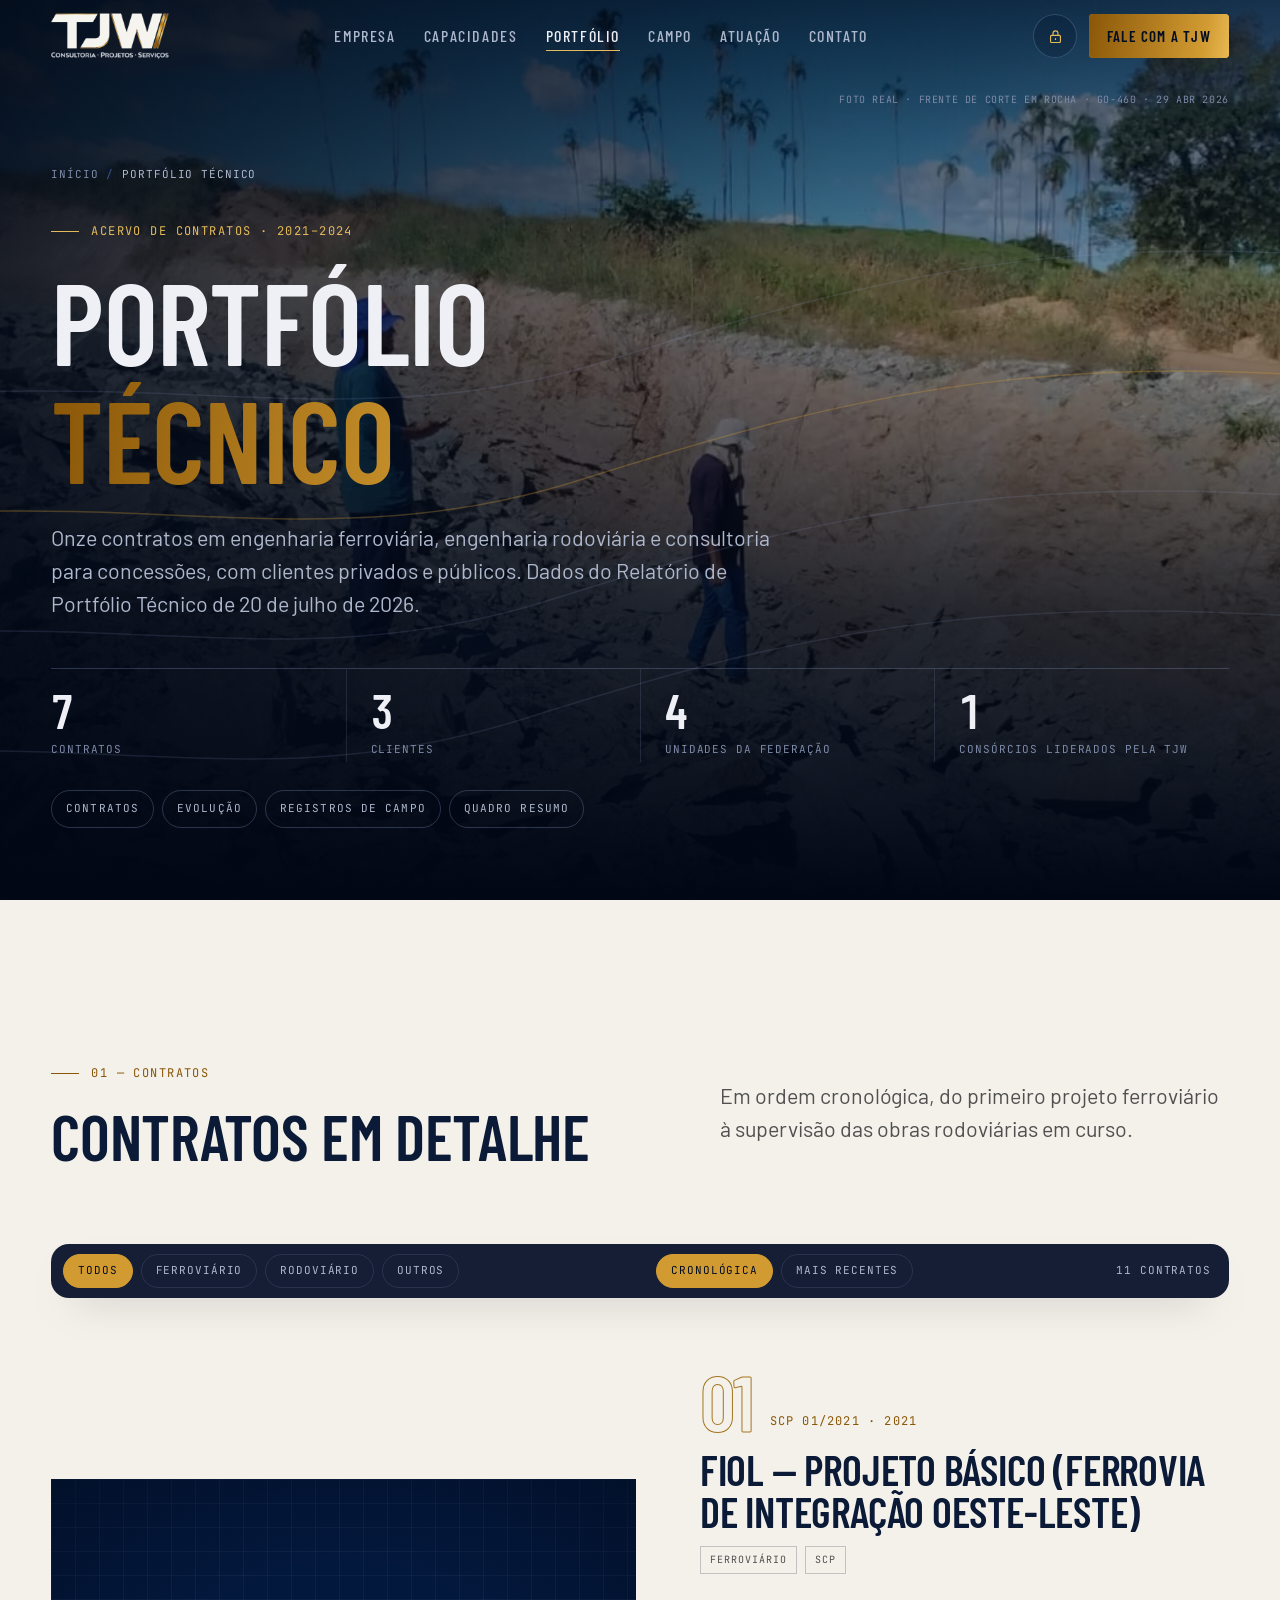
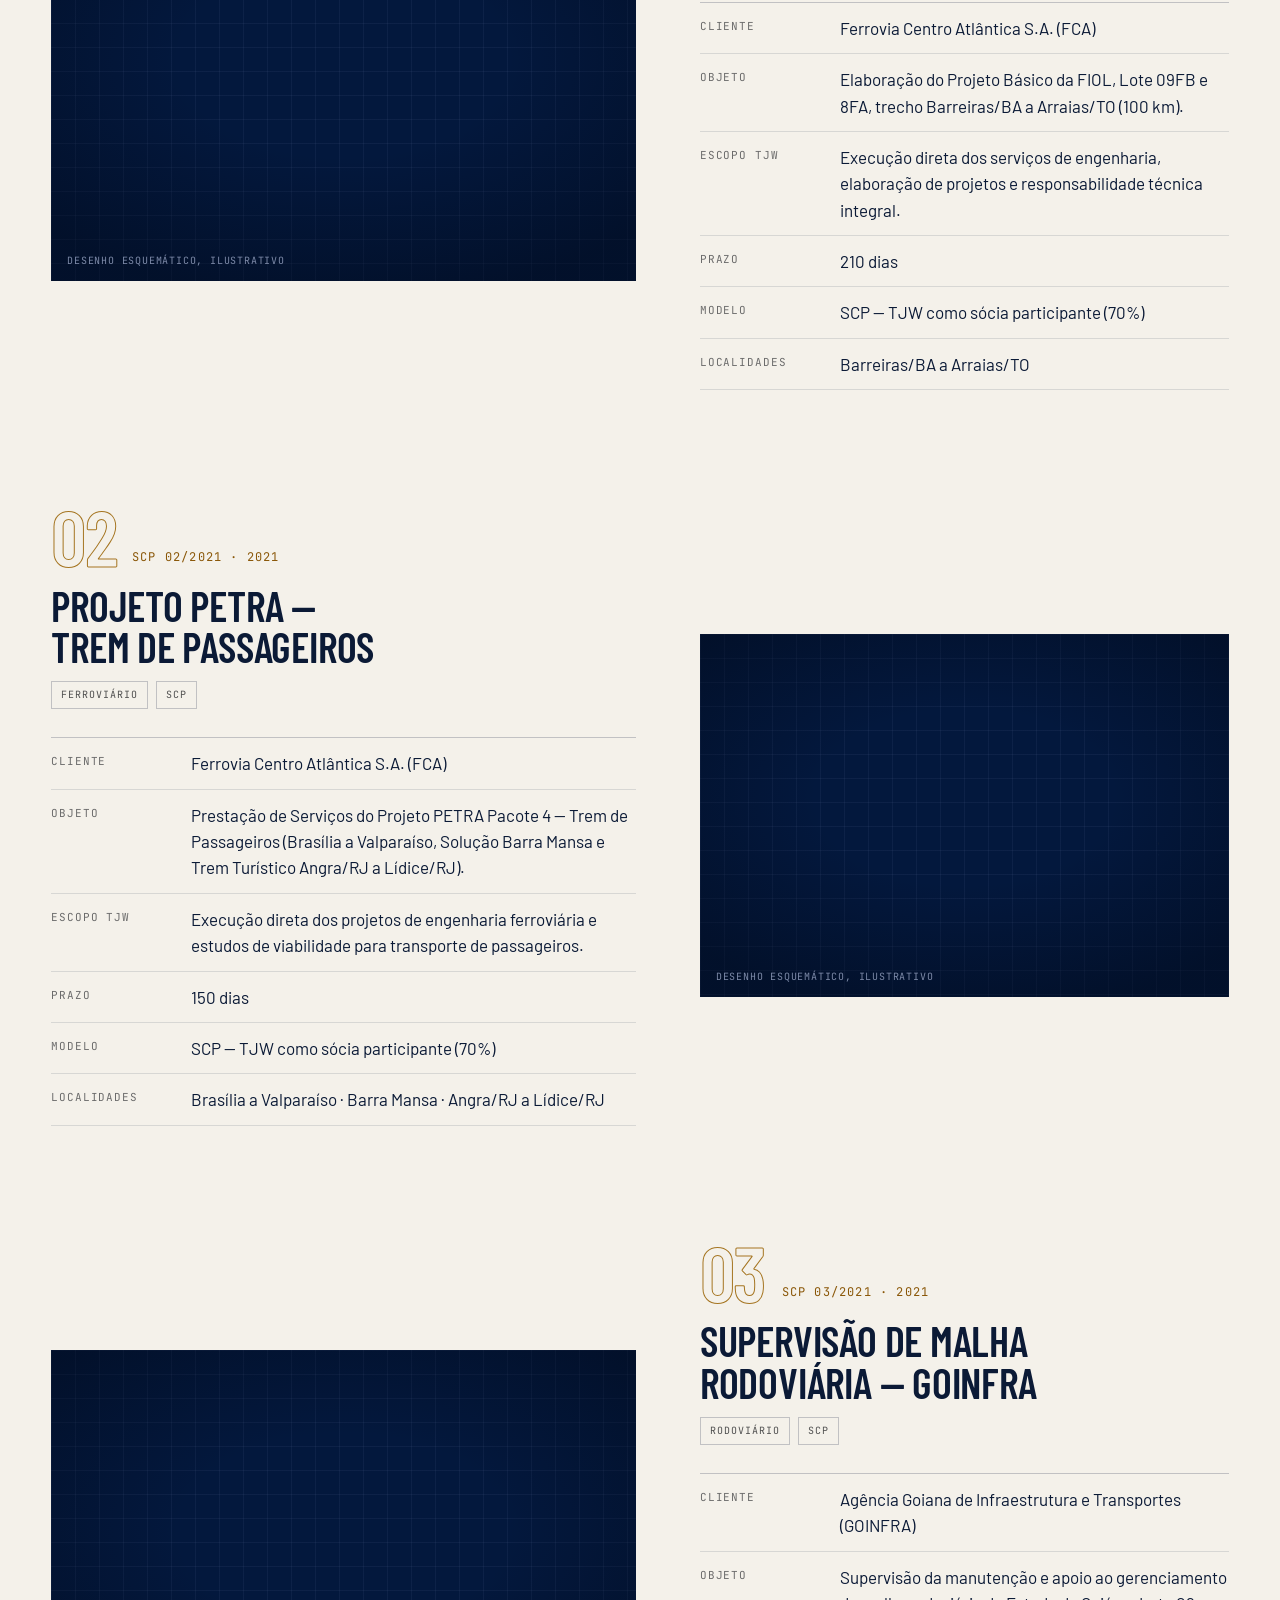
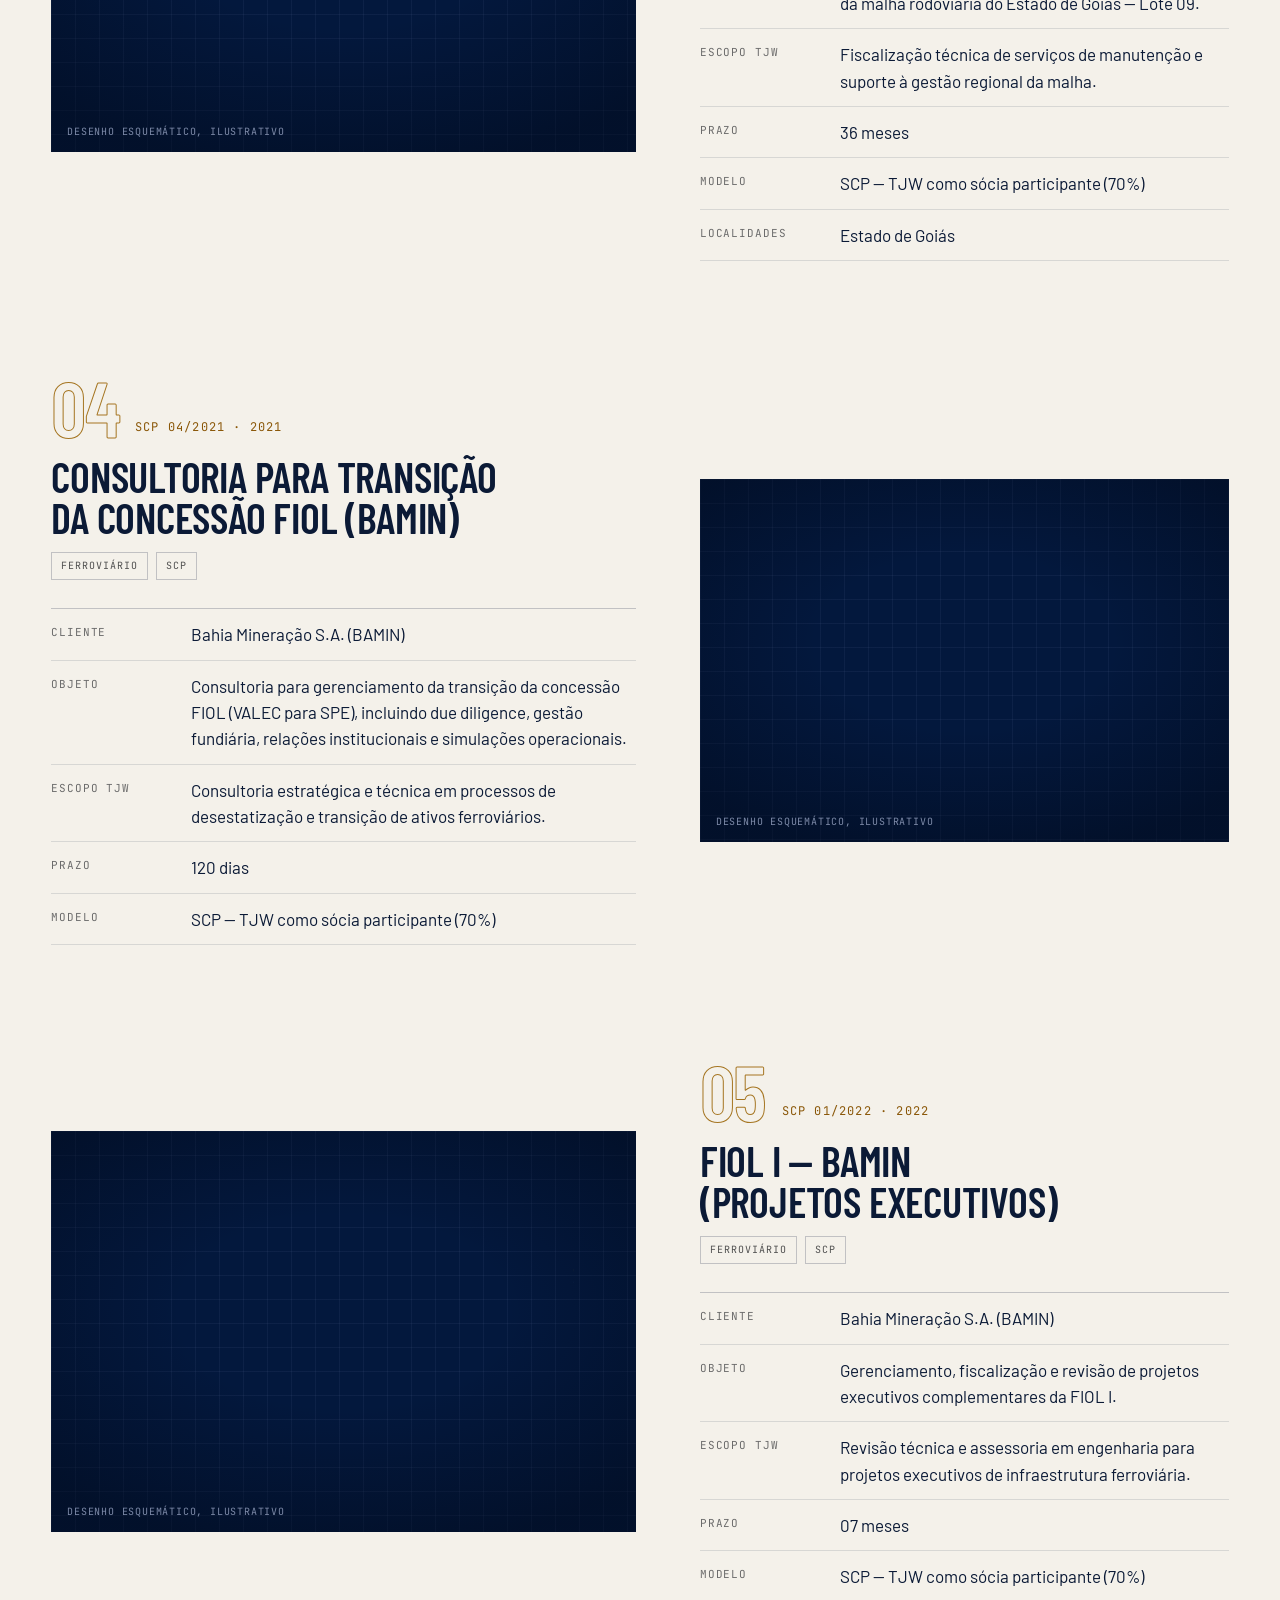
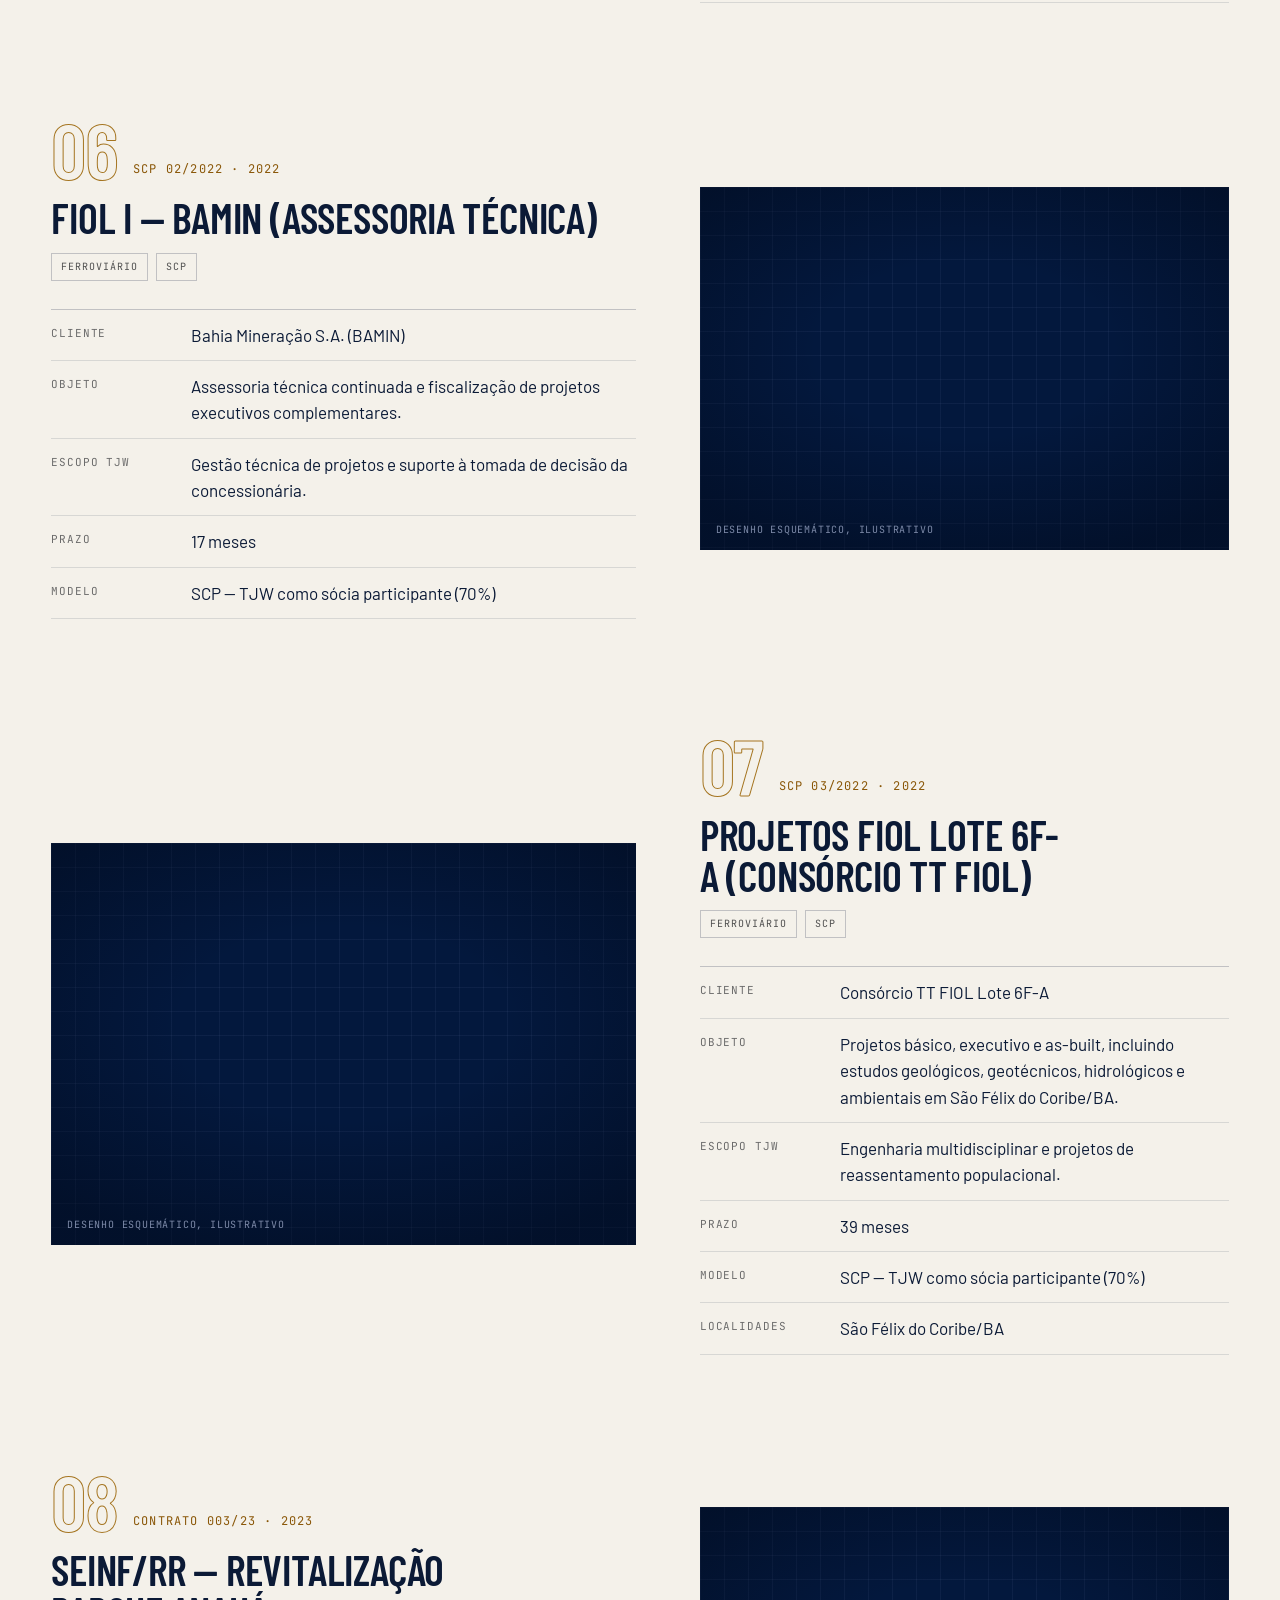
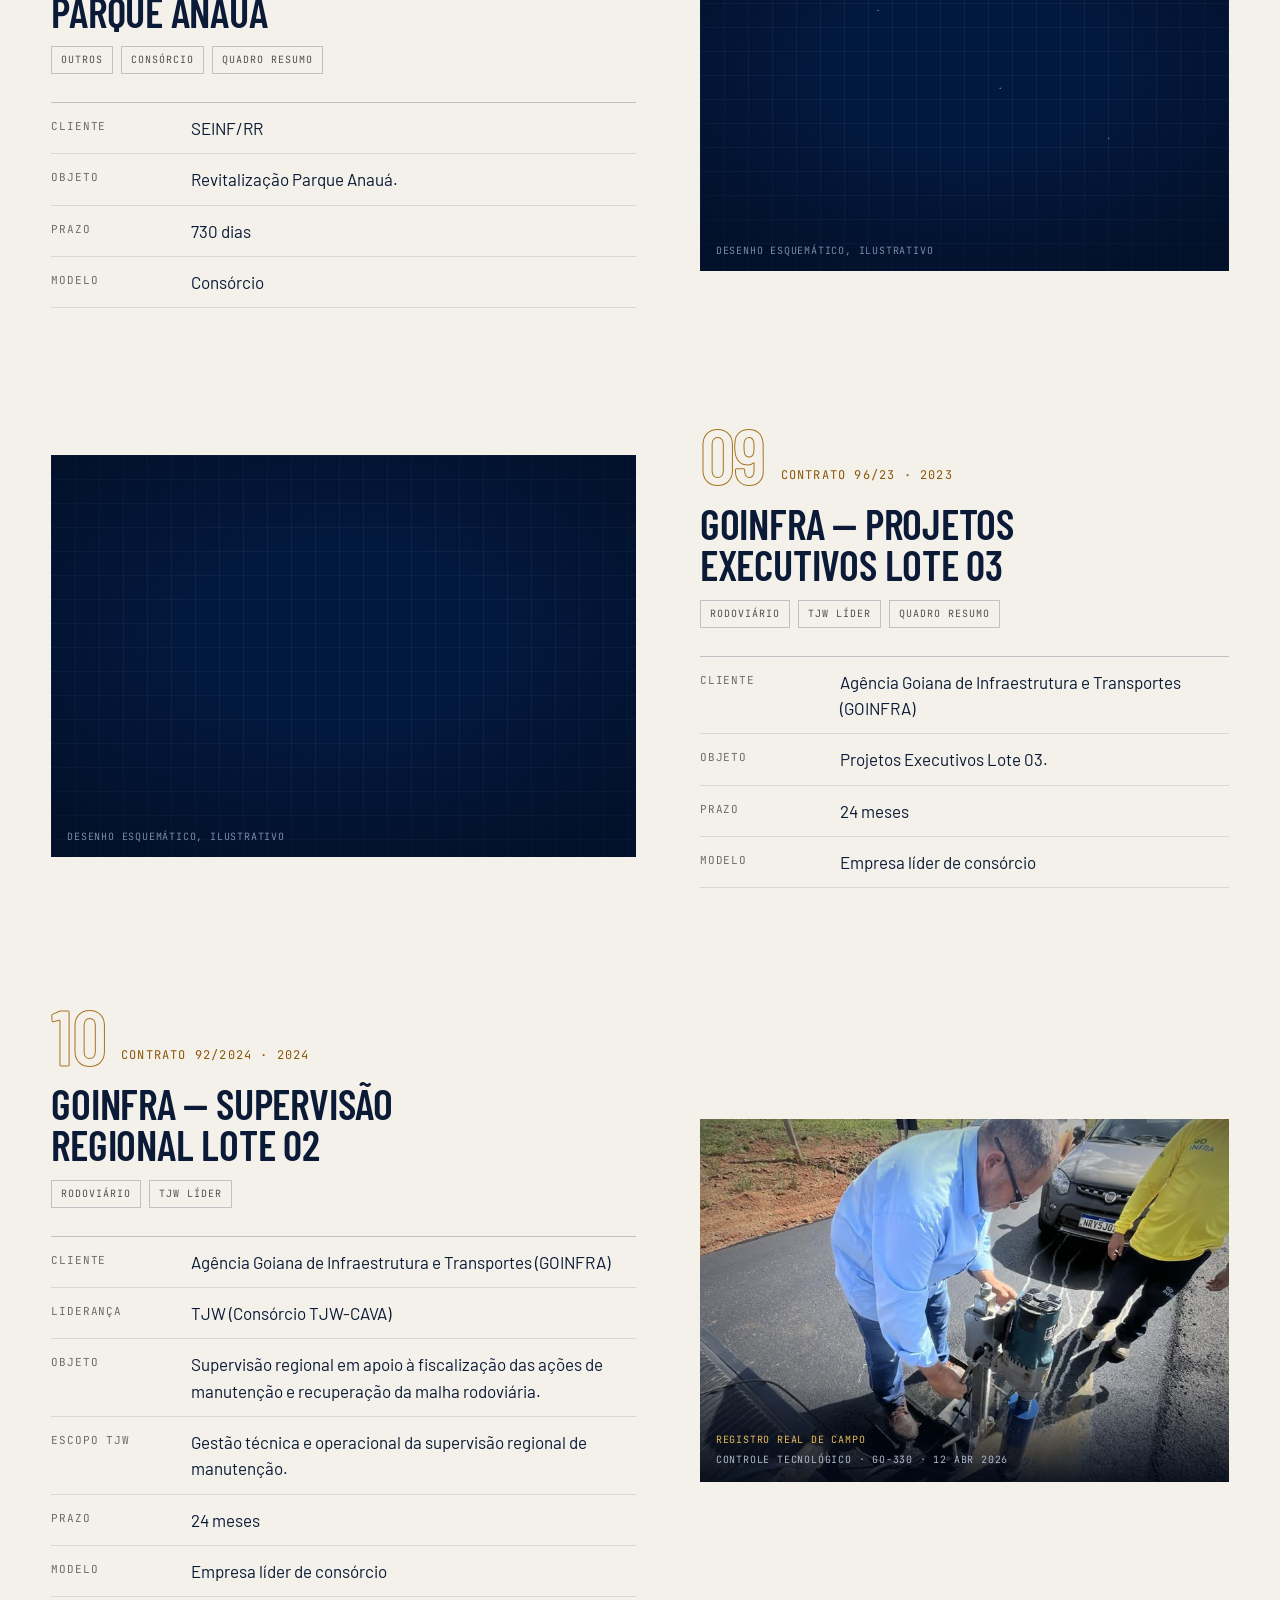
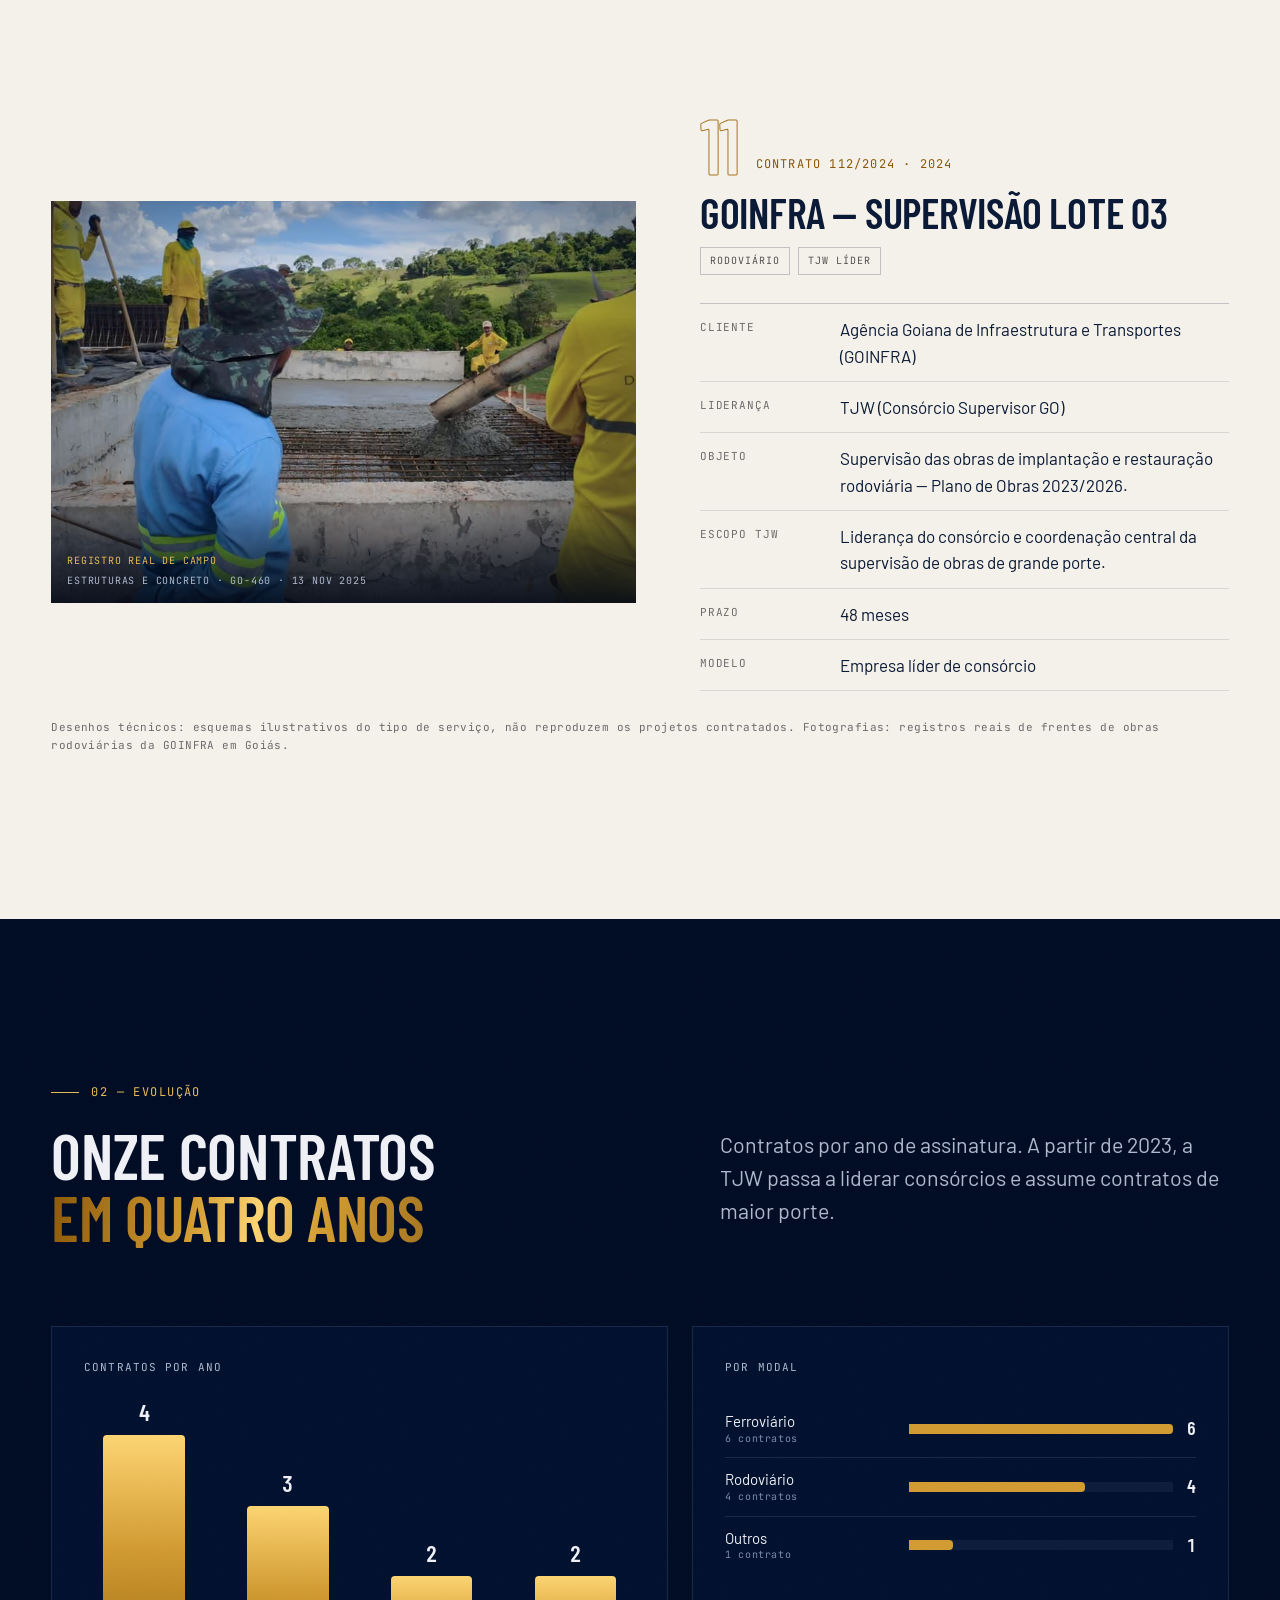
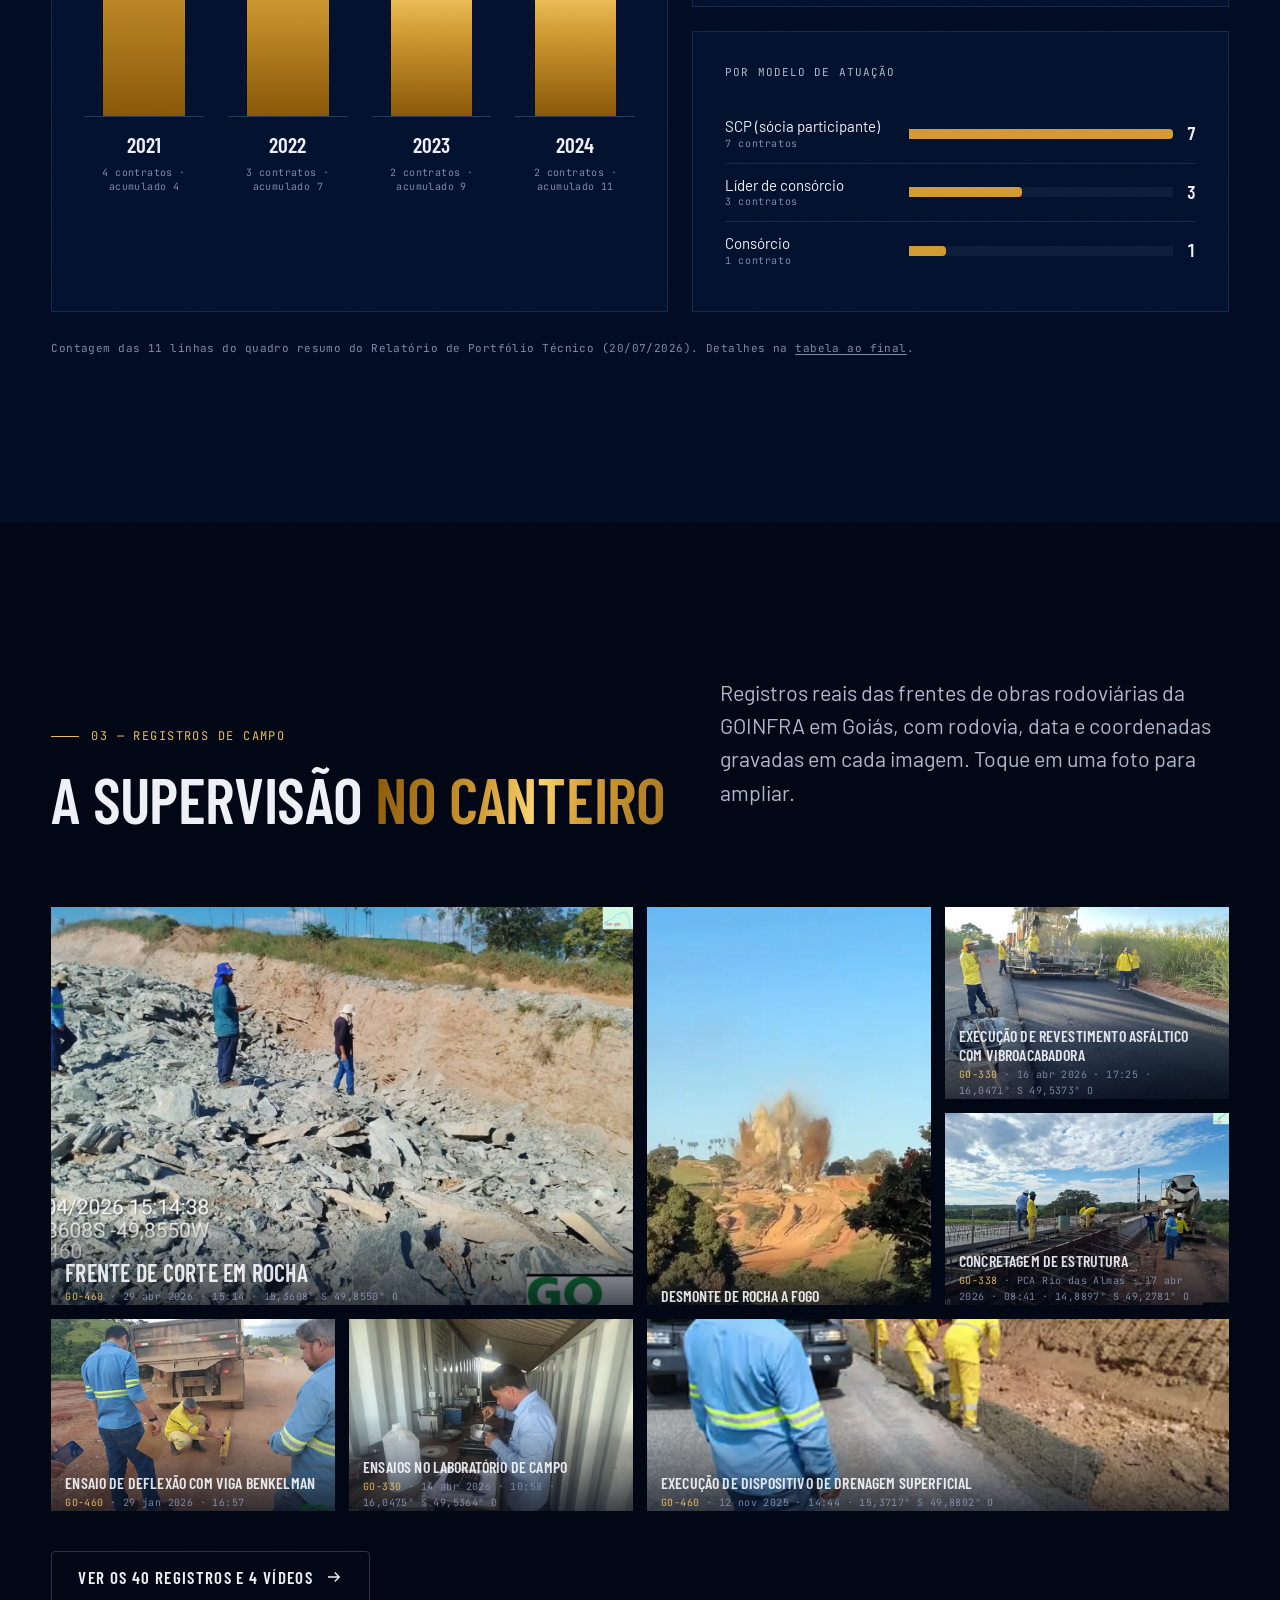
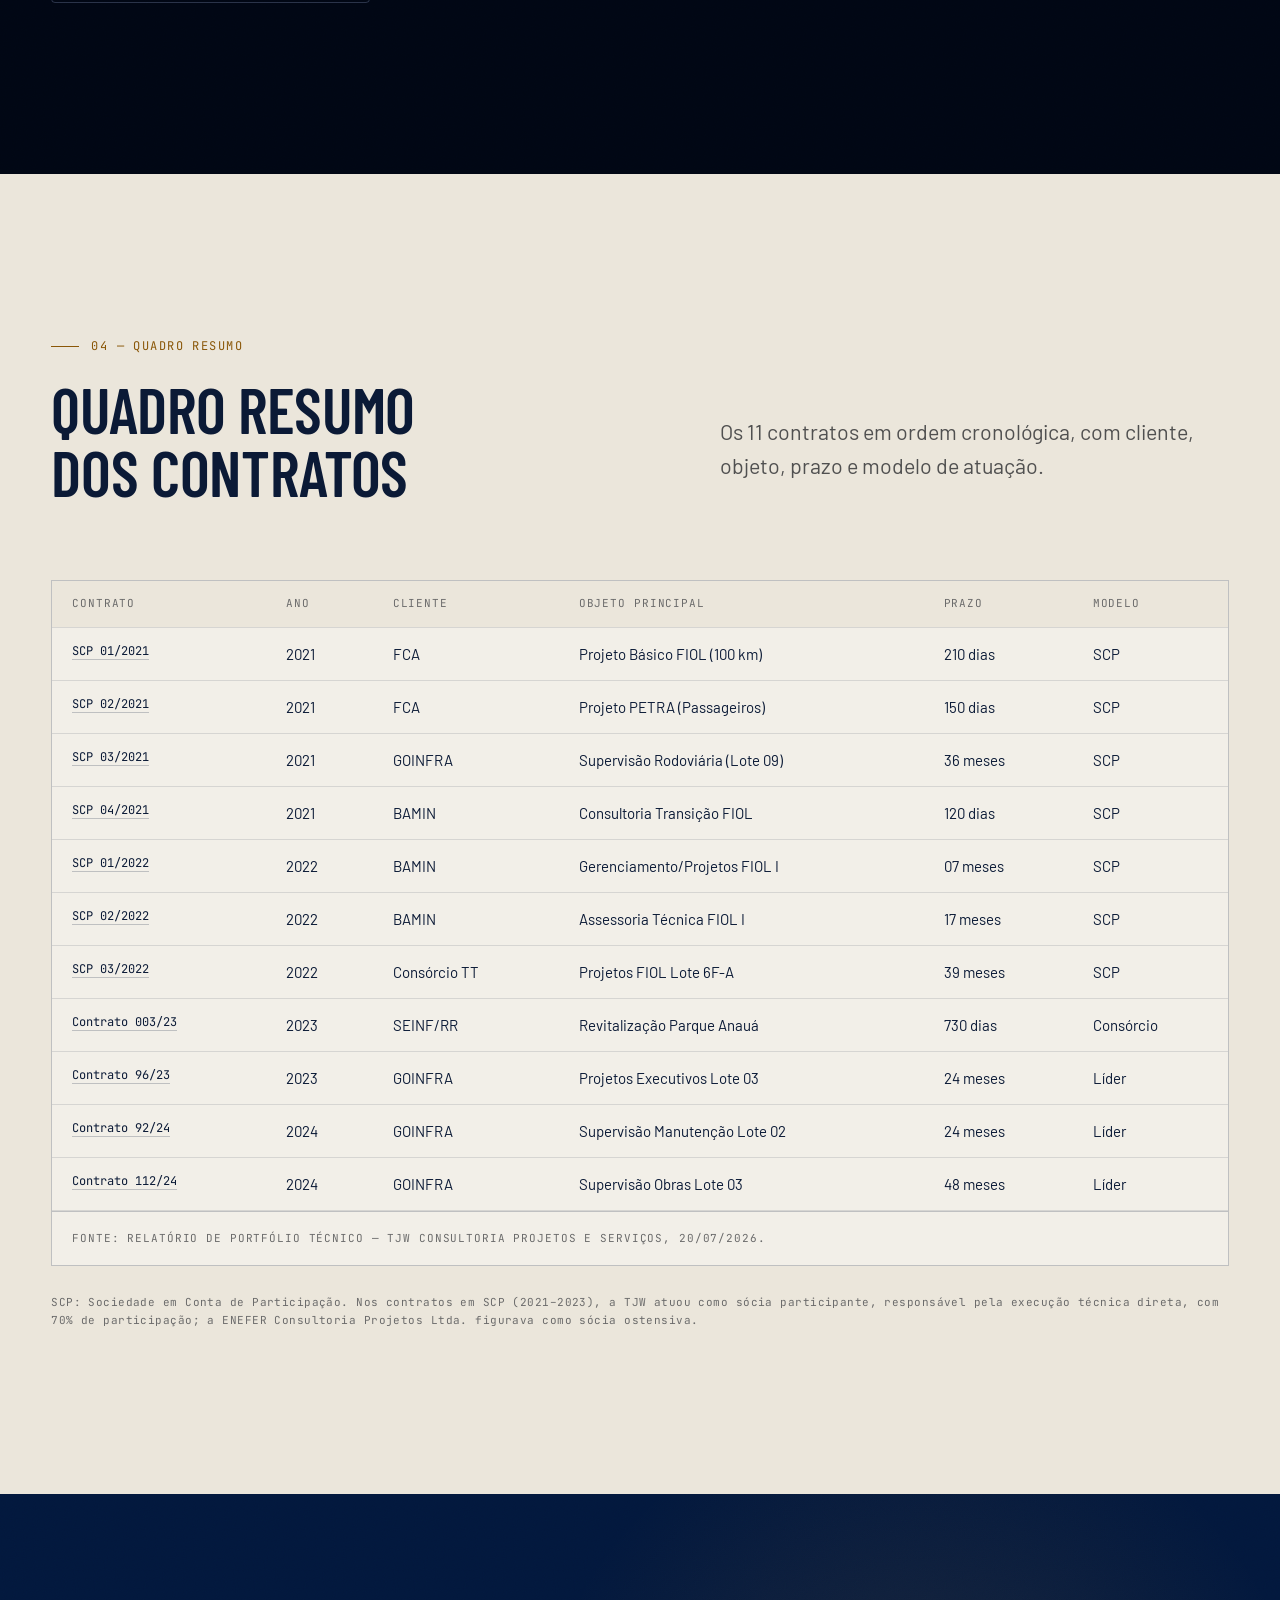
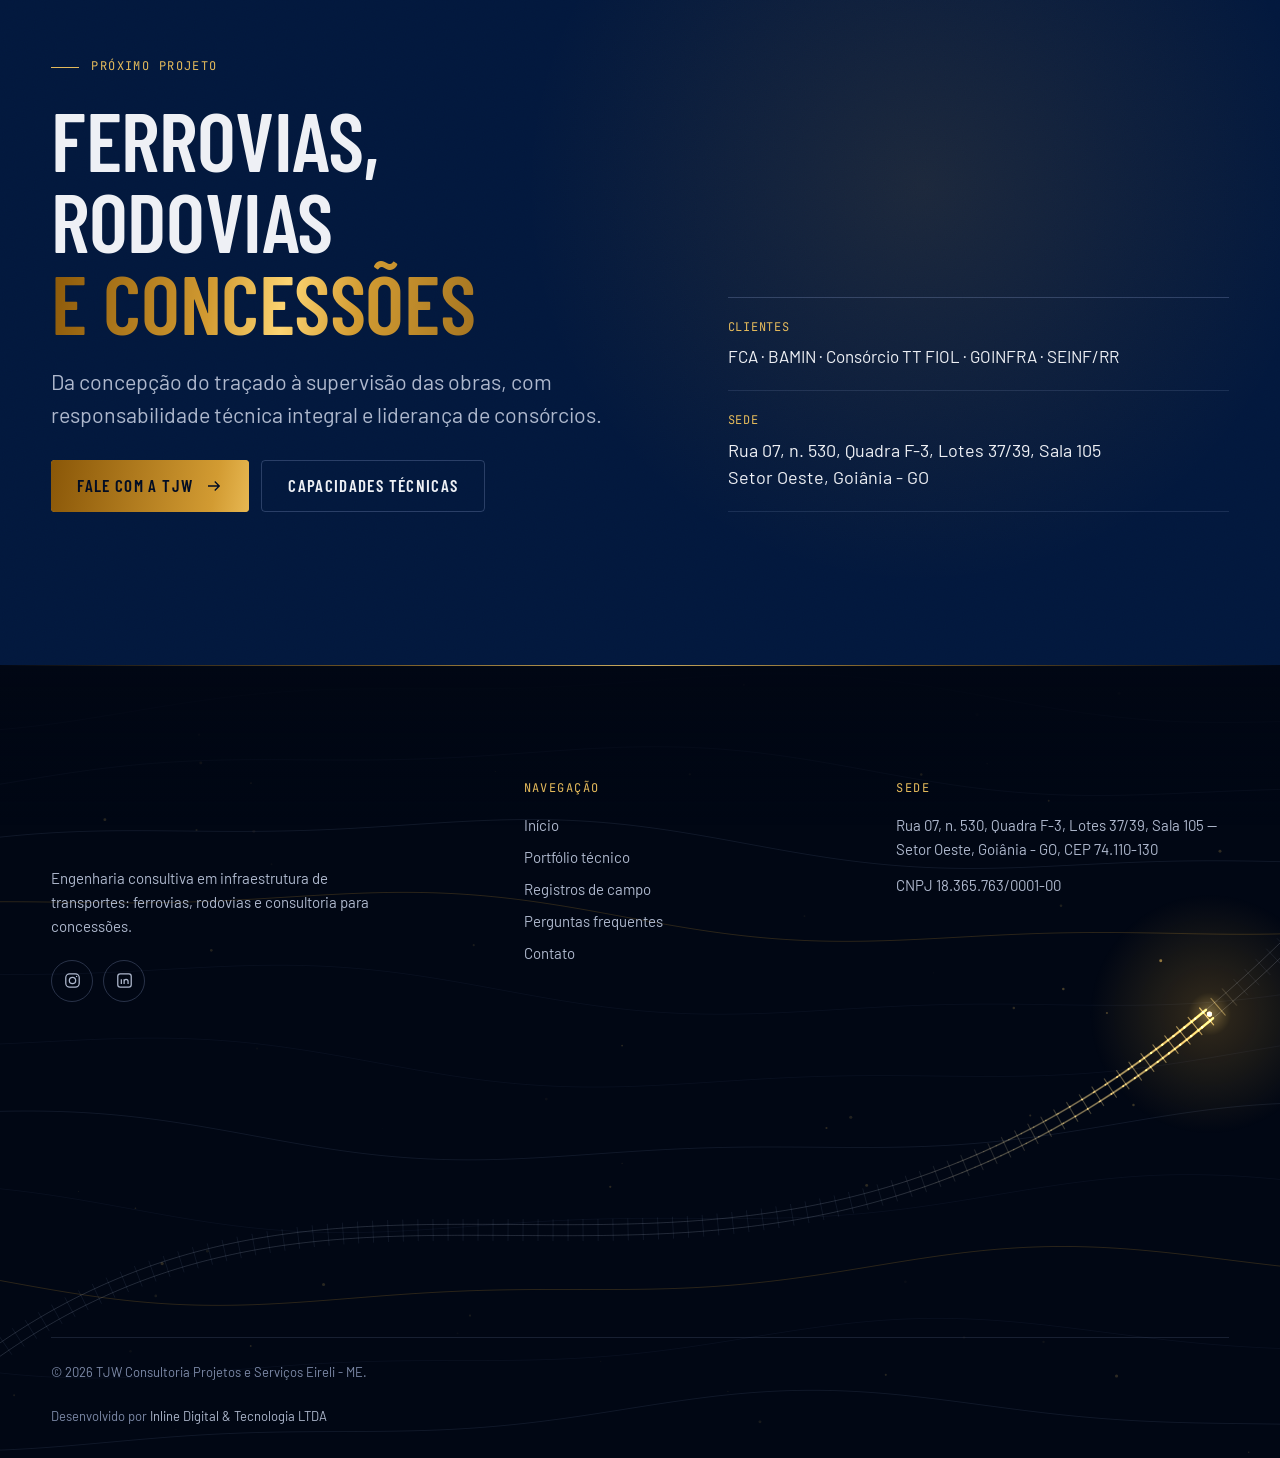
==== commit 27ad195e: "dados informações" ====
--- a/portfolio.html
+++ b/portfolio.html
@@ -4,7 +4,7 @@
   <meta charset="utf-8">
   <meta name="viewport" content="width=device-width, initial-scale=1, viewport-fit=cover">
   <title>Portfólio técnico: 11 contratos em ferrovias e rodovias | TJW Consultoria</title>
-  <meta name="description" content="Onze contratos da TJW Consultoria entre 2021 e 2024: FIOL, Projeto PETRA, BAMIN, supervisão de obras da GOINFRA e Parque Anauá. R$ 270,5 milhões em portfólio, com registros reais de campo.">
+  <meta name="description" content="Onze contratos da TJW Consultoria entre 2021 e 2024: FIOL, Projeto PETRA, BAMIN, supervisão de obras da GOINFRA e Parque Anauá, com registros reais de campo.">
   <link rel="canonical" href="https://www.tjwconsultoria.com.br/portfolio/">
   <meta name="robots" content="index, follow, max-image-preview:large">
   <meta name="theme-color" content="#03183d">
@@ -12,7 +12,7 @@
   <meta property="og:locale" content="pt_BR">
   <meta property="og:site_name" content="TJW Consultoria">
   <meta property="og:title" content="Portfólio técnico | TJW Consultoria">
-  <meta property="og:description" content="11 contratos em engenharia ferroviária, rodoviária e consultoria para concessões. R$ 270,5 milhões em portfólio.">
+  <meta property="og:description" content="11 contratos em engenharia ferroviária, rodoviária e consultoria para concessões, com clientes públicos e privados.">
   <meta property="og:url" content="https://www.tjwconsultoria.com.br/portfolio/">
   <meta property="og:image" content="https://www.tjwconsultoria.com.br/assets/img/og/tjw-consultoria-og.jpg">
   <meta property="og:image:alt" content="TJW Consultoria · Projetos · Serviços">
@@ -66,7 +66,7 @@
       "url": "https://www.tjwconsultoria.com.br/portfolio/",
       "name": "Portfólio técnico — TJW Consultoria",
       "inLanguage": "pt-BR",
-      "description": "Onze contratos da TJW Consultoria entre 2021 e 2024, somando R$ 270,5 milhões, em engenharia ferroviária, rodoviária e consultoria para concessões.",
+      "description": "Onze contratos da TJW Consultoria entre 2021 e 2024 em engenharia ferroviária, rodoviária e consultoria para concessões.",
       "isPartOf": {
         "@id": "https://www.tjwconsultoria.com.br/#site"
       },
@@ -104,7 +104,7 @@
             "provider": {
               "@id": "https://www.tjwconsultoria.com.br/#organizacao"
             },
-            "description": "Elaboração do Projeto Básico da FIOL, Lote 09FB e 8FA, trecho Barreiras/BA a Arraias/TO (100 km). Valor do contrato: R$ 2.990.019,74. Prazo: 210 dias. Ano: 2021.",
+            "description": "Elaboração do Projeto Básico da FIOL, Lote 09FB e 8FA, trecho Barreiras/BA a Arraias/TO (100 km).. Prazo: 210 dias. Ano: 2021.",
             "areaServed": "Barreiras/BA a Arraias/TO"
           }
         },
@@ -120,7 +120,7 @@
             "provider": {
               "@id": "https://www.tjwconsultoria.com.br/#organizacao"
             },
-            "description": "Prestação de Serviços do Projeto PETRA Pacote 4 — Trem de Passageiros (Brasília a Valparaíso, Solução Barra Mansa e Trem Turístico Angra/RJ a Lídice/RJ). Valor do contrato: R$ 2.390.868,00. Prazo: 150 dias. Ano: 2021.",
+            "description": "Prestação de Serviços do Projeto PETRA Pacote 4 — Trem de Passageiros (Brasília a Valparaíso, Solução Barra Mansa e Trem Turístico Angra/RJ a Lídice/RJ).. Prazo: 150 dias. Ano: 2021.",
             "areaServed": "Brasília a Valparaíso · Barra Mansa · Angra/RJ a Lídice/RJ"
           }
         },
@@ -136,7 +136,7 @@
             "provider": {
               "@id": "https://www.tjwconsultoria.com.br/#organizacao"
             },
-            "description": "Supervisão da manutenção e apoio ao gerenciamento da malha rodoviária do Estado de Goiás — Lote 09. Valor do contrato: R$ 3.720.000,00. Prazo: 36 meses. Ano: 2021.",
+            "description": "Supervisão da manutenção e apoio ao gerenciamento da malha rodoviária do Estado de Goiás — Lote 09.. Prazo: 36 meses. Ano: 2021.",
             "areaServed": "Estado de Goiás"
           }
         },
@@ -152,7 +152,7 @@
             "provider": {
               "@id": "https://www.tjwconsultoria.com.br/#organizacao"
             },
-            "description": "Consultoria para gerenciamento da transição da concessão FIOL (VALEC para SPE), incluindo due diligence, gestão fundiária, relações institucionais e simulações operacionais. Valor do contrato: R$ 10.442.065,63. Prazo: 120 dias. Ano: 2021.",
+            "description": "Consultoria para gerenciamento da transição da concessão FIOL (VALEC para SPE), incluindo due diligence, gestão fundiária, relações institucionais e simulações operacionais.. Prazo: 120 dias. Ano: 2021.",
             "areaServed": "Brasil"
           }
         },
@@ -168,7 +168,7 @@
             "provider": {
               "@id": "https://www.tjwconsultoria.com.br/#organizacao"
             },
-            "description": "Gerenciamento, fiscalização e revisão de projetos executivos complementares da FIOL I. Valor do contrato: R$ 8.098.922,28. Prazo: 07 meses. Ano: 2022.",
+            "description": "Gerenciamento, fiscalização e revisão de projetos executivos complementares da FIOL I.. Prazo: 07 meses. Ano: 2022.",
             "areaServed": "Brasil"
           }
         },
@@ -184,7 +184,7 @@
             "provider": {
               "@id": "https://www.tjwconsultoria.com.br/#organizacao"
             },
-            "description": "Assessoria técnica continuada e fiscalização de projetos executivos complementares. Valor do contrato: R$ 8.985.861,14. Prazo: 17 meses. Ano: 2022.",
+            "description": "Assessoria técnica continuada e fiscalização de projetos executivos complementares.. Prazo: 17 meses. Ano: 2022.",
             "areaServed": "Brasil"
           }
         },
@@ -200,7 +200,7 @@
             "provider": {
               "@id": "https://www.tjwconsultoria.com.br/#organizacao"
             },
-            "description": "Projetos básico, executivo e as-built, incluindo estudos geológicos, geotécnicos, hidrológicos e ambientais em São Félix do Coribe/BA. Valor do contrato: R$ 6.860.906,43. Prazo: 39 meses. Ano: 2022.",
+            "description": "Projetos básico, executivo e as-built, incluindo estudos geológicos, geotécnicos, hidrológicos e ambientais em São Félix do Coribe/BA.. Prazo: 39 meses. Ano: 2022.",
             "areaServed": "São Félix do Coribe/BA"
           }
         },
@@ -216,7 +216,7 @@
             "provider": {
               "@id": "https://www.tjwconsultoria.com.br/#organizacao"
             },
-            "description": "Revitalização Parque Anauá. Valor do contrato: R$ 121.408.520,34. Prazo: 730 dias. Ano: 2023.",
+            "description": "Revitalização Parque Anauá.. Prazo: 730 dias. Ano: 2023.",
             "areaServed": "Roraima"
           }
         },
@@ -232,7 +232,7 @@
             "provider": {
               "@id": "https://www.tjwconsultoria.com.br/#organizacao"
             },
-            "description": "Projetos Executivos Lote 03. Valor do contrato: R$ 5.550.000,00. Prazo: 24 meses. Ano: 2023.",
+            "description": "Projetos Executivos Lote 03.. Prazo: 24 meses. Ano: 2023.",
             "areaServed": "Goiás"
           }
         },
@@ -248,7 +248,7 @@
             "provider": {
               "@id": "https://www.tjwconsultoria.com.br/#organizacao"
             },
-            "description": "Supervisão regional em apoio à fiscalização das ações de manutenção e recuperação da malha rodoviária. Valor do contrato: R$ 28.633.148,64. Prazo: 24 meses. Ano: 2024.",
+            "description": "Supervisão regional em apoio à fiscalização das ações de manutenção e recuperação da malha rodoviária.. Prazo: 24 meses. Ano: 2024.",
             "areaServed": "Goiás"
           }
         },
@@ -264,7 +264,7 @@
             "provider": {
               "@id": "https://www.tjwconsultoria.com.br/#organizacao"
             },
-            "description": "Supervisão das obras de implantação e restauração rodoviária — Plano de Obras 2023/2026. Valor do contrato: R$ 71.443.715,38. Prazo: 48 meses. Ano: 2024.",
+            "description": "Supervisão das obras de implantação e restauração rodoviária — Plano de Obras 2023/2026.. Prazo: 48 meses. Ano: 2024.",
             "areaServed": "Goiás"
           }
         }
@@ -447,10 +447,10 @@
         <h1 id="pg-titulo" class="hero__title"><span class="ln"><span>Portfólio</span></span> <span class="ln"><span class="gold-text">técnico</span></span></h1>
         <p class="lead" data-in>Onze contratos em engenharia ferroviária, engenharia rodoviária e consultoria para concessões, com clientes privados e públicos. Dados do Relatório de Portfólio Técnico de 20 de julho de 2026.</p>
         <dl class="pf-kpis" data-in>
-          <div><dt>Valor total do portfólio</dt><dd>R$ <span data-count="270.5" data-dec="1">270,5</span> mi</dd></div>
           <div><dt>Contratos</dt><dd><span data-count="11">11</span></dd></div>
           <div><dt>Clientes</dt><dd><span data-count="5">5</span></dd></div>
-          <div><dt>Maior contrato liderado pela TJW</dt><dd>R$ <span data-count="71.4" data-dec="1">71,4</span> mi</dd></div>
+          <div><dt>Unidades da federação</dt><dd><span data-count="6">6</span></dd></div>
+          <div><dt>Consórcios liderados pela TJW</dt><dd><span data-count="2">2</span></dd></div>
         </dl>
         <nav class="pf-atalhos" aria-label="Nesta página" data-in>
           <a href="#contratos">Contratos</a><a href="#evolucao">Evolução</a><a href="#registros">Registros de campo</a><a href="#quadro-resumo">Quadro resumo</a>
@@ -467,7 +467,7 @@
             <p class="eyebrow">01 — Contratos</p>
             <h2 class="h2" id="cases-titulo">Contratos em detalhe</h2>
           </div>
-          <p class="lead">Em ordem cronológica, do primeiro projeto ferroviário à supervisão das obras rodoviárias em curso. A barra dourada mostra o valor em escala relativa ao maior contrato do portfólio.</p>
+          <p class="lead">Em ordem cronológica, do primeiro projeto ferroviário à supervisão das obras rodoviárias em curso.</p>
         </div>
 
         <div class="pf-barra" data-casos-ctrl>
@@ -479,13 +479,13 @@
           </div>
           <div class="chips" role="group" aria-label="Ordenar">
             <button class="chip" type="button" data-o="ordem" aria-pressed="true">Cronológica</button>
-            <button class="chip" type="button" data-o="valor" aria-pressed="false">Maior valor</button>
+            <button class="chip" type="button" data-o="recentes" aria-pressed="false">Mais recentes</button>
           </div>
-          <p class="pf-barra__soma" aria-live="polite"><span data-casos-n>11 contratos</span> · <strong data-casos-total>R$ 270,5 milhões</strong></p>
+          <p class="pf-barra__soma" aria-live="polite"><span data-casos-n>11 contratos</span></p>
         </div>
 
         <div class="casos" data-casos>
-          <article class="caso" id="scp-01-2021" data-modal="ferroviario" data-ano="2021" data-valor="2990019.74" data-ordem="1" aria-labelledby="scp-01-2021-t">
+          <article class="caso" id="scp-01-2021" data-modal="ferroviario" data-ano="2021" data-ordem="1" aria-labelledby="scp-01-2021-t">
             <figure class="caso__visual">
               <svg class="draw-on" viewBox="0 0 320 200" fill="none" stroke="currentColor" stroke-width="1" aria-hidden="true"><path data-draw pathLength="1" d="M8 176H312"/><path data-draw pathLength="1" d="M28 176L52 156H268L292 176"/><path data-draw pathLength="1" d="M60 156L90 128H230L260 156"/><path data-draw pathLength="1" d="M96 128V120H224V128"/><path class="g" data-draw pathLength="1" stroke-width="1.8" d="M112 120H132M122 120V104M115 104H129"/><path class="g" data-draw pathLength="1" stroke-width="1.8" d="M188 120H208M198 120V104M191 104H205"/><path data-draw pathLength="1" d="M122 90H198M122 85V95M198 85V95"/><text x="160" y="81" text-anchor="middle">bitola</text><text x="254" y="118">lastro</text><text x="14" y="148">sublastro</text><text x="14" y="192">plataforma</text><text x="306" y="24" text-anchor="end">seção tipo · via singela</text></svg>
               <figcaption>Desenho esquemático, ilustrativo</figcaption>
@@ -494,11 +494,6 @@
               <p class="caso__cod"><span class="caso__n" aria-hidden="true">01</span>SCP 01/2021 · 2021</p>
               <h3 id="scp-01-2021-t">FIOL — Projeto Básico (Ferrovia de Integração Oeste-Leste)</h3>
               <ul class="caso__tags" aria-label="Classificação"><li>Ferroviário</li><li>SCP</li></ul>
-              <div class="caso__valor">
-                <small>Valor do contrato</small>
-                <strong>R$ 2.990.019,74</strong>
-                <span class="caso__barra" aria-hidden="true"><i style="--v:0.0246"></i></span>
-              </div>
               <dl class="caso__ficha">
                 <div><dt>Cliente</dt><dd>Ferrovia Centro Atlântica S.A. (FCA)</dd></div>
                 <div><dt>Objeto</dt><dd>Elaboração do Projeto Básico da FIOL, Lote 09FB e 8FA, trecho Barreiras/BA a Arraias/TO (100 km).</dd></div>
@@ -510,7 +505,7 @@
             </div>
           </article>
 
-          <article class="caso" id="scp-02-2021" data-modal="ferroviario" data-ano="2021" data-valor="2390868.00" data-ordem="2" aria-labelledby="scp-02-2021-t">
+          <article class="caso" id="scp-02-2021" data-modal="ferroviario" data-ano="2021" data-ordem="2" aria-labelledby="scp-02-2021-t">
             <figure class="caso__visual">
               <svg class="draw-on" viewBox="0 0 320 200" fill="none" stroke="currentColor" stroke-width="1" aria-hidden="true"><path class="g" data-draw pathLength="1" stroke-width="1.8" d="M20 120C80 120 90 70 160 70S250 120 300 120"/><path data-draw pathLength="1" d="M20 128C80 128 90 78 160 78S250 128 300 128"/><circle class="gf" cx="20" cy="124" r="5"/><circle class="gf" cx="160" cy="74" r="5"/><circle class="gf" cx="300" cy="124" r="5"/><path data-draw pathLength="1" d="M40 160H130V176H40ZM134 160H224V176H134Z"/><path data-draw pathLength="1" d="M48 164H60V172H48ZM68 164H80V172H68ZM88 164H100V172H88ZM142 164H154V172H142ZM162 164H174V172H162ZM182 164H194V172H182Z"/><path data-draw pathLength="1" d="M224 160H250L262 176H224"/><path data-draw pathLength="1" d="M20 186H300"/><text x="20" y="108" text-anchor="middle">origem</text><text x="160" y="58" text-anchor="middle">parada</text><text x="300" y="108" text-anchor="middle">destino</text><text x="306" y="24" text-anchor="end">trem de passageiros · esquema</text></svg>
               <figcaption>Desenho esquemático, ilustrativo</figcaption>
@@ -519,11 +514,6 @@
               <p class="caso__cod"><span class="caso__n" aria-hidden="true">02</span>SCP 02/2021 · 2021</p>
               <h3 id="scp-02-2021-t">Projeto PETRA — Trem de Passageiros</h3>
               <ul class="caso__tags" aria-label="Classificação"><li>Ferroviário</li><li>SCP</li></ul>
-              <div class="caso__valor">
-                <small>Valor do contrato</small>
-                <strong>R$ 2.390.868,00</strong>
-                <span class="caso__barra" aria-hidden="true"><i style="--v:0.0197"></i></span>
-              </div>
               <dl class="caso__ficha">
                 <div><dt>Cliente</dt><dd>Ferrovia Centro Atlântica S.A. (FCA)</dd></div>
                 <div><dt>Objeto</dt><dd>Prestação de Serviços do Projeto PETRA Pacote 4 — Trem de Passageiros (Brasília a Valparaíso, Solução Barra Mansa e Trem Turístico Angra/RJ a Lídice/RJ).</dd></div>
@@ -535,7 +525,7 @@
             </div>
           </article>
 
-          <article class="caso" id="scp-03-2021" data-modal="rodoviario" data-ano="2021" data-valor="3720000.00" data-ordem="3" aria-labelledby="scp-03-2021-t">
+          <article class="caso" id="scp-03-2021" data-modal="rodoviario" data-ano="2021" data-ordem="3" aria-labelledby="scp-03-2021-t">
             <figure class="caso__visual">
               <svg class="draw-on" viewBox="0 0 320 200" fill="none" stroke="currentColor" stroke-width="1" aria-hidden="true"><path class="g" data-draw pathLength="1" stroke-width="1.8" d="M20 70L160 58L300 70"/><path data-draw pathLength="1" d="M20 82L160 70L300 82"/><path data-draw pathLength="1" d="M20 104L160 92L300 104"/><path data-draw pathLength="1" d="M20 126L160 114L300 126"/><path data-draw pathLength="1" d="M20 70V126M300 70V126M20 126L0 156M300 126L320 156M0 156H320"/><path data-draw pathLength="1" d="M160 30V52"/><text x="160" y="24" text-anchor="middle">eixo</text><text x="34" y="79">revestimento</text><text x="34" y="98">base</text><text x="34" y="120">sub-base</text><text x="34" y="146">subleito</text><text x="306" y="186" text-anchor="end">seção transversal</text></svg>
               <figcaption>Desenho esquemático, ilustrativo</figcaption>
@@ -544,11 +534,6 @@
               <p class="caso__cod"><span class="caso__n" aria-hidden="true">03</span>SCP 03/2021 · 2021</p>
               <h3 id="scp-03-2021-t">Supervisão de Malha Rodoviária — GOINFRA</h3>
               <ul class="caso__tags" aria-label="Classificação"><li>Rodoviário</li><li>SCP</li></ul>
-              <div class="caso__valor">
-                <small>Valor do contrato</small>
-                <strong>R$ 3.720.000,00</strong>
-                <span class="caso__barra" aria-hidden="true"><i style="--v:0.0306"></i></span>
-              </div>
               <dl class="caso__ficha">
                 <div><dt>Cliente</dt><dd>Agência Goiana de Infraestrutura e Transportes (GOINFRA)</dd></div>
                 <div><dt>Objeto</dt><dd>Supervisão da manutenção e apoio ao gerenciamento da malha rodoviária do Estado de Goiás — Lote 09.</dd></div>
@@ -560,7 +545,7 @@
             </div>
           </article>
 
-          <article class="caso" id="scp-04-2021" data-modal="ferroviario" data-ano="2021" data-valor="10442065.63" data-ordem="4" aria-labelledby="scp-04-2021-t">
+          <article class="caso" id="scp-04-2021" data-modal="ferroviario" data-ano="2021" data-ordem="4" aria-labelledby="scp-04-2021-t">
             <figure class="caso__visual">
               <svg class="draw-on" viewBox="0 0 320 200" fill="none" stroke="currentColor" stroke-width="1" aria-hidden="true"><path data-draw pathLength="1" d="M14 70H84V130H14Z"/><path data-draw pathLength="1" d="M236 70H306V130H236Z"/><path class="g" data-draw pathLength="1" stroke-width="1.6" d="M84 100H234M226 94L234 100L226 106"/><path class="gf" d="M120 94L126 100L120 106L114 100Z M160 94L166 100L160 106L154 100Z M200 94L206 100L200 106L194 100Z"/><text x="49" y="104" text-anchor="middle">VALEC</text><text x="271" y="104" text-anchor="middle">SPE</text><text x="120" y="84" text-anchor="middle">due diligence</text><text x="160" y="122" text-anchor="middle">gestão fundiária</text><text x="200" y="76" text-anchor="middle">simulações</text><text x="200" y="85" text-anchor="middle">operacionais</text><text x="160" y="172" text-anchor="middle">transição da concessão</text><path data-draw pathLength="1" d="M84 160H236M84 155V165M236 155V165"/></svg>
               <figcaption>Desenho esquemático, ilustrativo</figcaption>
@@ -569,11 +554,6 @@
               <p class="caso__cod"><span class="caso__n" aria-hidden="true">04</span>SCP 04/2021 · 2021</p>
               <h3 id="scp-04-2021-t">Consultoria para Transição da Concessão FIOL (BAMIN)</h3>
               <ul class="caso__tags" aria-label="Classificação"><li>Ferroviário</li><li>SCP</li></ul>
-              <div class="caso__valor">
-                <small>Valor do contrato</small>
-                <strong>R$ 10.442.065,63</strong>
-                <span class="caso__barra" aria-hidden="true"><i style="--v:0.0860"></i></span>
-              </div>
               <dl class="caso__ficha">
                 <div><dt>Cliente</dt><dd>Bahia Mineração S.A. (BAMIN)</dd></div>
                 <div><dt>Objeto</dt><dd>Consultoria para gerenciamento da transição da concessão FIOL (VALEC para SPE), incluindo due diligence, gestão fundiária, relações institucionais e simulações operacionais.</dd></div>
@@ -584,7 +564,7 @@
             </div>
           </article>
 
-          <article class="caso" id="scp-01-2022" data-modal="ferroviario" data-ano="2022" data-valor="8098922.28" data-ordem="5" aria-labelledby="scp-01-2022-t">
+          <article class="caso" id="scp-01-2022" data-modal="ferroviario" data-ano="2022" data-ordem="5" aria-labelledby="scp-01-2022-t">
             <figure class="caso__visual">
               <svg class="draw-on" viewBox="0 0 320 200" fill="none" stroke="currentColor" stroke-width="1" aria-hidden="true"><path class="g" data-draw pathLength="1" stroke-width="1.8" d="M10 150H110C170 150 190 60 250 60H310"/><path data-draw pathLength="1" d="M10 158H110C174 158 194 68 250 68H310"/><path data-draw pathLength="1" d="M30 146V162M70 146V162M110 146V162M250 56V72M290 56V72"/><path data-draw pathLength="1" d="M110 150L150 30M250 60L150 30" stroke-dasharray=".02 .02"/><circle class="gf" cx="110" cy="154" r="3.5"/><circle class="gf" cx="250" cy="64" r="3.5"/><text x="110" y="180" text-anchor="middle">PC</text><text x="250" y="92" text-anchor="middle">PT</text><text x="158" y="26">R</text><text x="30" y="138" text-anchor="middle">E0</text><text x="70" y="138" text-anchor="middle">E1</text><text x="306" y="186" text-anchor="end">planta · curva horizontal</text></svg>
               <figcaption>Desenho esquemático, ilustrativo</figcaption>
@@ -593,11 +573,6 @@
               <p class="caso__cod"><span class="caso__n" aria-hidden="true">05</span>SCP 01/2022 · 2022</p>
               <h3 id="scp-01-2022-t">FIOL I — BAMIN (Projetos Executivos)</h3>
               <ul class="caso__tags" aria-label="Classificação"><li>Ferroviário</li><li>SCP</li></ul>
-              <div class="caso__valor">
-                <small>Valor do contrato</small>
-                <strong>R$ 8.098.922,28</strong>
-                <span class="caso__barra" aria-hidden="true"><i style="--v:0.0667"></i></span>
-              </div>
               <dl class="caso__ficha">
                 <div><dt>Cliente</dt><dd>Bahia Mineração S.A. (BAMIN)</dd></div>
                 <div><dt>Objeto</dt><dd>Gerenciamento, fiscalização e revisão de projetos executivos complementares da FIOL I.</dd></div>
@@ -608,7 +583,7 @@
             </div>
           </article>
 
-          <article class="caso" id="scp-02-2022" data-modal="ferroviario" data-ano="2022" data-valor="8985861.14" data-ordem="6" aria-labelledby="scp-02-2022-t">
+          <article class="caso" id="scp-02-2022" data-modal="ferroviario" data-ano="2022" data-ordem="6" aria-labelledby="scp-02-2022-t">
             <figure class="caso__visual">
               <svg class="draw-on" viewBox="0 0 320 200" fill="none" stroke="currentColor" stroke-width="1" aria-hidden="true"><path data-draw pathLength="1" d="M40 40H170V176H40Z"/><path data-draw pathLength="1" d="M54 28H184V164"/><path data-draw pathLength="1" d="M68 16H198V152"/><path data-draw pathLength="1" d="M56 64H150M56 80H150M56 96H130M56 112H150M56 128H120"/><path class="g" data-draw pathLength="1" stroke-width="1.8" d="M226 88L240 102L270 70"/><path data-draw pathLength="1" d="M214 56H292V122H214Z"/><text x="253" y="140" text-anchor="middle">revisão</text><text x="253" y="152" text-anchor="middle">técnica</text><text x="105" y="190" text-anchor="middle">projetos executivos</text></svg>
               <figcaption>Desenho esquemático, ilustrativo</figcaption>
@@ -617,11 +592,6 @@
               <p class="caso__cod"><span class="caso__n" aria-hidden="true">06</span>SCP 02/2022 · 2022</p>
               <h3 id="scp-02-2022-t">FIOL I — BAMIN (Assessoria Técnica)</h3>
               <ul class="caso__tags" aria-label="Classificação"><li>Ferroviário</li><li>SCP</li></ul>
-              <div class="caso__valor">
-                <small>Valor do contrato</small>
-                <strong>R$ 8.985.861,14</strong>
-                <span class="caso__barra" aria-hidden="true"><i style="--v:0.0740"></i></span>
-              </div>
               <dl class="caso__ficha">
                 <div><dt>Cliente</dt><dd>Bahia Mineração S.A. (BAMIN)</dd></div>
                 <div><dt>Objeto</dt><dd>Assessoria técnica continuada e fiscalização de projetos executivos complementares.</dd></div>
@@ -632,7 +602,7 @@
             </div>
           </article>
 
-          <article class="caso" id="scp-03-2022" data-modal="ferroviario" data-ano="2022" data-valor="6860906.43" data-ordem="7" aria-labelledby="scp-03-2022-t">
+          <article class="caso" id="scp-03-2022" data-modal="ferroviario" data-ano="2022" data-ordem="7" aria-labelledby="scp-03-2022-t">
             <figure class="caso__visual">
               <svg class="draw-on" viewBox="0 0 320 200" fill="none" stroke="currentColor" stroke-width="1" aria-hidden="true"><path data-draw pathLength="1" d="M0 60C40 50 80 70 120 58S200 40 240 56S300 64 320 52"/><path data-draw pathLength="1" d="M0 96C60 88 120 102 180 94S280 86 320 96"/><path data-draw pathLength="1" d="M0 132C70 124 140 138 210 128S290 122 320 132"/><path class="g" data-draw pathLength="1" stroke-width="1.8" d="M100 44V176"/><path class="g" data-draw pathLength="1" d="M95 80H105M95 110H105M95 140H105M95 166H105"/><path data-draw pathLength="1" d="M150 114H300"/><path class="gf" d="M166 106H176L171 113Z"/><text x="100" y="36" text-anchor="middle">sondagem</text><text x="182" y="111">NA</text><text x="306" y="80" text-anchor="end">solo</text><text x="306" y="124" text-anchor="end">alteração</text><text x="306" y="160" text-anchor="end">rocha</text></svg>
               <figcaption>Desenho esquemático, ilustrativo</figcaption>
@@ -641,11 +611,6 @@
               <p class="caso__cod"><span class="caso__n" aria-hidden="true">07</span>SCP 03/2022 · 2022</p>
               <h3 id="scp-03-2022-t">Projetos FIOL Lote 6F-A (Consórcio TT FIOL)</h3>
               <ul class="caso__tags" aria-label="Classificação"><li>Ferroviário</li><li>SCP</li></ul>
-              <div class="caso__valor">
-                <small>Valor do contrato</small>
-                <strong>R$ 6.860.906,43</strong>
-                <span class="caso__barra" aria-hidden="true"><i style="--v:0.0565"></i></span>
-              </div>
               <dl class="caso__ficha">
                 <div><dt>Cliente</dt><dd>Consórcio TT FIOL Lote 6F-A</dd></div>
                 <div><dt>Objeto</dt><dd>Projetos básico, executivo e as-built, incluindo estudos geológicos, geotécnicos, hidrológicos e ambientais em São Félix do Coribe/BA.</dd></div>
@@ -657,7 +622,7 @@
             </div>
           </article>
 
-          <article class="caso" id="contrato-003-2023" data-modal="outros" data-ano="2023" data-valor="121408520.34" data-ordem="8" aria-labelledby="contrato-003-2023-t">
+          <article class="caso" id="contrato-003-2023" data-modal="outros" data-ano="2023" data-ordem="8" aria-labelledby="contrato-003-2023-t">
             <figure class="caso__visual">
               <svg class="draw-on" viewBox="0 0 320 200" fill="none" stroke="currentColor" stroke-width="1" aria-hidden="true"><path data-draw pathLength="1" d="M14 20H306V180H14Z"/><path class="g" data-draw pathLength="1" stroke-width="1.6" d="M14 100C80 100 100 50 160 50S240 100 306 100"/><path data-draw pathLength="1" d="M160 20V180M14 150C90 150 120 120 160 120S240 150 306 150"/><circle data-draw pathLength="1" cx="160" cy="100" r="26"/><circle data-draw pathLength="1" cx="70" cy="60" r="8"/><circle data-draw pathLength="1" cx="92" cy="44" r="6"/><circle data-draw pathLength="1" cx="236" cy="150" r="8"/><circle data-draw pathLength="1" cx="258" cy="136" r="6"/><circle data-draw pathLength="1" cx="60" cy="130" r="7"/><text x="160" y="104" text-anchor="middle">praça</text><text x="306" y="194" text-anchor="end">planta esquemática · parque urbano</text></svg>
               <figcaption>Desenho esquemático, ilustrativo</figcaption>
@@ -666,11 +631,6 @@
               <p class="caso__cod"><span class="caso__n" aria-hidden="true">08</span>Contrato 003/23 · 2023</p>
               <h3 id="contrato-003-2023-t">SEINF/RR — Revitalização Parque Anauá</h3>
               <ul class="caso__tags" aria-label="Classificação"><li>Outros</li><li>Consórcio</li><li>Quadro resumo</li></ul>
-              <div class="caso__valor">
-                <small>Valor do contrato</small>
-                <strong>R$ 121.408.520,34</strong>
-                <span class="caso__barra" aria-hidden="true"><i style="--v:1.0000"></i></span>
-              </div>
               <dl class="caso__ficha">
                 <div><dt>Cliente</dt><dd>SEINF/RR</dd></div>
                 <div><dt>Objeto</dt><dd>Revitalização Parque Anauá.</dd></div>
@@ -680,7 +640,7 @@
             </div>
           </article>
 
-          <article class="caso" id="contrato-96-2023" data-modal="rodoviario" data-ano="2023" data-valor="5550000.00" data-ordem="9" aria-labelledby="contrato-96-2023-t">
+          <article class="caso" id="contrato-96-2023" data-modal="rodoviario" data-ano="2023" data-ordem="9" aria-labelledby="contrato-96-2023-t">
             <figure class="caso__visual">
               <svg class="draw-on" viewBox="0 0 320 200" fill="none" stroke="currentColor" stroke-width="1" aria-hidden="true"><path data-draw pathLength="1" d="M10 120C50 90 80 80 120 100S190 150 230 120S290 70 310 84"/><path class="g" data-draw pathLength="1" stroke-width="1.8" d="M10 110L120 96L230 118L310 92"/><path data-draw pathLength="1" d="M10 170H310M10 164V176M90 164V176M170 164V176M250 164V176"/><path class="gf" opacity=".22" d="M120 96L230 118L230 120C200 146 160 136 120 100Z"/><text x="34" y="80">terreno</text><text x="262" y="112">greide</text><text x="176" y="146" text-anchor="middle">aterro</text><text x="10" y="190">E0</text><text x="90" y="190" text-anchor="middle">E20</text><text x="170" y="190" text-anchor="middle">E40</text><text x="306" y="24" text-anchor="end">perfil longitudinal</text></svg>
               <figcaption>Desenho esquemático, ilustrativo</figcaption>
@@ -689,11 +649,6 @@
               <p class="caso__cod"><span class="caso__n" aria-hidden="true">09</span>Contrato 96/23 · 2023</p>
               <h3 id="contrato-96-2023-t">GOINFRA — Projetos Executivos Lote 03</h3>
               <ul class="caso__tags" aria-label="Classificação"><li>Rodoviário</li><li>TJW líder</li><li>Quadro resumo</li></ul>
-              <div class="caso__valor">
-                <small>Valor do contrato</small>
-                <strong>R$ 5.550.000,00</strong>
-                <span class="caso__barra" aria-hidden="true"><i style="--v:0.0457"></i></span>
-              </div>
               <dl class="caso__ficha">
                 <div><dt>Cliente</dt><dd>Agência Goiana de Infraestrutura e Transportes (GOINFRA)</dd></div>
                 <div><dt>Objeto</dt><dd>Projetos Executivos Lote 03.</dd></div>
@@ -703,7 +658,7 @@
             </div>
           </article>
 
-          <article class="caso" id="contrato-92-2024" data-modal="rodoviario" data-ano="2024" data-valor="28633148.64" data-ordem="10" aria-labelledby="contrato-92-2024-t">
+          <article class="caso" id="contrato-92-2024" data-modal="rodoviario" data-ano="2024" data-ordem="10" aria-labelledby="contrato-92-2024-t">
             <figure class="caso__visual caso__visual--foto">
               <picture>
                 <source type="image/avif" srcset="assets/img/campo/go-330-sonda-rotativa-corpo-de-prova-480.avif 480w, assets/img/campo/go-330-sonda-rotativa-corpo-de-prova-960.avif 960w, assets/img/campo/go-330-sonda-rotativa-corpo-de-prova-1280.avif 1280w" sizes="(min-width: 1000px) 46vw, 100vw">
@@ -716,11 +671,6 @@
               <p class="caso__cod"><span class="caso__n" aria-hidden="true">10</span>Contrato 92/2024 · 2024</p>
               <h3 id="contrato-92-2024-t">GOINFRA — Supervisão Regional Lote 02</h3>
               <ul class="caso__tags" aria-label="Classificação"><li>Rodoviário</li><li>TJW líder</li></ul>
-              <div class="caso__valor">
-                <small>Valor do contrato</small>
-                <strong>R$ 28.633.148,64</strong>
-                <span class="caso__barra" aria-hidden="true"><i style="--v:0.2358"></i></span>
-              </div>
               <dl class="caso__ficha">
                 <div><dt>Cliente</dt><dd>Agência Goiana de Infraestrutura e Transportes (GOINFRA)</dd></div>
                 <div><dt>Liderança</dt><dd>TJW (Consórcio TJW-CAVA)</dd></div>
@@ -732,7 +682,7 @@
             </div>
           </article>
 
-          <article class="caso" id="contrato-112-2024" data-modal="rodoviario" data-ano="2024" data-valor="71443715.38" data-ordem="11" aria-labelledby="contrato-112-2024-t">
+          <article class="caso" id="contrato-112-2024" data-modal="rodoviario" data-ano="2024" data-ordem="11" aria-labelledby="contrato-112-2024-t">
             <figure class="caso__visual caso__visual--foto">
               <picture>
                 <source type="image/avif" srcset="assets/img/campo/go-460-concretagem-de-laje-480.avif 480w, assets/img/campo/go-460-concretagem-de-laje-960.avif 960w, assets/img/campo/go-460-concretagem-de-laje-1101.avif 1101w" sizes="(min-width: 1000px) 46vw, 100vw">
@@ -745,11 +695,6 @@
               <p class="caso__cod"><span class="caso__n" aria-hidden="true">11</span>Contrato 112/2024 · 2024</p>
               <h3 id="contrato-112-2024-t">GOINFRA — Supervisão Lote 03</h3>
               <ul class="caso__tags" aria-label="Classificação"><li>Rodoviário</li><li>TJW líder</li></ul>
-              <div class="caso__valor">
-                <small>Valor do contrato</small>
-                <strong>R$ 71.443.715,38</strong>
-                <span class="caso__barra" aria-hidden="true"><i style="--v:0.5885"></i></span>
-              </div>
               <dl class="caso__ficha">
                 <div><dt>Cliente</dt><dd>Agência Goiana de Infraestrutura e Transportes (GOINFRA)</dd></div>
                 <div><dt>Liderança</dt><dd>TJW (Consórcio Supervisor GO)</dd></div>
@@ -771,37 +716,37 @@
         <div class="sec-head sec-head--split">
           <div>
             <p class="eyebrow">02 — Evolução</p>
-            <h2 class="h2" id="evo-titulo">R$ 270,5 milhões <span class="gold-text">em quatro anos</span></h2>
+            <h2 class="h2" id="evo-titulo">Onze contratos <span class="gold-text">em quatro anos</span></h2>
           </div>
-          <p class="lead">Valor contratado por ano de assinatura. A partir de 2023, a TJW passa a liderar consórcios e assume contratos de maior porte.</p>
+          <p class="lead">Contratos por ano de assinatura. A partir de 2023, a TJW passa a liderar consórcios e assume contratos de maior porte.</p>
         </div>
         <div class="graficos">
           <figure class="grafico grafico--anos" data-grafico>
-            <figcaption class="grafico__tit">Valor contratado por ano</figcaption>
+            <figcaption class="grafico__tit">Contratos por ano</figcaption>
             <ol class="colunas">
-              <li class="coluna" tabindex="0" style="--v:0.1539" data-dica="2021 · SCP 01/2021, SCP 02/2021, SCP 03/2021, SCP 04/2021 · R$ 19.542.953,37">
-                <span class="coluna__val">R$ 19,5 mi</span>
+              <li class="coluna" tabindex="0" style="--v:1.0000" data-dica="2021 · SCP 01/2021, SCP 02/2021, SCP 03/2021, SCP 04/2021">
+                <span class="coluna__val">4</span>
                 <span class="coluna__barra"><i></i></span>
                 <span class="coluna__ano">2021</span>
-                <span class="coluna__info">4 contratos · acumulado R$ 19,5 mi</span>
+                <span class="coluna__info">4 contratos · acumulado 4</span>
               </li>
-              <li class="coluna" tabindex="0" style="--v:0.1886" data-dica="2022 · SCP 01/2022, SCP 02/2022, SCP 03/2022 · R$ 23.945.689,85">
-                <span class="coluna__val">R$ 23,9 mi</span>
+              <li class="coluna" tabindex="0" style="--v:0.7500" data-dica="2022 · SCP 01/2022, SCP 02/2022, SCP 03/2022">
+                <span class="coluna__val">3</span>
                 <span class="coluna__barra"><i></i></span>
                 <span class="coluna__ano">2022</span>
-                <span class="coluna__info">3 contratos · acumulado R$ 43,5 mi</span>
+                <span class="coluna__info">3 contratos · acumulado 7</span>
               </li>
-              <li class="coluna" tabindex="0" style="--v:1.0000" data-dica="2023 · Contrato 003/23, Contrato 96/23 · R$ 126.958.520,34">
-                <span class="coluna__val">R$ 127,0 mi</span>
+              <li class="coluna" tabindex="0" style="--v:0.5000" data-dica="2023 · Contrato 003/23, Contrato 96/23">
+                <span class="coluna__val">2</span>
                 <span class="coluna__barra"><i></i></span>
                 <span class="coluna__ano">2023</span>
-                <span class="coluna__info">2 contratos · acumulado R$ 170,4 mi</span>
+                <span class="coluna__info">2 contratos · acumulado 9</span>
               </li>
-              <li class="coluna" tabindex="0" style="--v:0.7883" data-dica="2024 · Contrato 92/24, Contrato 112/24 · R$ 100.076.864,02">
-                <span class="coluna__val">R$ 100,1 mi</span>
+              <li class="coluna" tabindex="0" style="--v:0.5000" data-dica="2024 · Contrato 92/24, Contrato 112/24">
+                <span class="coluna__val">2</span>
                 <span class="coluna__barra"><i></i></span>
                 <span class="coluna__ano">2024</span>
-                <span class="coluna__info">2 contratos · acumulado R$ 270,5 mi</span>
+                <span class="coluna__info">2 contratos · acumulado 11</span>
               </li>
             </ol>
             <div class="grafico__dica" role="status" aria-live="polite" hidden></div>
@@ -810,20 +755,20 @@
             <figure class="grafico" data-grafico>
               <figcaption class="grafico__tit">Por modal</figcaption>
               <ol class="barras">
-              <li class="barra" tabindex="0" data-dica="Ferroviário · 6 contratos · R$ 39.768.643,22">
+              <li class="barra" tabindex="0" data-dica="Ferroviário · 6 contratos">
                 <span class="barra__rot">Ferroviário<small>6 contratos</small></span>
-                <span class="barra__trilho"><i style="--v:0.3276"></i></span>
-                <span class="barra__val">R$ 39,8 mi</span>
+                <span class="barra__trilho"><i style="--v:1.0000"></i></span>
+                <span class="barra__val">6</span>
               </li>
-              <li class="barra" tabindex="0" data-dica="Rodoviário · 4 contratos · R$ 109.346.864,02">
+              <li class="barra" tabindex="0" data-dica="Rodoviário · 4 contratos">
                 <span class="barra__rot">Rodoviário<small>4 contratos</small></span>
-                <span class="barra__trilho"><i style="--v:0.9007"></i></span>
-                <span class="barra__val">R$ 109,3 mi</span>
+                <span class="barra__trilho"><i style="--v:0.6667"></i></span>
+                <span class="barra__val">4</span>
               </li>
-              <li class="barra" tabindex="0" data-dica="Outros · 1 contrato · R$ 121.408.520,34">
+              <li class="barra" tabindex="0" data-dica="Outros · 1 contrato">
                 <span class="barra__rot">Outros<small>1 contrato</small></span>
-                <span class="barra__trilho"><i style="--v:1.0000"></i></span>
-                <span class="barra__val">R$ 121,4 mi</span>
+                <span class="barra__trilho"><i style="--v:0.1667"></i></span>
+                <span class="barra__val">1</span>
               </li>
               </ol>
               <div class="grafico__dica" role="status" aria-live="polite" hidden></div>
@@ -831,27 +776,27 @@
             <figure class="grafico" data-grafico>
               <figcaption class="grafico__tit">Por modelo de atuação</figcaption>
               <ol class="barras">
-              <li class="barra" tabindex="0" data-dica="SCP (sócia participante) · 7 contratos · R$ 43.488.643,22">
+              <li class="barra" tabindex="0" data-dica="SCP (sócia participante) · 7 contratos">
                 <span class="barra__rot">SCP (sócia participante)<small>7 contratos</small></span>
-                <span class="barra__trilho"><i style="--v:0.3582"></i></span>
-                <span class="barra__val">R$ 43,5 mi</span>
+                <span class="barra__trilho"><i style="--v:1.0000"></i></span>
+                <span class="barra__val">7</span>
               </li>
-              <li class="barra" tabindex="0" data-dica="Líder de consórcio · 3 contratos · R$ 105.626.864,02">
+              <li class="barra" tabindex="0" data-dica="Líder de consórcio · 3 contratos">
                 <span class="barra__rot">Líder de consórcio<small>3 contratos</small></span>
-                <span class="barra__trilho"><i style="--v:0.8700"></i></span>
-                <span class="barra__val">R$ 105,6 mi</span>
+                <span class="barra__trilho"><i style="--v:0.4286"></i></span>
+                <span class="barra__val">3</span>
               </li>
-              <li class="barra" tabindex="0" data-dica="Consórcio · 1 contrato · R$ 121.408.520,34">
+              <li class="barra" tabindex="0" data-dica="Consórcio · 1 contrato">
                 <span class="barra__rot">Consórcio<small>1 contrato</small></span>
-                <span class="barra__trilho"><i style="--v:1.0000"></i></span>
-                <span class="barra__val">R$ 121,4 mi</span>
+                <span class="barra__trilho"><i style="--v:0.1429"></i></span>
+                <span class="barra__val">1</span>
               </li>
               </ol>
               <div class="grafico__dica" role="status" aria-live="polite" hidden></div>
             </figure>
           </div>
         </div>
-        <p class="fonte">Soma das 11 linhas do quadro resumo do Relatório de Portfólio Técnico (20/07/2026). Valores detalhados na <a href="#quadro-resumo">tabela ao final</a>.</p>
+        <p class="fonte">Contagem das 11 linhas do quadro resumo do Relatório de Portfólio Técnico (20/07/2026). Detalhes na <a href="#quadro-resumo">tabela ao final</a>.</p>
       </div>
     </section>
 
@@ -951,30 +896,27 @@
             <p class="eyebrow">04 — Quadro resumo</p>
             <h2 class="h2" id="quadro-titulo">Quadro resumo dos contratos</h2>
           </div>
-          <p class="lead">Os 11 contratos em ordem cronológica, com cliente, objeto, valor, prazo e modelo de atuação.</p>
+          <p class="lead">Os 11 contratos em ordem cronológica, com cliente, objeto, prazo e modelo de atuação.</p>
         </div>
         <div class="tabela-wrap" tabindex="0" role="region" aria-labelledby="quadro-titulo">
           <table class="tabela">
-            <caption>Fonte: Relatório de Portfólio Técnico — TJW Consultoria Projetos e Serviços, 20/07/2026. Valores em reais.</caption>
+            <caption>Fonte: Relatório de Portfólio Técnico — TJW Consultoria Projetos e Serviços, 20/07/2026.</caption>
             <thead>
-              <tr><th scope="col">Contrato</th><th scope="col">Ano</th><th scope="col">Cliente</th><th scope="col">Objeto principal</th><th scope="col" class="num">Valor (R$)</th><th scope="col">Prazo</th><th scope="col">Modelo</th></tr>
+              <tr><th scope="col">Contrato</th><th scope="col">Ano</th><th scope="col">Cliente</th><th scope="col">Objeto principal</th><th scope="col">Prazo</th><th scope="col">Modelo</th></tr>
             </thead>
             <tbody>
-              <tr><th scope="row"><a href="#scp-01-2021">SCP 01/2021</a></th><td>2021</td><td>FCA</td><td>Projeto Básico FIOL (100 km)</td><td class="num"><span class="tab-barra" aria-hidden="true"><i style="--v:0.0246"></i></span>2.990.019,74</td><td>210 dias</td><td>SCP</td></tr>
-              <tr><th scope="row"><a href="#scp-02-2021">SCP 02/2021</a></th><td>2021</td><td>FCA</td><td>Projeto PETRA (Passageiros)</td><td class="num"><span class="tab-barra" aria-hidden="true"><i style="--v:0.0197"></i></span>2.390.868,00</td><td>150 dias</td><td>SCP</td></tr>
-              <tr><th scope="row"><a href="#scp-03-2021">SCP 03/2021</a></th><td>2021</td><td>GOINFRA</td><td>Supervisão Rodoviária (Lote 09)</td><td class="num"><span class="tab-barra" aria-hidden="true"><i style="--v:0.0306"></i></span>3.720.000,00</td><td>36 meses</td><td>SCP</td></tr>
-              <tr><th scope="row"><a href="#scp-04-2021">SCP 04/2021</a></th><td>2021</td><td>BAMIN</td><td>Consultoria Transição FIOL</td><td class="num"><span class="tab-barra" aria-hidden="true"><i style="--v:0.0860"></i></span>10.442.065,63</td><td>120 dias</td><td>SCP</td></tr>
-              <tr><th scope="row"><a href="#scp-01-2022">SCP 01/2022</a></th><td>2022</td><td>BAMIN</td><td>Gerenciamento/Projetos FIOL I</td><td class="num"><span class="tab-barra" aria-hidden="true"><i style="--v:0.0667"></i></span>8.098.922,28</td><td>07 meses</td><td>SCP</td></tr>
-              <tr><th scope="row"><a href="#scp-02-2022">SCP 02/2022</a></th><td>2022</td><td>BAMIN</td><td>Assessoria Técnica FIOL I</td><td class="num"><span class="tab-barra" aria-hidden="true"><i style="--v:0.0740"></i></span>8.985.861,14</td><td>17 meses</td><td>SCP</td></tr>
-              <tr><th scope="row"><a href="#scp-03-2022">SCP 03/2022</a></th><td>2022</td><td>Consórcio TT</td><td>Projetos FIOL Lote 6F-A</td><td class="num"><span class="tab-barra" aria-hidden="true"><i style="--v:0.0565"></i></span>6.860.906,43</td><td>39 meses</td><td>SCP</td></tr>
-              <tr><th scope="row"><a href="#contrato-003-2023">Contrato 003/23</a></th><td>2023</td><td>SEINF/RR</td><td>Revitalização Parque Anauá</td><td class="num"><span class="tab-barra" aria-hidden="true"><i style="--v:1.0000"></i></span>121.408.520,34</td><td>730 dias</td><td>Consórcio</td></tr>
-              <tr><th scope="row"><a href="#contrato-96-2023">Contrato 96/23</a></th><td>2023</td><td>GOINFRA</td><td>Projetos Executivos Lote 03</td><td class="num"><span class="tab-barra" aria-hidden="true"><i style="--v:0.0457"></i></span>5.550.000,00</td><td>24 meses</td><td>Líder</td></tr>
-              <tr><th scope="row"><a href="#contrato-92-2024">Contrato 92/24</a></th><td>2024</td><td>GOINFRA</td><td>Supervisão Manutenção Lote 02</td><td class="num"><span class="tab-barra" aria-hidden="true"><i style="--v:0.2358"></i></span>28.633.148,64</td><td>24 meses</td><td>Líder</td></tr>
-              <tr><th scope="row"><a href="#contrato-112-2024">Contrato 112/24</a></th><td>2024</td><td>GOINFRA</td><td>Supervisão Obras Lote 03</td><td class="num"><span class="tab-barra" aria-hidden="true"><i style="--v:0.5885"></i></span>71.443.715,38</td><td>48 meses</td><td>Líder</td></tr>
+              <tr><th scope="row"><a href="#scp-01-2021">SCP 01/2021</a></th><td>2021</td><td>FCA</td><td>Projeto Básico FIOL (100 km)</td><td>210 dias</td><td>SCP</td></tr>
+              <tr><th scope="row"><a href="#scp-02-2021">SCP 02/2021</a></th><td>2021</td><td>FCA</td><td>Projeto PETRA (Passageiros)</td><td>150 dias</td><td>SCP</td></tr>
+              <tr><th scope="row"><a href="#scp-03-2021">SCP 03/2021</a></th><td>2021</td><td>GOINFRA</td><td>Supervisão Rodoviária (Lote 09)</td><td>36 meses</td><td>SCP</td></tr>
+              <tr><th scope="row"><a href="#scp-04-2021">SCP 04/2021</a></th><td>2021</td><td>BAMIN</td><td>Consultoria Transição FIOL</td><td>120 dias</td><td>SCP</td></tr>
+              <tr><th scope="row"><a href="#scp-01-2022">SCP 01/2022</a></th><td>2022</td><td>BAMIN</td><td>Gerenciamento/Projetos FIOL I</td><td>07 meses</td><td>SCP</td></tr>
+              <tr><th scope="row"><a href="#scp-02-2022">SCP 02/2022</a></th><td>2022</td><td>BAMIN</td><td>Assessoria Técnica FIOL I</td><td>17 meses</td><td>SCP</td></tr>
+              <tr><th scope="row"><a href="#scp-03-2022">SCP 03/2022</a></th><td>2022</td><td>Consórcio TT</td><td>Projetos FIOL Lote 6F-A</td><td>39 meses</td><td>SCP</td></tr>
+              <tr><th scope="row"><a href="#contrato-003-2023">Contrato 003/23</a></th><td>2023</td><td>SEINF/RR</td><td>Revitalização Parque Anauá</td><td>730 dias</td><td>Consórcio</td></tr>
+              <tr><th scope="row"><a href="#contrato-96-2023">Contrato 96/23</a></th><td>2023</td><td>GOINFRA</td><td>Projetos Executivos Lote 03</td><td>24 meses</td><td>Líder</td></tr>
+              <tr><th scope="row"><a href="#contrato-92-2024">Contrato 92/24</a></th><td>2024</td><td>GOINFRA</td><td>Supervisão Manutenção Lote 02</td><td>24 meses</td><td>Líder</td></tr>
+              <tr><th scope="row"><a href="#contrato-112-2024">Contrato 112/24</a></th><td>2024</td><td>GOINFRA</td><td>Supervisão Obras Lote 03</td><td>48 meses</td><td>Líder</td></tr>
             </tbody>
-            <tfoot>
-              <tr><th scope="row" colspan="4">Valor total do portfólio</th><td class="num">R$ 270,5 milhões</td><td colspan="2"></td></tr>
-            </tfoot>
           </table>
         </div>
         <p class="fonte">SCP: Sociedade em Conta de Participação. Nos contratos em SCP (2021–2023), a TJW atuou como sócia participante, responsável pela execução técnica direta, com 70% de participação; a ENEFER Consultoria Projetos Ltda. figurava como sócia ostensiva.</p>
